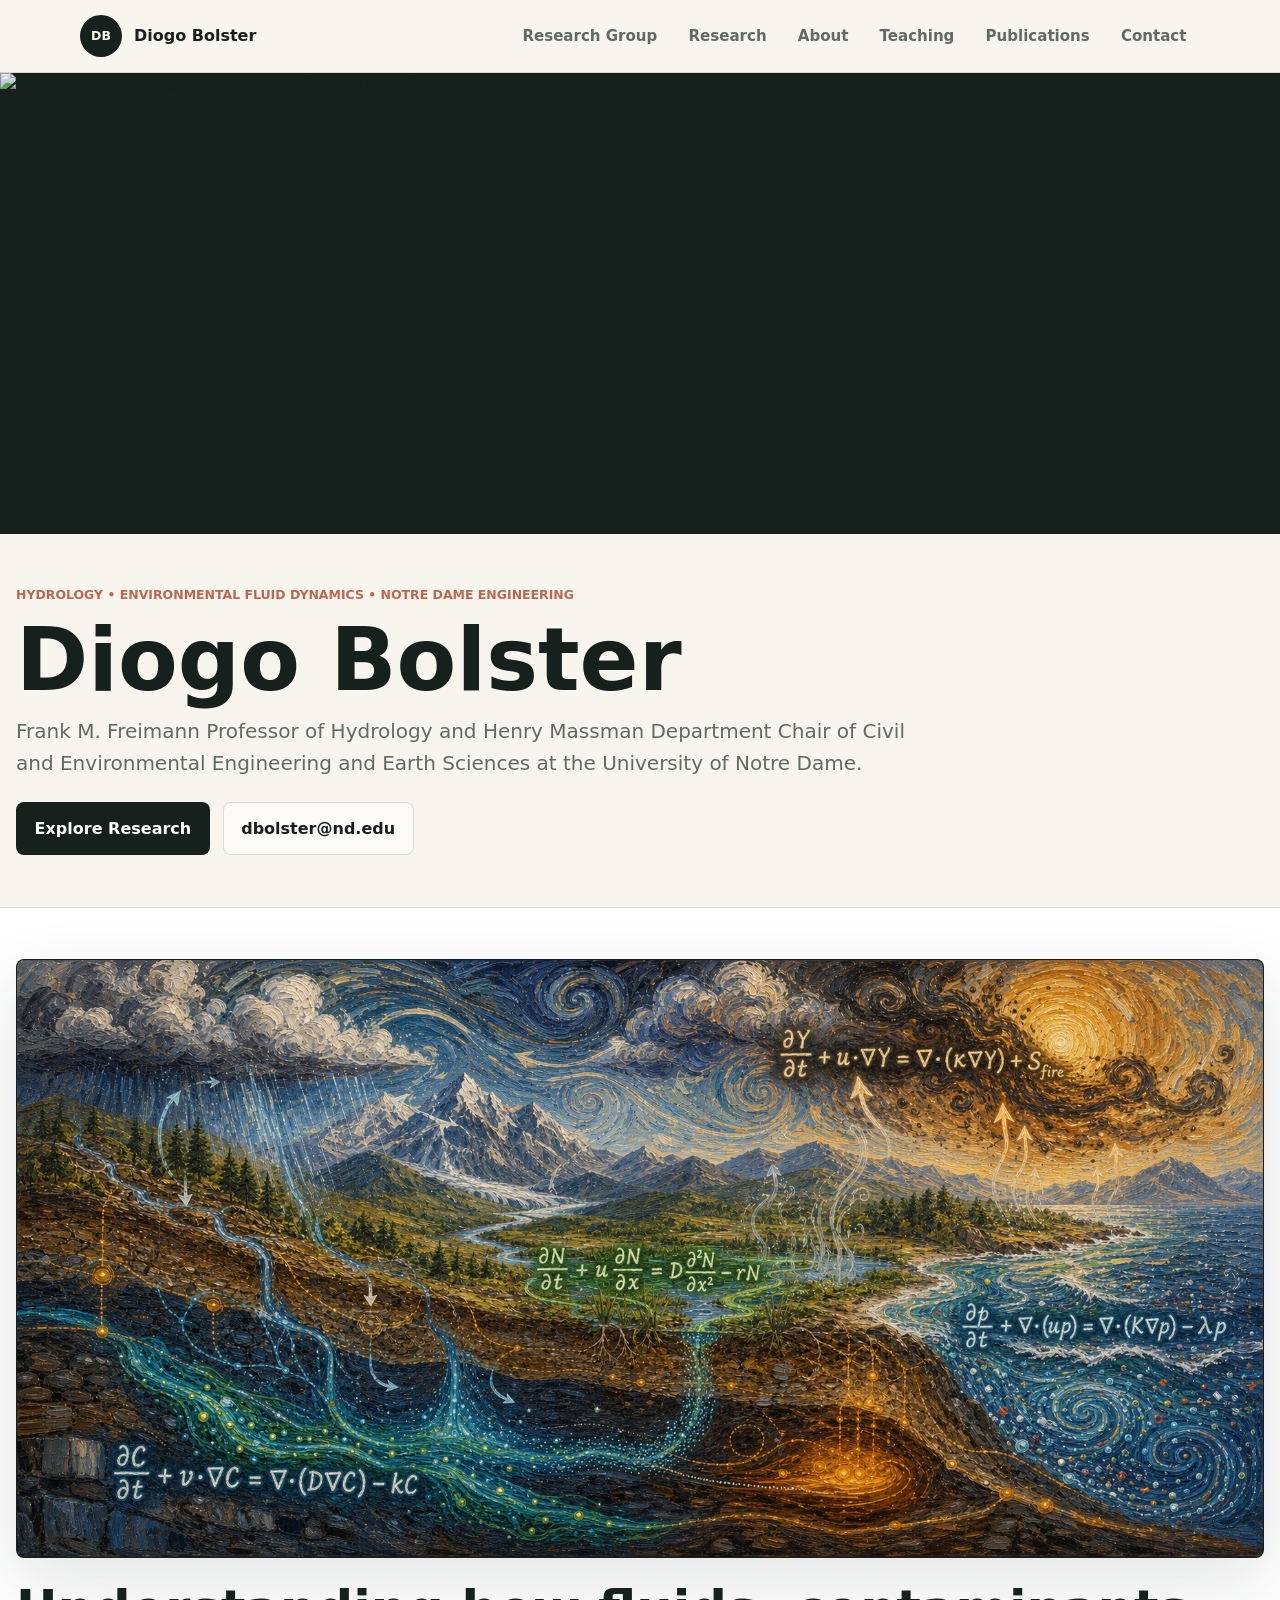
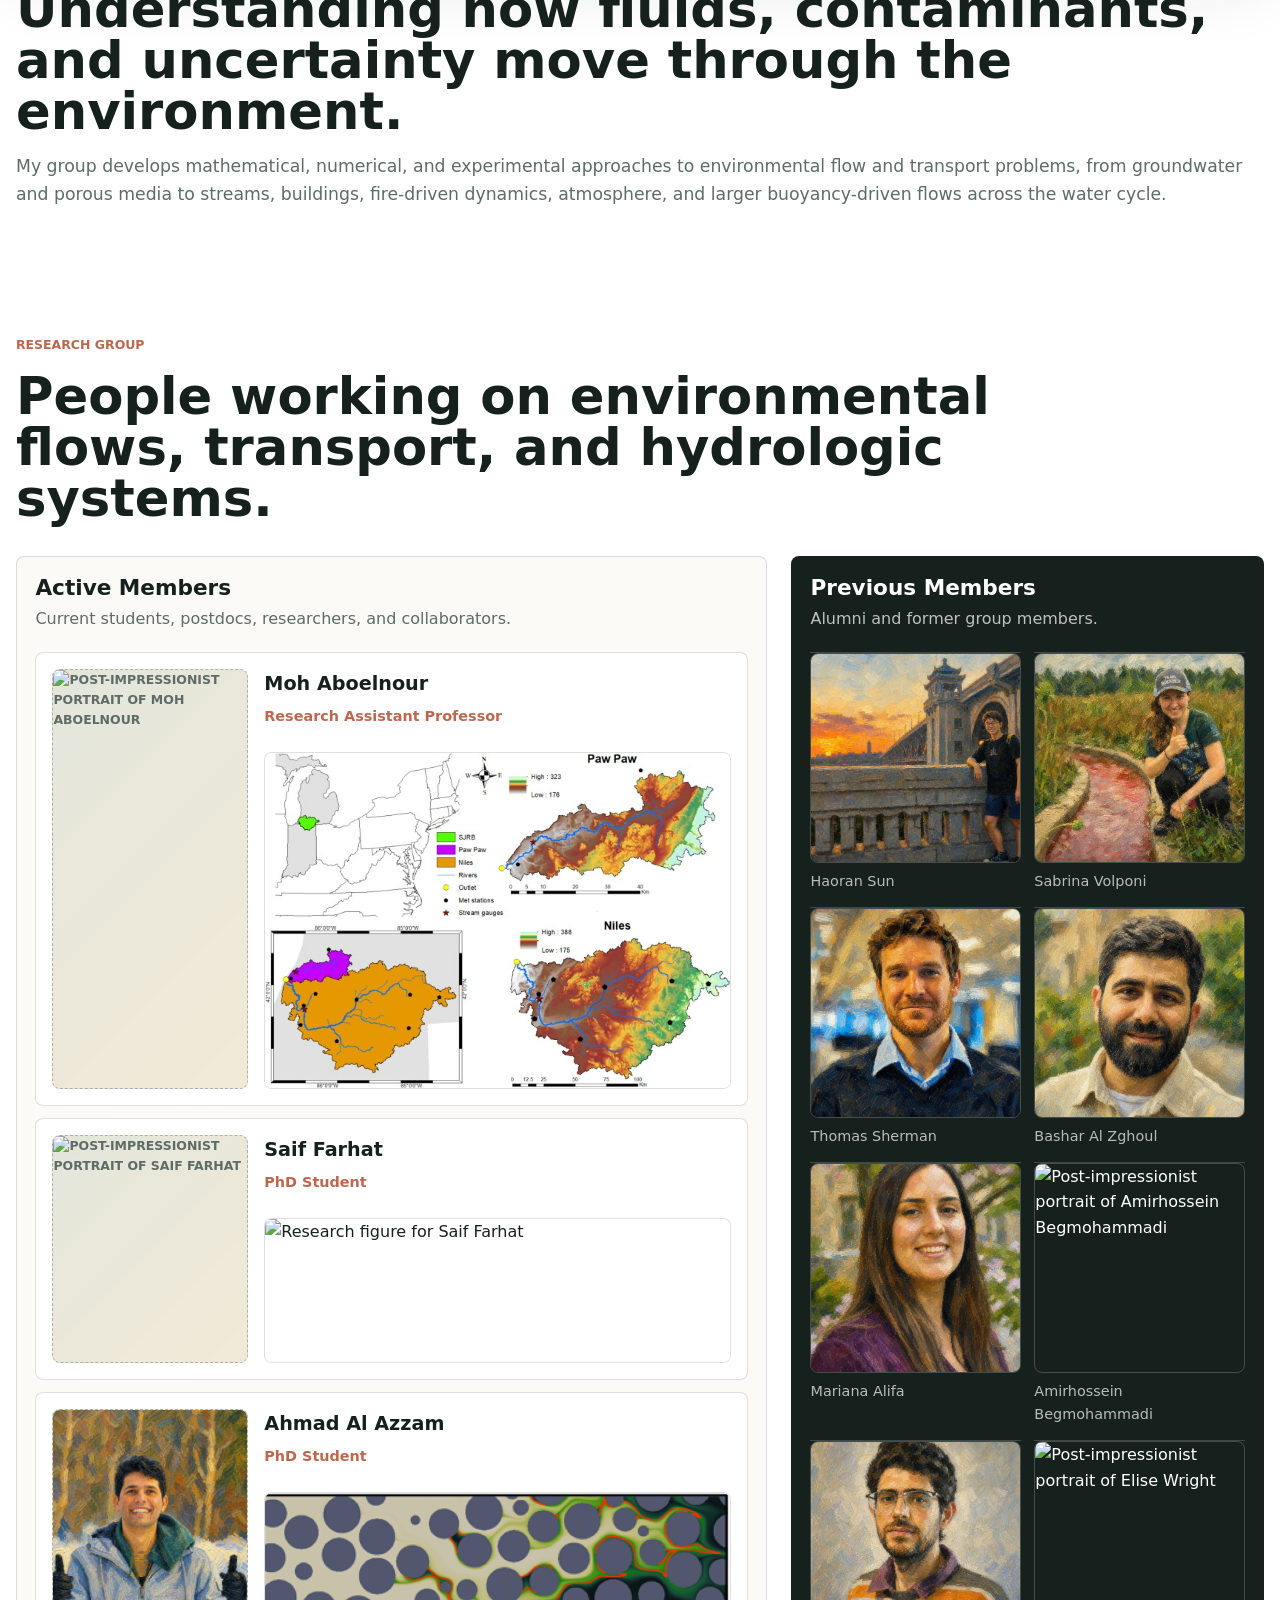
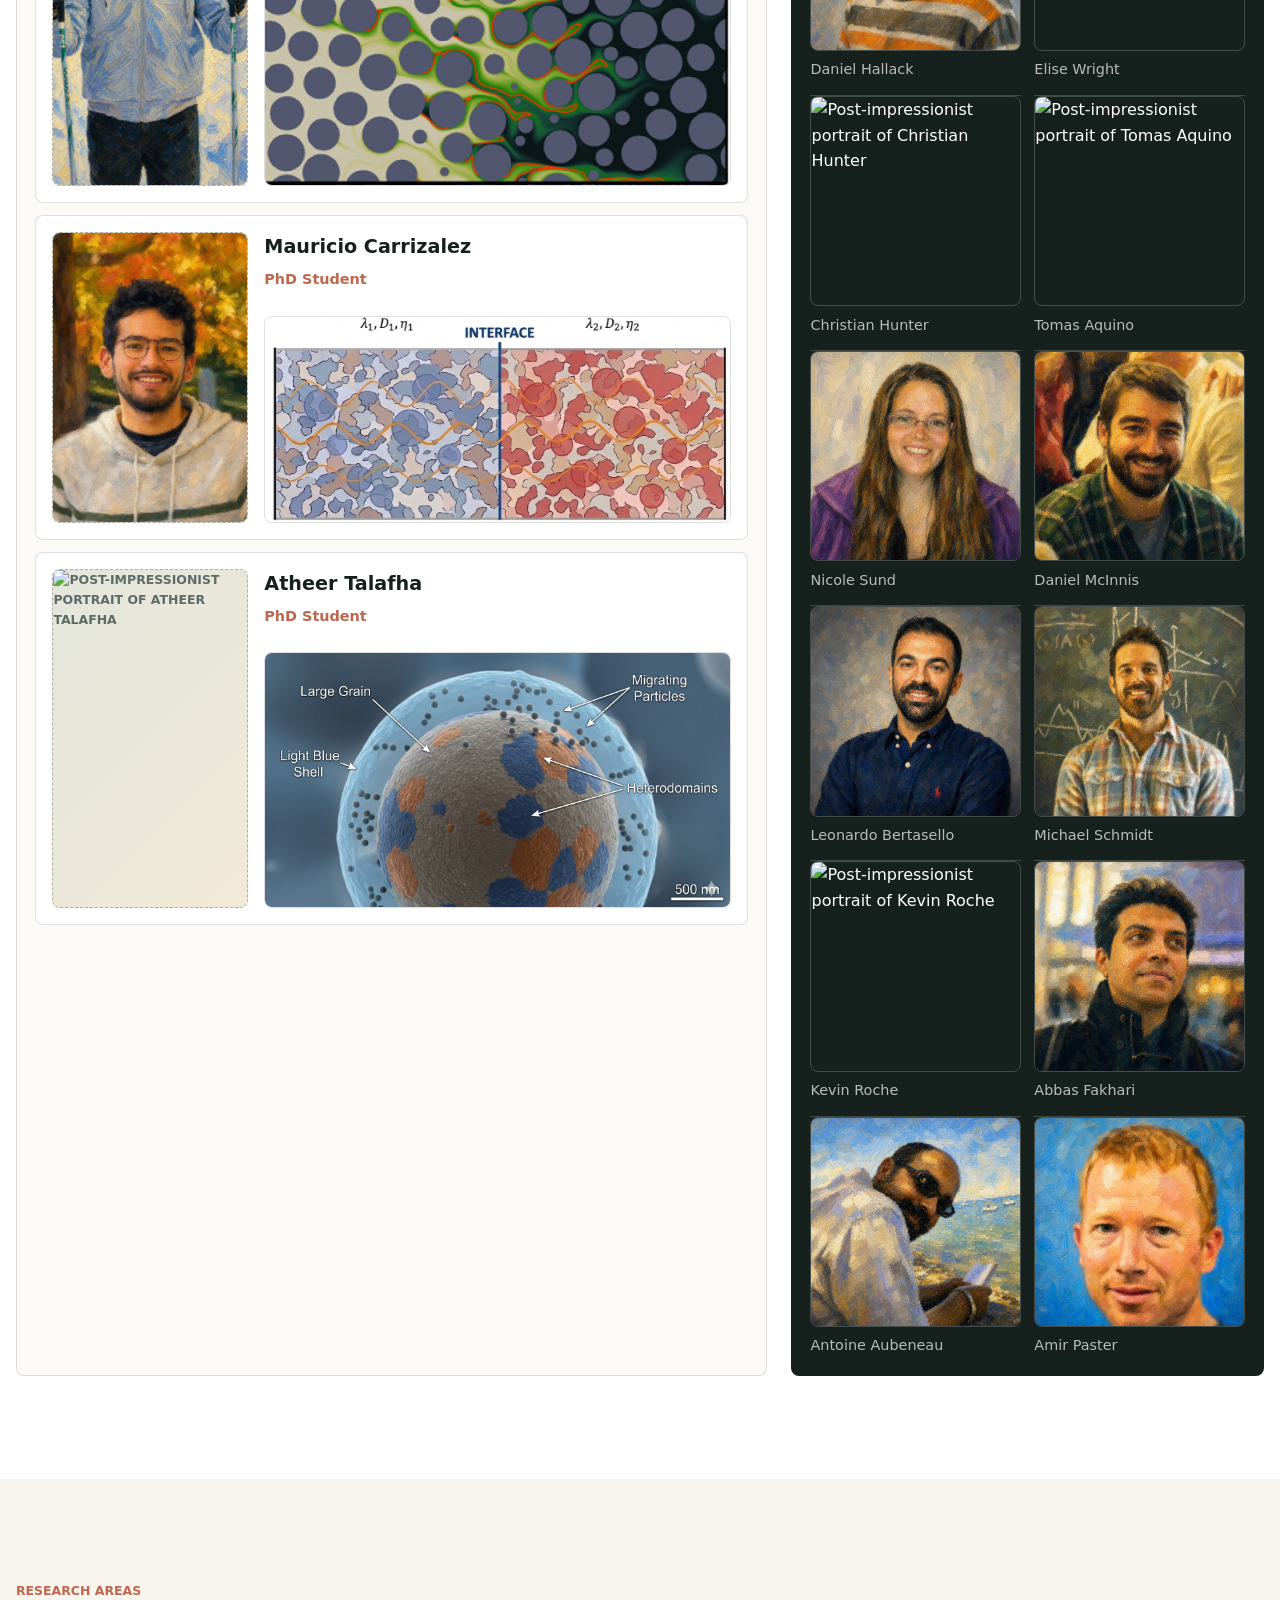
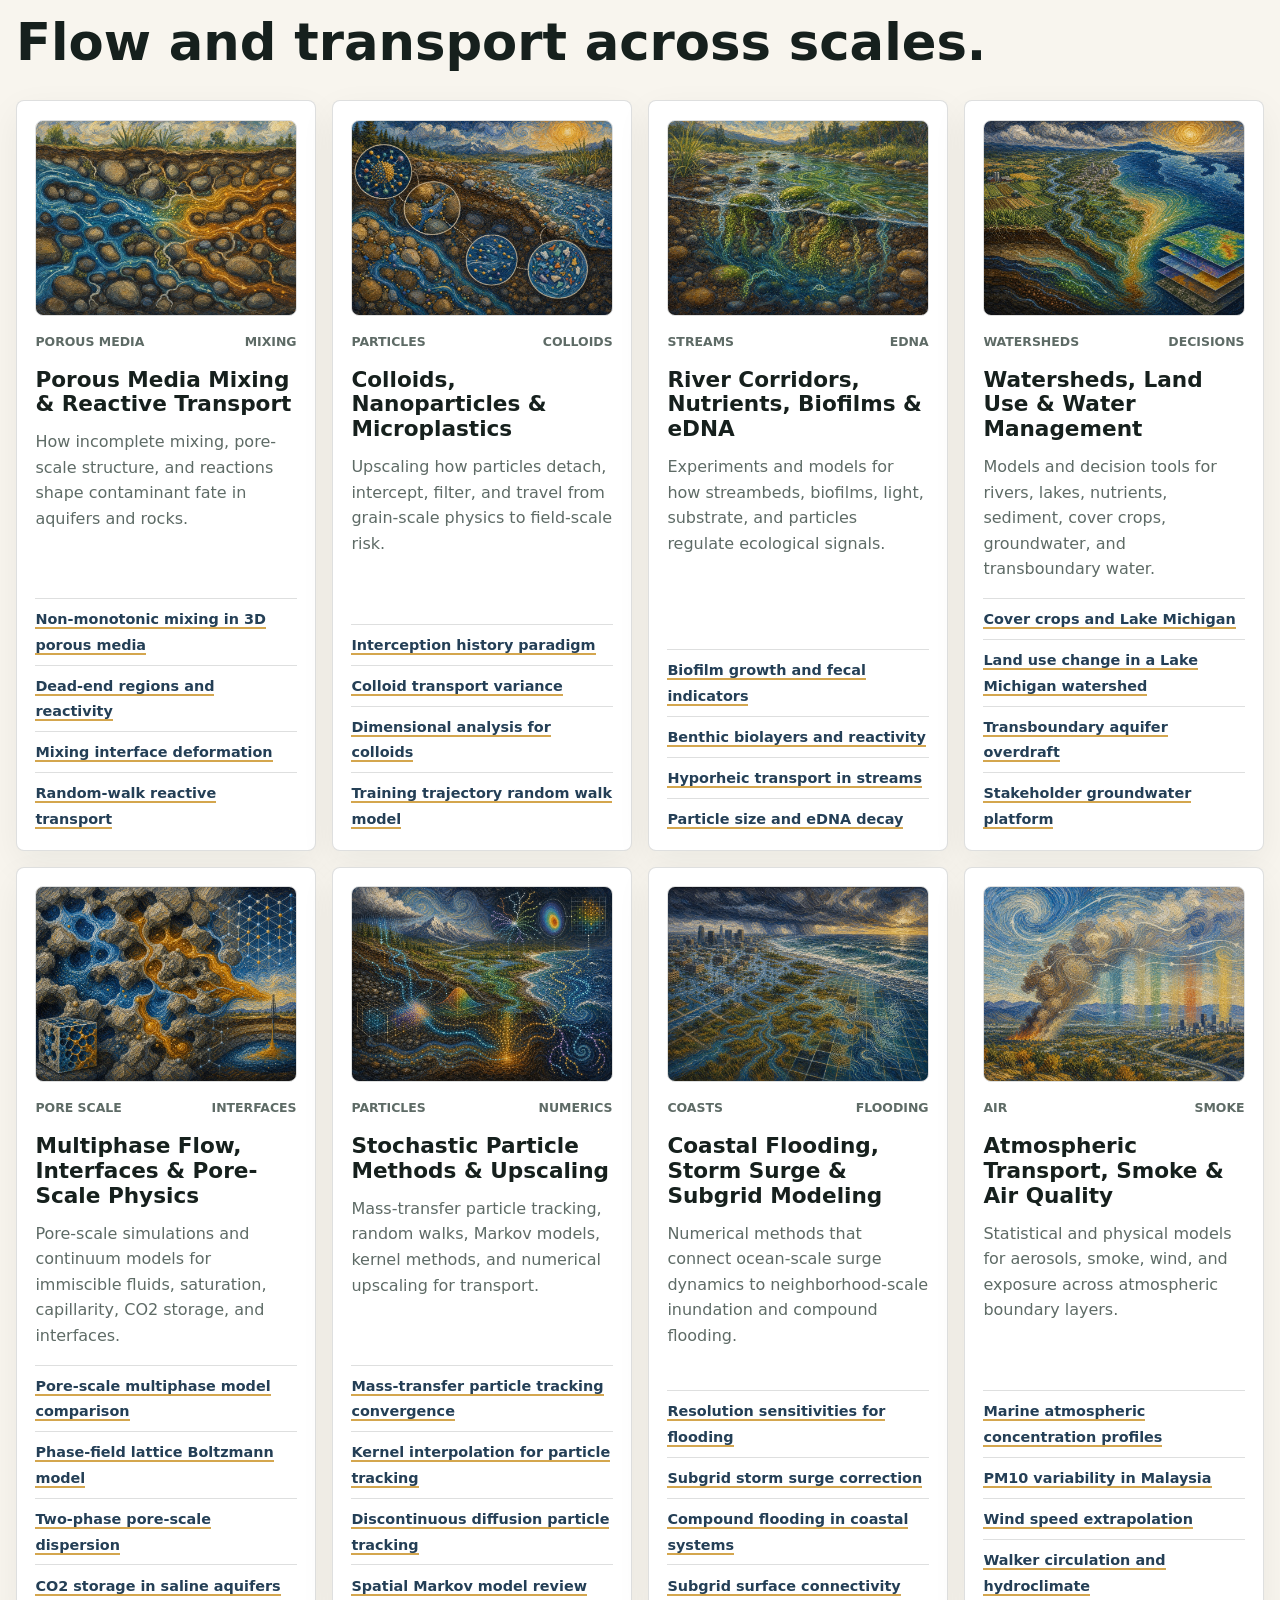
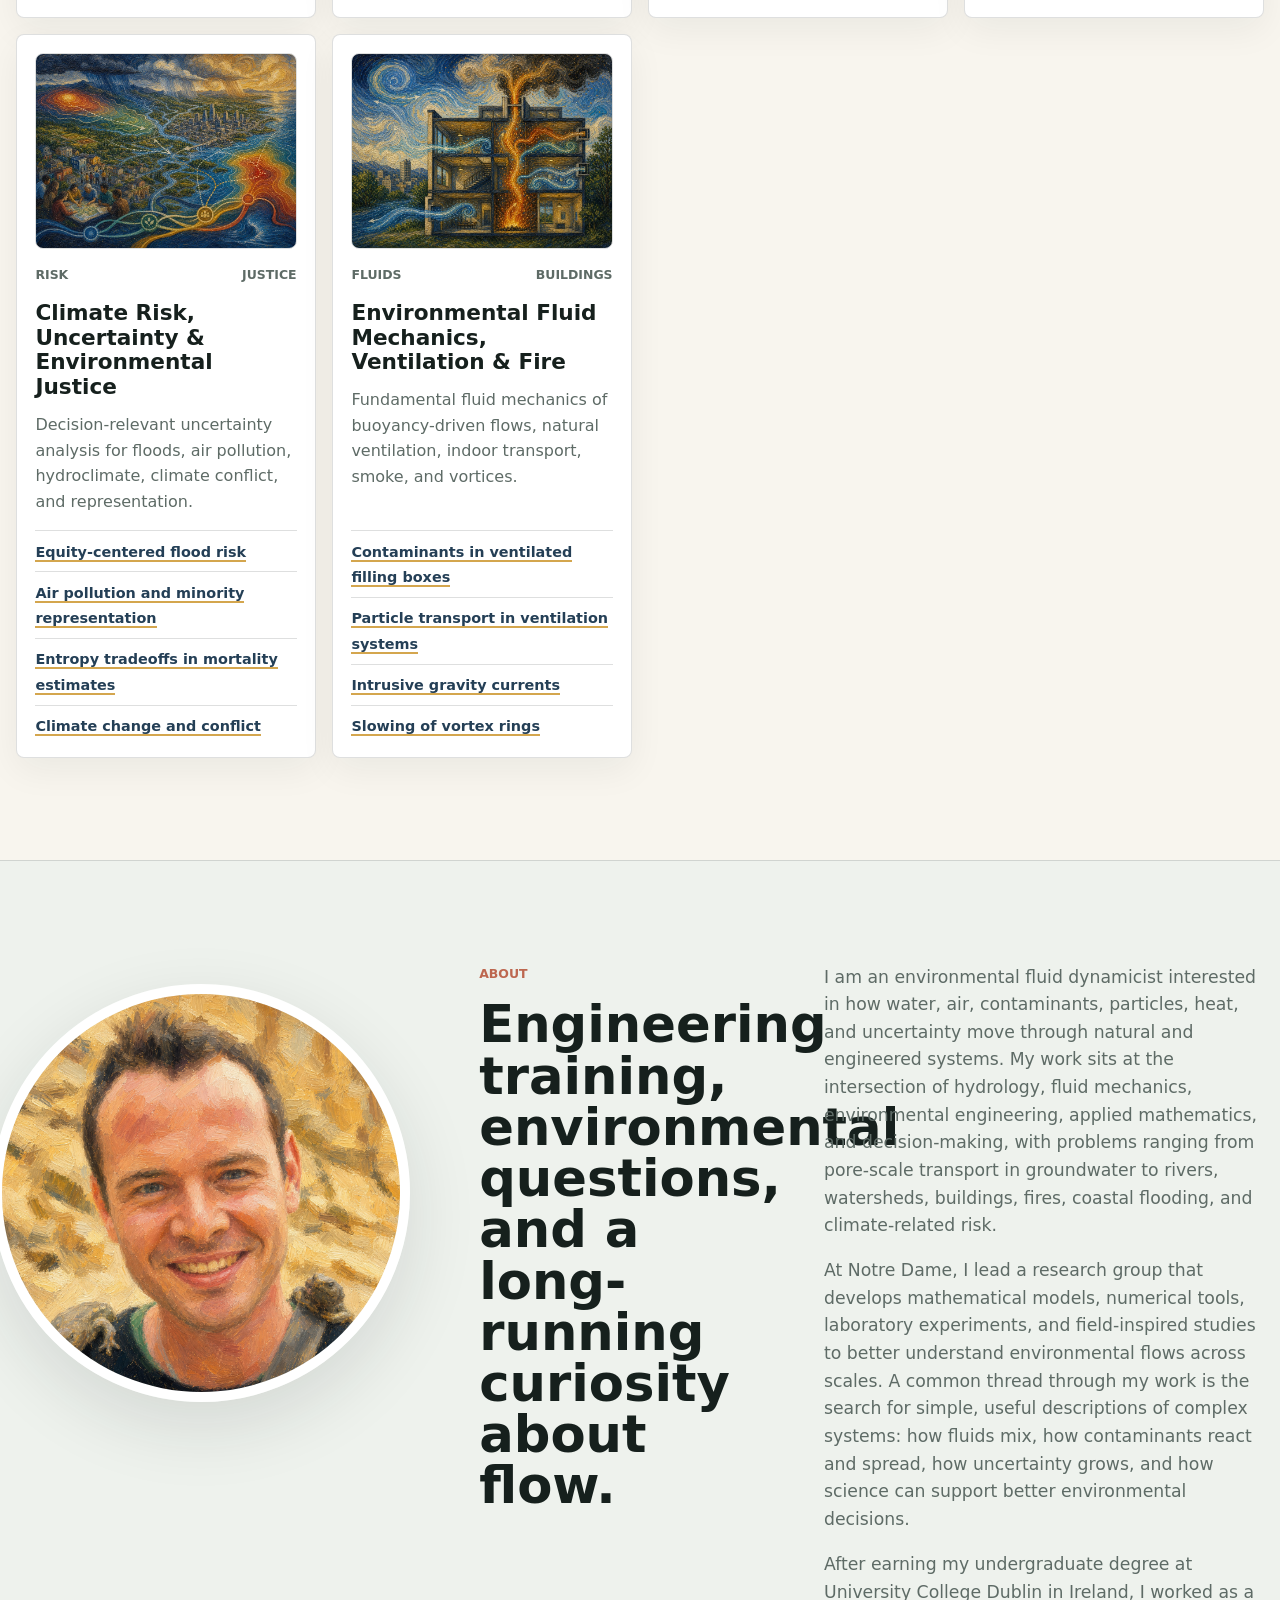
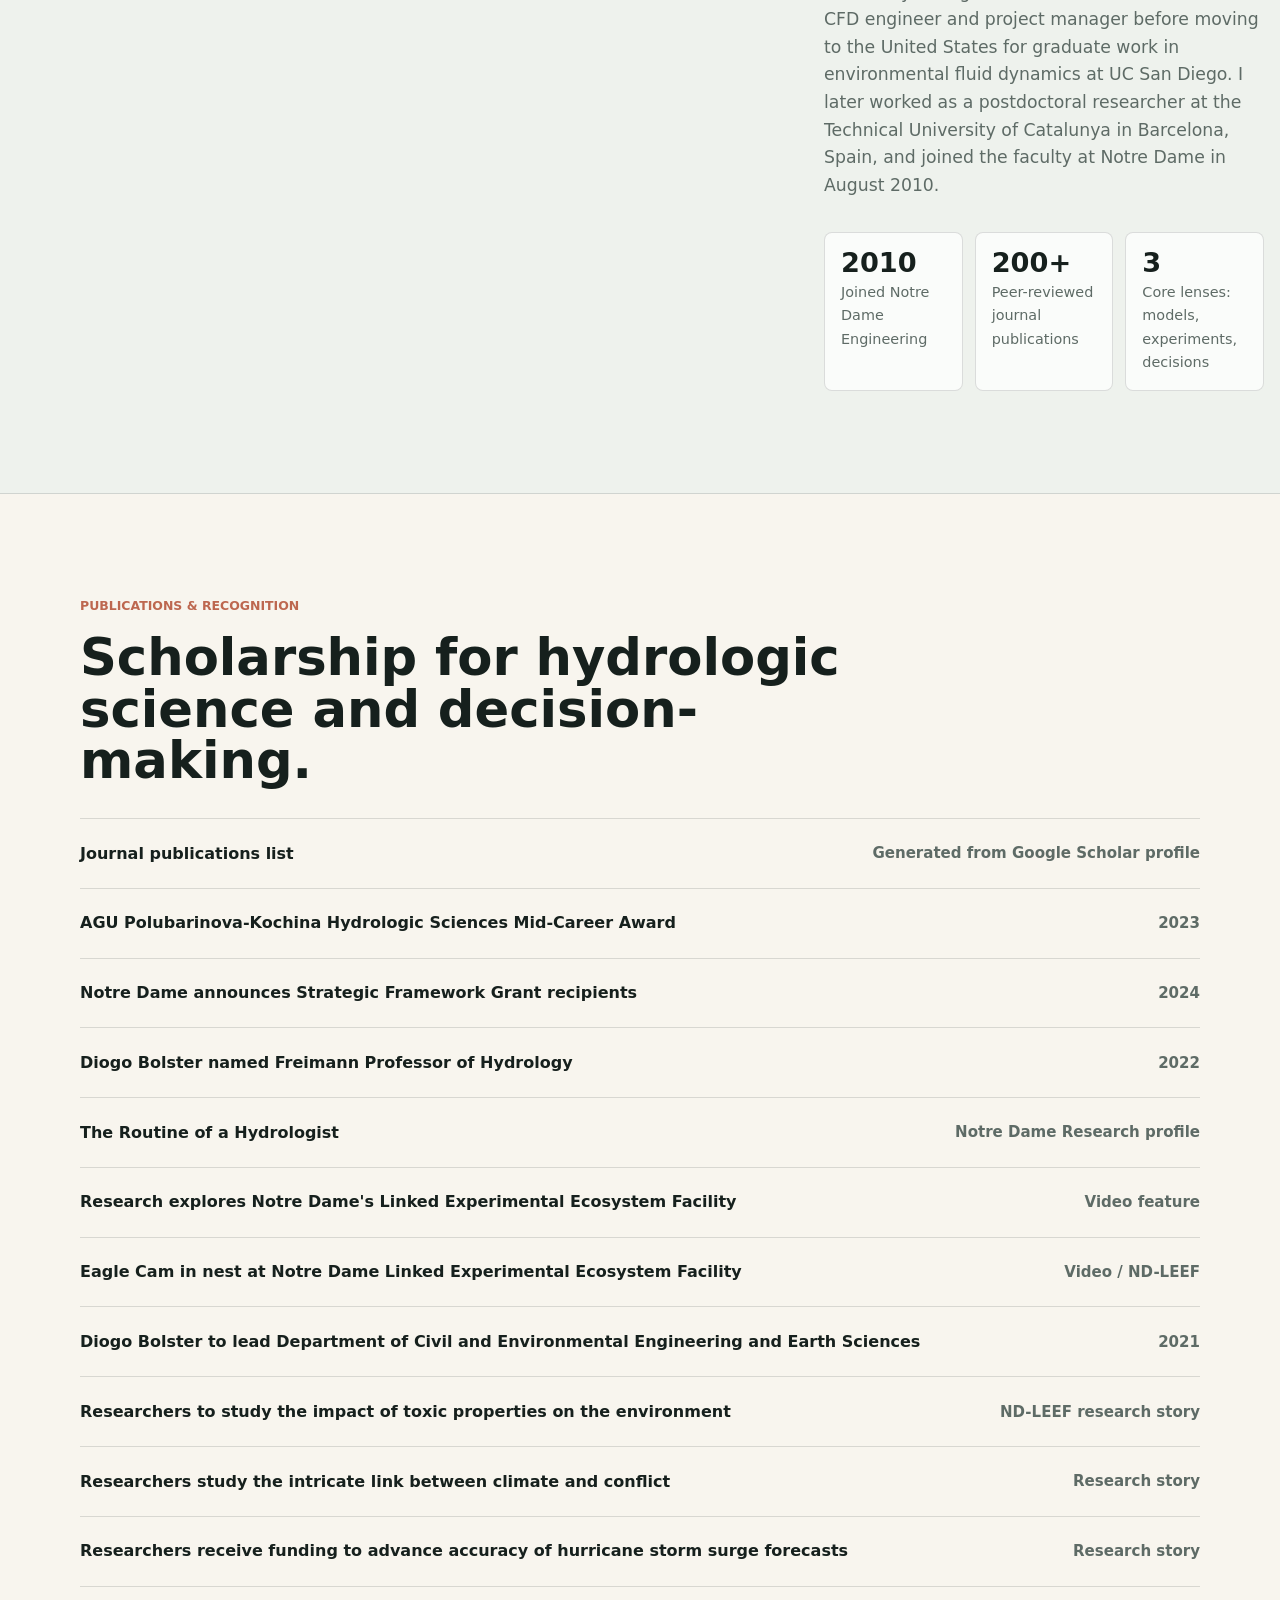
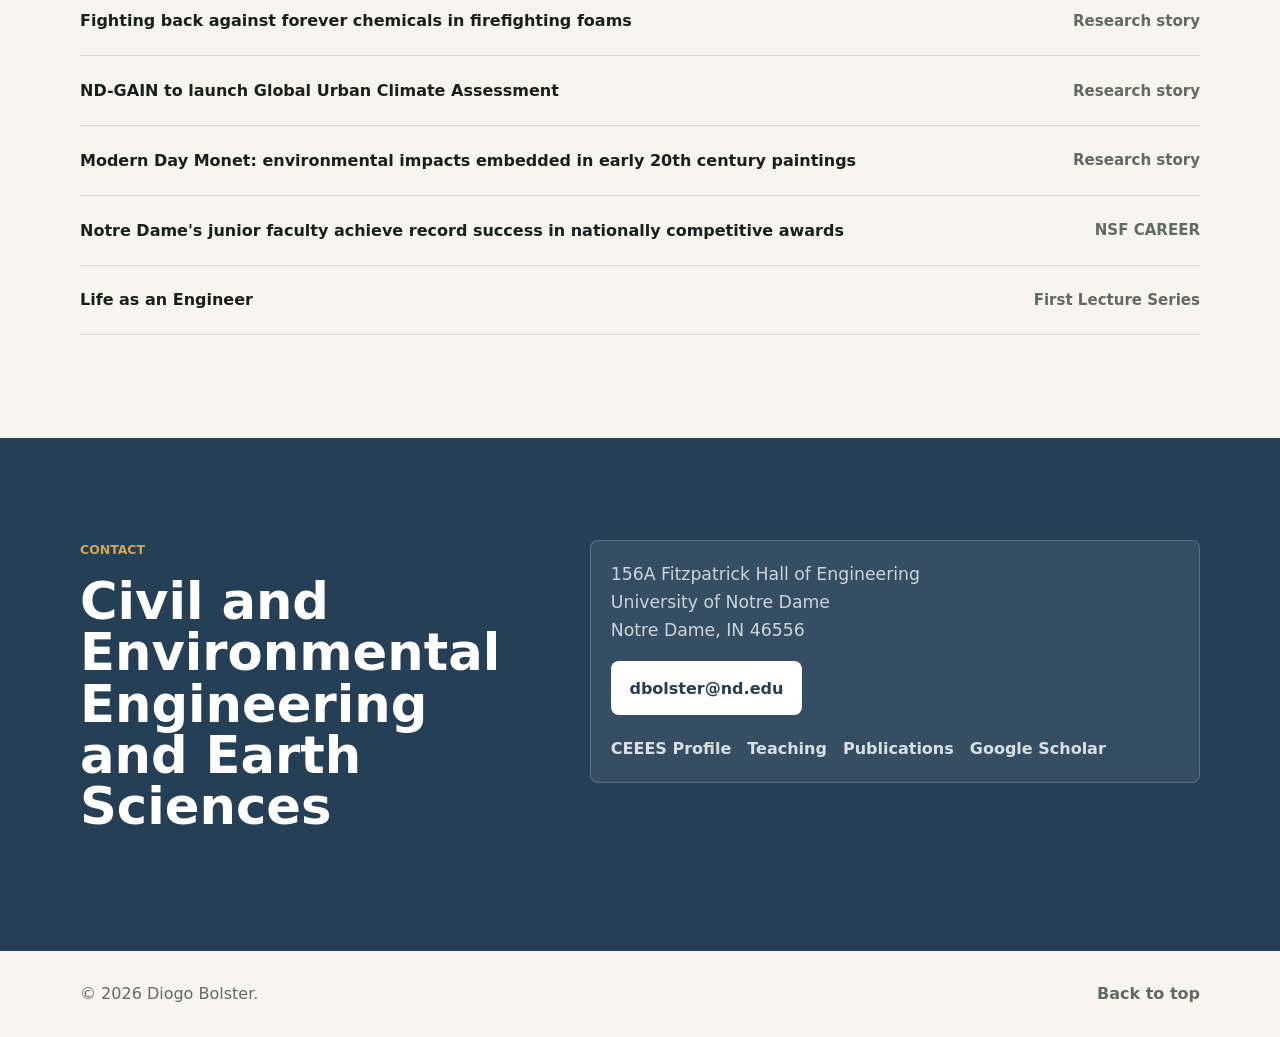
==== index.html @ 8ccd4186 "Add teaching page" ====
<!doctype html>
<html lang="en">
  <head>
    <meta charset="utf-8">
    <meta name="viewport" content="width=device-width, initial-scale=1">
    <meta
      name="description"
      content="Diogo Bolster, Frank M. Freimann Professor of Hydrology and Henry Massman Department Chair at the University of Notre Dame."
    >
    <title>Diogo Bolster | Hydrology, Environmental Fluid Dynamics, and CEEES</title>
    <link rel="stylesheet" href="styles.css">
  </head>
  <body>
    <a class="skip-link" href="#main">Skip to content</a>

    <header class="site-header">
      <nav class="nav" aria-label="Primary navigation">
        <a class="brand" href="#top" aria-label="Go to homepage">
          <span class="brand-mark">DB</span>
          <span>Diogo Bolster</span>
        </a>

        <button class="nav-toggle" type="button" aria-label="Open navigation" aria-expanded="false">
          <span></span>
          <span></span>
        </button>

        <div class="nav-links" data-nav-links>
          <a href="#group">Research Group</a>
          <a href="#research">Research</a>
          <a href="#about">About</a>
          <a href="teaching.html">Teaching</a>
          <a href="publications.html">Publications</a>
          <a href="#contact">Contact</a>
        </div>
      </nav>
    </header>

    <main id="main">
      <section class="hero" id="top" aria-labelledby="hero-title">
        <div class="hero-banner" aria-label="Research trip photograph">
          <img src="assets/peru-research-trip-post-impressionist.png" alt="Post-impressionist painting style selfie at Machu Picchu">
        </div>

        <div class="hero-content">
          <p class="eyebrow">Hydrology • Environmental Fluid Dynamics • Notre Dame Engineering</p>
          <h1 id="hero-title">Diogo Bolster</h1>
          <p class="hero-copy">
            Frank M. Freimann Professor of Hydrology and Henry Massman Department Chair
            of Civil and Environmental Engineering and Earth Sciences at the University
            of Notre Dame.
          </p>
          <div class="hero-actions" aria-label="Primary actions">
            <a class="button primary" href="#research">Explore Research</a>
            <a class="button secondary" href="mailto:dbolster@nd.edu">dbolster@nd.edu</a>
          </div>
        </div>
      </section>

      <section class="section intro-section" aria-label="Research summary">
        <div class="section-inner intro-feature">
          <div class="intro-art">
            <img src="assets/research-focus-contaminants-equations.png" alt="Post-impressionist illustration of contaminants and governing equations across groundwater, atmosphere, river, and coastal systems">
          </div>
          <div class="intro-copy">
            <h2>Understanding how fluids, contaminants, and uncertainty move through the environment.</h2>
            <p>
              My group develops mathematical, numerical, and experimental approaches to
              environmental flow and transport problems, from groundwater and porous media
              to streams, buildings, fire-driven dynamics, atmosphere, and larger
              buoyancy-driven flows across the water cycle.
            </p>
          </div>
        </div>
      </section>
      <section class="section group-section" id="group" aria-labelledby="group-title">
        <div class="section-inner group-members-inner">
          <div class="section-heading group-heading">
            <p class="section-kicker">Research Group</p>
            <h2 id="group-title">People working on environmental flows, transport, and hydrologic systems.</h2>
          </div>
        </div>

        <div class="section-inner group-members-inner">
          <div class="member-layout">
            <section class="member-panel" aria-labelledby="active-members-title">
              <div class="member-panel-header">
                <h3 id="active-members-title">Active Members</h3>
                <p>Current students, postdocs, researchers, and collaborators.</p>
              </div>

              <div class="member-grid">
                <article class="member-card">
                  <div class="member-photo">
                    <img src="assets/moh-aboelnour-post-impressionist.png" alt="Post-impressionist portrait of Moh Aboelnour">
                  </div>
                  <h4>Moh Aboelnour</h4>
                  <p>Research Assistant Professor</p>
                  <div class="member-research-figure">
                    <img src="assets/Moh_research.jpg" alt="Watershed research figure for Moh Aboelnour">
                  </div>
                </article>
                <article class="member-card">
                  <div class="member-photo">
                    <img src="assets/saif-farhat-post-impressionist.png" alt="Post-impressionist portrait of Saif Farhat">
                  </div>
                  <h4>Saif Farhat</h4>
                  <p>PhD Student</p>
                  <div class="member-research-figure">
                    <img src="assets/Saif_Research.png" alt="Research figure for Saif Farhat">
                  </div>
                </article>
                <article class="member-card">
                  <div class="member-photo">
                    <img src="assets/ahmad-al-azzam-post-impressionist.png" alt="Post-impressionist portrait of Ahmad Al Azzam">
                  </div>
                  <h4>Ahmad Al Azzam</h4>
                  <p>PhD Student</p>
                  <div class="member-research-figure">
                    <img src="assets/Ahmad_research.png" alt="Research figure for Ahmad Al Azzam">
                  </div>
                </article>
                <article class="member-card">
                  <div class="member-photo">
                    <img src="assets/mauricio-carrizalez-post-impressionist.png" alt="Post-impressionist portrait of Mauricio Carrizalez">
                  </div>
                  <h4>Mauricio Carrizalez</h4>
                  <p>PhD Student</p>
                  <div class="member-research-figure">
                    <img src="assets/MAuricio_research.png" alt="Research figure for Mauricio Carrizalez">
                  </div>
                </article>
                <article class="member-card">
                  <div class="member-photo">
                    <img src="assets/atheer-talafha-post-impressionist.png" alt="Post-impressionist portrait of Atheer Talafha">
                  </div>
                  <h4>Atheer Talafha</h4>
                  <p>PhD Student</p>
                  <div class="member-research-figure">
                    <img src="assets/Atheer_research.png" alt="Research figure for Atheer Talafha">
                  </div>
                </article>
              </div>
            </section>

            <section class="member-panel alumni-panel" aria-labelledby="previous-members-title">
              <div class="member-panel-header">
                <h3 id="previous-members-title">Previous Members</h3>
                <p>Alumni and former group members.</p>
              </div>

              <ul class="alumni-list">
                <li>
                  <img src="assets/haoran-sun-post-impressionist.png" alt="Post-impressionist portrait of Haoran Sun">
                  <span>Haoran Sun</span>
                </li>
                <li>
                  <img src="assets/sabrina-volponi-post-impressionist.png" alt="Post-impressionist portrait of Sabrina Volponi">
                  <span>Sabrina Volponi</span>
                </li>
                <li>
                  <img src="assets/thomas-sherman-post-impressionist.png" alt="Post-impressionist portrait of Thomas Sherman">
                  <span>Thomas Sherman</span>
                </li>
                <li>
                  <img src="assets/bashar-al-zghoul-post-impressionist.png" alt="Post-impressionist portrait of Bashar Al Zghoul">
                  <span>Bashar Al Zghoul</span>
                </li>
                <li>
                  <img src="assets/mariana-alifa-post-impressionist.png" alt="Post-impressionist portrait of Mariana Alifa">
                  <span>Mariana Alifa</span>
                </li>
                <li>
                  <img src="assets/amirhossein-begmohammadi-post-impressionist.png" alt="Post-impressionist portrait of Amirhossein Begmohammadi">
                  <span>Amirhossein Begmohammadi</span>
                </li>
                <li>
                  <img src="assets/daniel-hallack-post-impressionist.png" alt="Post-impressionist portrait of Daniel Hallack">
                  <span>Daniel Hallack</span>
                </li>
                <li>
                  <img src="assets/elise-wright-post-impressionist.png" alt="Post-impressionist portrait of Elise Wright">
                  <span>Elise Wright</span>
                </li>
                <li>
                  <img src="assets/christian-hunter-post-impressionist.png" alt="Post-impressionist portrait of Christian Hunter">
                  <span>Christian Hunter</span>
                </li>
                <li>
                  <img src="assets/tomas-aquino-post-impressionist.png" alt="Post-impressionist portrait of Tomas Aquino">
                  <span>Tomas Aquino</span>
                </li>
                <li>
                  <img src="assets/nicole-sund-post-impressionist.png" alt="Post-impressionist portrait of Nicole Sund">
                  <span>Nicole Sund</span>
                </li>
                <li>
                  <img src="assets/daniel-mcinnis-post-impressionist.png" alt="Post-impressionist portrait of Daniel McInnis">
                  <span>Daniel McInnis</span>
                </li>
                <li>
                  <img src="assets/leonardo-bertasello-post-impressionist.png" alt="Post-impressionist portrait of Leonardo Bertasello">
                  <span>Leonardo Bertasello</span>
                </li>
                <li>
                  <img src="assets/michael-schmidt-post-impressionist.png" alt="Post-impressionist portrait of Michael Schmidt">
                  <span>Michael Schmidt</span>
                </li>
                <li>
                  <img src="assets/kevin-roche-post-impressionist.png" alt="Post-impressionist portrait of Kevin Roche">
                  <span>Kevin Roche</span>
                </li>
                <li>
                  <img src="assets/abbas-fakhari-post-impressionist.png" alt="Post-impressionist portrait of Abbas Fakhari">
                  <span>Abbas Fakhari</span>
                </li>
                <li>
                  <img src="assets/antoine-aubeneau-post-impressionist.png" alt="Post-impressionist portrait of Antoine Aubeneau">
                  <span>Antoine Aubeneau</span>
                </li>
                <li>
                  <img src="assets/amir-paster-post-impressionist.png" alt="Post-impressionist portrait of Amir Paster">
                  <span>Amir Paster</span>
                </li>
              </ul>
            </section>
          </div>
        </div>
      </section>


      <section class="section" id="research" aria-labelledby="research-title">
        <div class="section-inner research-areas-inner">
          <div class="section-heading research-heading">
            <p class="section-kicker">Research Areas</p>
            <h2 id="research-title">Flow and transport across scales.</h2>
          </div>

          <div class="project-grid theme-grid">
            <article class="project-card theme-card">
              <img src="assets/theme-porous-media.jpg" alt="Painterly illustration of reactive transport through porous media">
              <div class="project-meta">
                <span>Porous Media</span>
                <span>Mixing</span>
              </div>
              <h3>Porous Media Mixing & Reactive Transport</h3>
              <p>How incomplete mixing, pore-scale structure, and reactions shape contaminant fate in aquifers and rocks.</p>
              <ul class="theme-paper-list">
                <li><a href="https://doi.org/10.1029/2025GL119980">Non-monotonic mixing in 3D porous media</a></li>
                <li><a href="https://doi.org/10.1029/2025WR041699">Dead-end regions and reactivity</a></li>
                <li><a href="https://doi.org/10.1103/PhysRevFluids.10.024501">Mixing interface deformation</a></li>
                <li><a href="https://doi.org/10.1029/2020WR028679">Random-walk reactive transport</a></li>
              </ul>
            </article>

            <article class="project-card theme-card">
              <img src="assets/theme-colloids-microplastics.jpg" alt="Painterly illustration of colloids, nanoparticles, and microplastics in environmental flow paths">
              <div class="project-meta">
                <span>Particles</span>
                <span>Colloids</span>
              </div>
              <h3>Colloids, Nanoparticles & Microplastics</h3>
              <p>Upscaling how particles detach, intercept, filter, and travel from grain-scale physics to field-scale risk.</p>
              <ul class="theme-paper-list">
                <li><a href="https://doi.org/10.1021/acs.est.5c03239">Interception history paradigm</a></li>
                <li><a href="https://doi.org/10.1021/acs.est.4c06509">Colloid transport variance</a></li>
                <li><a href="https://doi.org/10.1021/acs.langmuir.5c01956">Dimensional analysis for colloids</a></li>
                <li><a href="https://doi.org/10.1016/j.advwatres.2024.104878">Training trajectory random walk model</a></li>
              </ul>
            </article>

            <article class="project-card theme-card">
              <img src="assets/theme-streams-edna-nutrients.jpg" alt="Painterly illustration of stream nutrients, biofilms, and environmental DNA transport">
              <div class="project-meta">
                <span>Streams</span>
                <span>eDNA</span>
              </div>
              <h3>River Corridors, Nutrients, Biofilms & eDNA</h3>
              <p>Experiments and models for how streambeds, biofilms, light, substrate, and particles regulate ecological signals.</p>
              <ul class="theme-paper-list">
                <li><a href="https://doi.org/10.1021/acsestwater.5c01078">Biofilm growth and fecal indicators</a></li>
                <li><a href="https://doi.org/10.1029/2024WR039373">Benthic biolayers and reactivity</a></li>
                <li><a href="https://doi.org/10.1029/2024JG008225">Hyporheic transport in streams</a></li>
                <li><a href="https://scholar.google.com/scholar?q=Particle+size+influences+decay+rates+of+environmental+DNA+in+aquatic+systems">Particle size and eDNA decay</a></li>
              </ul>
            </article>

            <article class="project-card theme-card">
              <img src="assets/theme-watershed-management.jpg" alt="Painterly illustration of watershed management, sediment, nutrients, and land use">
              <div class="project-meta">
                <span>Watersheds</span>
                <span>Decisions</span>
              </div>
              <h3>Watersheds, Land Use & Water Management</h3>
              <p>Models and decision tools for rivers, lakes, nutrients, sediment, cover crops, groundwater, and transboundary water.</p>
              <ul class="theme-paper-list">
                <li><a href="https://doi.org/10.1016/j.jglr.2025.102528">Cover crops and Lake Michigan</a></li>
                <li><a href="https://doi.org/10.1007/s40808-024-02176-x">Land use change in a Lake Michigan watershed</a></li>
                <li><a href="https://doi.org/10.1029/2022WR032136">Transboundary aquifer overdraft</a></li>
                <li><a href="https://scholar.google.com/scholar?q=anem+A+simple+web-based+platform+to+build+stakeholder+understanding+of+groundwater+behavior">Stakeholder groundwater platform</a></li>
              </ul>
            </article>

            <article class="project-card theme-card">
              <img src="assets/theme-multiphase-pore-scale.jpg" alt="Painterly illustration of multiphase flow and interfaces in porous rock">
              <div class="project-meta">
                <span>Pore Scale</span>
                <span>Interfaces</span>
              </div>
              <h3>Multiphase Flow, Interfaces & Pore-Scale Physics</h3>
              <p>Pore-scale simulations and continuum models for immiscible fluids, saturation, capillarity, CO2 storage, and interfaces.</p>
              <ul class="theme-paper-list">
                <li><a href="https://doi.org/10.1073/pnas.1901619116">Pore-scale multiphase model comparison</a></li>
                <li><a href="https://doi.org/10.1016/j.advwatres.2018.01.018">Phase-field lattice Boltzmann model</a></li>
                <li><a href="https://scholar.google.com/scholar?q=Anomalous+dispersion+in+pore-scale+simulations+of+two-phase+flow+Triadis+Jiang+Bolster">Two-phase pore-scale dispersion</a></li>
                <li><a href="https://doi.org/10.1007/s11242-010-9582-z">CO2 storage in saline aquifers</a></li>
              </ul>
            </article>

            <article class="project-card theme-card">
              <img src="assets/theme-stochastic-particle-methods.jpg" alt="Painterly illustration of stochastic particles, random walks, and numerical kernels">
              <div class="project-meta">
                <span>Particles</span>
                <span>Numerics</span>
              </div>
              <h3>Stochastic Particle Methods & Upscaling</h3>
              <p>Mass-transfer particle tracking, random walks, Markov models, kernel methods, and numerical upscaling for transport.</p>
              <ul class="theme-paper-list">
                <li><a href="https://doi.org/10.1016/j.amc.2025.129358">Mass-transfer particle tracking convergence</a></li>
                <li><a href="https://doi.org/10.1016/j.advwatres.2021.103889">Kernel interpolation for particle tracking</a></li>
                <li><a href="https://doi.org/10.1016/j.advwatres.2020.103662">Discontinuous diffusion particle tracking</a></li>
                <li><a href="https://doi.org/10.1016/j.jconhyd.2020.103734">Spatial Markov model review</a></li>
              </ul>
            </article>

            <article class="project-card theme-card">
              <img src="assets/theme-coastal-flooding.jpg" alt="Painterly illustration of storm surge and coastal flooding">
              <div class="project-meta">
                <span>Coasts</span>
                <span>Flooding</span>
              </div>
              <h3>Coastal Flooding, Storm Surge & Subgrid Modeling</h3>
              <p>Numerical methods that connect ocean-scale surge dynamics to neighborhood-scale inundation and compound flooding.</p>
              <ul class="theme-paper-list">
                <li><a href="https://doi.org/10.1016/j.coastaleng.2025.104787">Resolution sensitivities for flooding</a></li>
                <li><a href="https://doi.org/10.1016/j.envsoft.2025.106435">Subgrid storm surge correction</a></li>
                <li><a href="https://doi.org/10.1080/21664250.2024.2373482">Compound flooding in coastal systems</a></li>
                <li><a href="https://doi.org/10.1016/j.advwatres.2021.103939">Subgrid surface connectivity</a></li>
              </ul>
            </article>

            <article class="project-card theme-card">
              <img src="assets/theme-atmospheric-transport.jpg" alt="Painterly illustration of atmospheric turbulence, smoke, and aerosols">
              <div class="project-meta">
                <span>Air</span>
                <span>Smoke</span>
              </div>
              <h3>Atmospheric Transport, Smoke & Air Quality</h3>
              <p>Statistical and physical models for aerosols, smoke, wind, and exposure across atmospheric boundary layers.</p>
              <ul class="theme-paper-list">
                <li><a href="https://doi.org/10.1029/2020JD033528">Marine atmospheric concentration profiles</a></li>
                <li><a href="https://doi.org/10.1016/j.atmosres.2020.105107">PM10 variability in Malaysia</a></li>
                <li><a href="https://doi.org/10.1016/j.apenergy.2021.117378">Wind speed extrapolation</a></li>
                <li><a href="https://doi.org/10.1029/2025JD043840">Walker circulation and hydroclimate</a></li>
              </ul>
            </article>

            <article class="project-card theme-card">
              <img src="assets/theme-climate-risk-justice.jpg" alt="Painterly illustration of climate risk, uncertainty, and environmental justice">
              <div class="project-meta">
                <span>Risk</span>
                <span>Justice</span>
              </div>
              <h3>Climate Risk, Uncertainty & Environmental Justice</h3>
              <p>Decision-relevant uncertainty analysis for floods, air pollution, hydroclimate, climate conflict, and representation.</p>
              <ul class="theme-paper-list">
                <li><a href="https://doi.org/10.1007/s11069-026-08064-2">Equity-centered flood risk</a></li>
                <li><a href="https://doi.org/10.1029/2023GH000854">Air pollution and minority representation</a></li>
                <li><a href="https://scholar.google.com/scholar?q=Information+entropy+tradeoffs+for+efficient+uncertainty+reduction+in+estimates+of+air+pollution+mortality">Entropy tradeoffs in mortality estimates</a></li>
                <li><a href="https://doi.org/10.1073/pnas.1914829117">Climate change and conflict</a></li>
              </ul>
            </article>

            <article class="project-card theme-card">
              <img src="assets/theme-environmental-fluid-mechanics.jpg" alt="Painterly illustration of buoyancy-driven flow through buildings and vents">
              <div class="project-meta">
                <span>Fluids</span>
                <span>Buildings</span>
              </div>
              <h3>Environmental Fluid Mechanics, Ventilation & Fire</h3>
              <p>Fundamental fluid mechanics of buoyancy-driven flows, natural ventilation, indoor transport, smoke, and vortices.</p>
              <ul class="theme-paper-list">
                <li><a href="https://doi.org/10.1017/S0022112007005442">Contaminants in ventilated filling boxes</a></li>
                <li><a href="https://doi.org/10.1111/j.1600-0668.2008.00571.x">Particle transport in ventilation systems</a></li>
                <li><a href="https://doi.org/10.1017/S0022112009993752">Intrusive gravity currents</a></li>
                <li><a href="https://doi.org/10.1103/PhysRevE.82.036309">Slowing of vortex rings</a></li>
              </ul>
            </article>
          </div>
        </div>
      </section>

      <section class="section split-section" id="about" aria-labelledby="about-title">
        <div class="section-inner about-grid">
          <div class="about-photo">
            <img src="assets/diogo-bolster-salamanders-post-impressionist.png" alt="Post-impressionist portrait of Diogo Bolster with salamanders">
          </div>
          <div class="about-heading">
            <p class="section-kicker">About</p>
            <h2 id="about-title">Engineering training, environmental questions, and a long-running curiosity about flow.</h2>
          </div>
          <div class="about-copy">
            <p>
              I am an environmental fluid dynamicist interested in how water, air,
              contaminants, particles, heat, and uncertainty move through natural and
              engineered systems. My work sits at the intersection of hydrology, fluid
              mechanics, environmental engineering, applied mathematics, and
              decision-making, with problems ranging from pore-scale transport in
              groundwater to rivers, watersheds, buildings, fires, coastal flooding,
              and climate-related risk.
            </p>
            <p>
              At Notre Dame, I lead a research group that develops mathematical models,
              numerical tools, laboratory experiments, and field-inspired studies to
              better understand environmental flows across scales. A common thread
              through my work is the search for simple, useful descriptions of complex
              systems: how fluids mix, how contaminants react and spread, how uncertainty
              grows, and how science can support better environmental decisions.
            </p>
            <p>
              After earning my undergraduate degree at University College Dublin in
              Ireland, I worked as a CFD engineer and project manager before moving to
              the United States for graduate work in environmental fluid dynamics at UC
              San Diego. I later worked as a postdoctoral researcher at the Technical
              University of Catalunya in Barcelona, Spain, and joined the faculty at
              Notre Dame in August 2010.
            </p>

            <dl class="stats">
              <div>
                <dt>2010</dt>
                <dd>Joined Notre Dame Engineering</dd>
              </div>
              <div>
                <dt>200+</dt>
                <dd>Peer-reviewed journal publications</dd>
              </div>
              <div>
                <dt>3</dt>
                <dd>Core lenses: models, experiments, decisions</dd>
              </div>
            </dl>
          </div>
        </div>
      </section>

      <section class="section" id="publications" aria-labelledby="publications-title">
        <div class="section-inner">
          <div class="section-heading">
            <p class="section-kicker">Publications & Recognition</p>
            <h2 id="publications-title">Scholarship for hydrologic science and decision-making.</h2>
          </div>

          <div class="writing-list">
            <a class="writing-item" href="publications.html">
              <span>Journal publications list</span>
              <span class="item-detail">Generated from Google Scholar profile</span>
            </a>
            <a class="writing-item" href="https://engineering.nd.edu/news/diogo-bolster-receives-inaugural-polubarinova-kochina-hydrologic-sciences-mid-career-award-from-the-american-geophysical-union/">
              <span>AGU Polubarinova-Kochina Hydrologic Sciences Mid-Career Award</span>
              <span class="item-detail">2023</span>
            </a>
            <a class="writing-item" href="https://research.nd.edu/news-and-events/news/notre-dame-announces-strategic-framework-grant-recipients/">
              <span>Notre Dame announces Strategic Framework Grant recipients</span>
              <span class="item-detail">2024</span>
            </a>
            <a class="writing-item" href="https://engineering.nd.edu/news/diogo-bolster-named-notre-dames-freimann-professor-of-hydrology/">
              <span>Diogo Bolster named Freimann Professor of Hydrology</span>
              <span class="item-detail">2022</span>
            </a>
            <a class="writing-item" href="https://research.nd.edu/news-and-events/news/the-routine-of-a-hydrologist-diogo-bolster/">
              <span>The Routine of a Hydrologist</span>
              <span class="item-detail">Notre Dame Research profile</span>
            </a>
            <a class="writing-item" href="https://research.nd.edu/news-and-events/news/video-notre-dame-research-explores-the-linked-experimental-ecosystem-facility/">
              <span>Research explores Notre Dame's Linked Experimental Ecosystem Facility</span>
              <span class="item-detail">Video feature</span>
            </a>
            <a class="writing-item" href="https://environmentalchange.nd.edu/resources/nd-leef/live-bald-eagle-cam/">
              <span>Eagle Cam in nest at Notre Dame Linked Experimental Ecosystem Facility</span>
              <span class="item-detail">Video / ND-LEEF</span>
            </a>
            <a class="writing-item" href="https://engineering.nd.edu/news/diogo-bolster-to-lead-department-of-civil-and-environmental-engineering-and-earth-sciences/">
              <span>Diogo Bolster to lead Department of Civil and Environmental Engineering and Earth Sciences</span>
              <span class="item-detail">2021</span>
            </a>
            <a class="writing-item" href="https://research.nd.edu/news-and-events/news/researchers-to-study-the-impact-of-toxic-properties-on-the-environment/">
              <span>Researchers to study the impact of toxic properties on the environment</span>
              <span class="item-detail">ND-LEEF research story</span>
            </a>
            <a class="writing-item" href="https://news.nd.edu/news/researchers-study-the-intricate-link-between-climate-and-conflict/">
              <span>Researchers study the intricate link between climate and conflict</span>
              <span class="item-detail">Research story</span>
            </a>
            <a class="writing-item" href="https://news.nd.edu/news/researchers-receive-funding-to-advance-accuracy-of-hurricane-storm-surge-forecasts/">
              <span>Researchers receive funding to advance accuracy of hurricane storm surge forecasts</span>
              <span class="item-detail">Research story</span>
            </a>
            <a class="writing-item" href="https://news.nd.edu/news/fighting-back-against-forever-chemicals-in-firefighting-foams/">
              <span>Fighting back against forever chemicals in firefighting foams</span>
              <span class="item-detail">Research story</span>
            </a>
            <a class="writing-item" href="https://news.nd.edu/news/nd-gain-to-launch-global-urban-climate-assessment-measuring-climate-resiliency-at-the-city-level/">
              <span>ND-GAIN to launch Global Urban Climate Assessment</span>
              <span class="item-detail">Research story</span>
            </a>
            <a class="writing-item" href="https://environmentalchange.nd.edu/news-events/news/modern-day-monet-current-environmental-impacts-embedded-in-early-20th-century-paintings/">
              <span>Modern Day Monet: environmental impacts embedded in early 20th century paintings</span>
              <span class="item-detail">Research story</span>
            </a>
            <a class="writing-item" href="https://news.nd.edu/news/notre-dames-junior-faculty-achieve-record-success-in-nationally-competitive-awards/">
              <span>Notre Dame's junior faculty achieve record success in nationally competitive awards</span>
              <span class="item-detail">NSF CAREER</span>
            </a>
            <a class="writing-item" href="https://advising.nd.edu/academic-exploration/first-lecture-series/life-as-an-engineer-diogo-bolster/">
              <span>Life as an Engineer</span>
              <span class="item-detail">First Lecture Series</span>
            </a>
          </div>
        </div>
      </section>

      <section class="contact-section" id="contact" aria-labelledby="contact-title">
        <div class="section-inner contact-grid">
          <div>
            <p class="section-kicker">Contact</p>
            <h2 id="contact-title">Civil and Environmental Engineering and Earth Sciences</h2>
          </div>
          <div class="contact-panel">
            <p>
              156A Fitzpatrick Hall of Engineering<br>
              University of Notre Dame<br>
              Notre Dame, IN 46556
            </p>
            <a class="button primary" href="mailto:dbolster@nd.edu">dbolster@nd.edu</a>
            <div class="social-links" aria-label="Related links">
              <a href="https://ceees.nd.edu/?p=961">CEEES Profile</a>
              <a href="teaching.html">Teaching</a>
              <a href="publications.html">Publications</a>
              <a href="https://scholar.google.com/citations?user=VdruVWwAAAAJ&hl=en">Google Scholar</a>
            </div>
          </div>
        </div>
      </section>
    </main>

    <footer class="footer">
      <p>© <span data-year></span> Diogo Bolster.</p>
      <a href="#top">Back to top</a>
    </footer>

    <script src="script.js"></script>
  </body>
</html>
---- styles.css ----
:root {
  --ink: #16201d;
  --muted: #5e6b66;
  --paper: #f8f5ee;
  --surface: #ffffff;
  --line: rgba(22, 32, 29, 0.14);
  --sage: #7a9a85;
  --clay: #bd674f;
  --navy: #243f56;
  --gold: #d4a64e;
  --shadow: 0 24px 70px rgba(22, 32, 29, 0.12);
  --radius: 8px;
  color-scheme: light;
}

* {
  box-sizing: border-box;
}

html {
  scroll-behavior: smooth;
}

body {
  margin: 0;
  background: var(--paper);
  color: var(--ink);
  font-family: Inter, system-ui, -apple-system, BlinkMacSystemFont, "Segoe UI", sans-serif;
  line-height: 1.6;
}

img {
  display: block;
  max-width: 100%;
}

a {
  color: inherit;
  text-decoration: none;
}

.skip-link {
  left: 1rem;
  padding: 0.75rem 1rem;
  position: fixed;
  top: -10rem;
  z-index: 100;
  background: var(--ink);
  color: var(--surface);
  border-radius: var(--radius);
}

.skip-link:focus {
  top: 1rem;
}

.site-header {
  position: sticky;
  top: 0;
  z-index: 20;
  background: rgba(248, 245, 238, 0.86);
  border-bottom: 1px solid var(--line);
  backdrop-filter: blur(18px);
}

.nav {
  width: min(1120px, calc(100% - 2rem));
  min-height: 72px;
  margin: 0 auto;
  display: flex;
  align-items: center;
  justify-content: space-between;
  gap: 1rem;
}

.brand {
  display: inline-flex;
  align-items: center;
  gap: 0.75rem;
  font-weight: 800;
}

.brand-mark {
  width: 42px;
  height: 42px;
  display: grid;
  place-items: center;
  background: var(--ink);
  color: var(--paper);
  border-radius: 50%;
  font-size: 0.78rem;
  letter-spacing: 0;
}

.nav-links {
  display: flex;
  align-items: center;
  gap: 0.25rem;
}

.nav-links a {
  padding: 0.65rem 0.85rem;
  border-radius: var(--radius);
  color: var(--muted);
  font-weight: 700;
  font-size: 0.94rem;
}

.nav-links a:hover,
.nav-links a:focus-visible {
  color: var(--ink);
  background: rgba(122, 154, 133, 0.16);
}

.nav-toggle {
  display: none;
  width: 42px;
  height: 42px;
  border: 1px solid var(--line);
  border-radius: var(--radius);
  background: var(--surface);
  place-items: center;
}

.nav-toggle span {
  width: 18px;
  height: 2px;
  background: var(--ink);
  display: block;
}

.hero {
  display: block;
  overflow: hidden;
  border-bottom: 1px solid var(--line);
}

.hero-banner {
  position: relative;
  background: var(--ink);
}

.hero-banner img {
  width: 100%;
  height: clamp(260px, 36vw, 520px);
  object-fit: cover;
  opacity: 0.94;
}

.hero-content {
  width: min(1460px, calc(100% - 2rem));
  margin: 0 auto;
  padding: clamp(2.25rem, 4vw, 4.5rem) 0;
}

.eyebrow,
.section-kicker {
  margin: 0 0 1rem;
  color: var(--clay);
  font-size: 0.78rem;
  font-weight: 800;
  text-transform: uppercase;
  letter-spacing: 0;
}

h1,
h2,
h3,
p {
  margin-top: 0;
}

h1 {
  max-width: none;
  margin-bottom: 1rem;
  font-size: clamp(3.2rem, 6.8vw, 6.2rem);
  line-height: 0.9;
  letter-spacing: 0;
}

h2 {
  margin-bottom: 1rem;
  font-size: clamp(2rem, 4vw, 4.2rem);
  line-height: 1;
  letter-spacing: 0;
}

h3 {
  margin-bottom: 0.75rem;
  font-size: 1.35rem;
  line-height: 1.15;
}

.hero-copy {
  max-width: 920px;
  color: var(--muted);
  font-size: clamp(1.05rem, 1.6vw, 1.25rem);
}

.hero-actions {
  display: flex;
  flex-wrap: wrap;
  gap: 0.8rem;
  margin-top: 1.4rem;
}

.button {
  min-height: 48px;
  display: inline-flex;
  align-items: center;
  justify-content: center;
  padding: 0.82rem 1.1rem;
  border-radius: var(--radius);
  border: 1px solid transparent;
  font-weight: 800;
}

.button.primary {
  background: var(--ink);
  color: var(--surface);
}

.button.secondary {
  border-color: var(--line);
  background: rgba(255, 255, 255, 0.55);
}

.button:hover,
.button:focus-visible {
  transform: translateY(-1px);
}

.section {
  padding: clamp(4rem, 8vw, 7rem) 0;
}

.section-inner {
  width: min(1120px, calc(100% - 2rem));
  margin: 0 auto;
}

.intro-section {
  padding: clamp(2rem, 4vw, 3.75rem) 0 clamp(3rem, 5vw, 4.5rem);
  background: var(--surface);
}

.intro-feature {
  width: min(1560px, calc(100% - 2rem));
  display: grid;
  gap: clamp(1rem, 2vw, 1.6rem);
}

.intro-title {
  margin: 0;
  color: #b83f34;
  font-family: Georgia, "Times New Roman", serif;
  font-size: clamp(2.35rem, 5.5vw, 5.4rem);
  font-style: italic;
  font-weight: 700;
  line-height: 0.95;
  text-align: center;
  text-transform: none;
}

.intro-art {
  overflow: hidden;
  border: 1px solid var(--line);
  border-radius: var(--radius);
  background: var(--ink);
  box-shadow: var(--shadow);
}

.intro-art img {
  width: 100%;
  height: auto;
  object-fit: contain;
}

.intro-copy {
  width: 100%;
}

.intro-copy h2 {
  max-width: none;
}

.intro-copy p {
  max-width: none;
  color: var(--muted);
  font-size: 1.08rem;
}

.intro-grid,
.split-grid,
.contact-grid {
  display: grid;
  grid-template-columns: 0.45fr 1fr;
  gap: clamp(2rem, 7vw, 6rem);
}

.intro-grid h2,
.split-grid h2,
.contact-grid h2 {
  max-width: 820px;
}

.about-copy p,
.contact-panel p {
  max-width: 680px;
  color: var(--muted);
  font-size: 1.08rem;
}

.section-heading {
  max-width: 760px;
  margin-bottom: 2rem;
}

.research-areas-inner {
  width: min(1460px, calc(100% - 2rem));
}

.research-heading {
  max-width: 1180px;
}

.project-grid {
  display: grid;
  grid-template-columns: repeat(3, minmax(0, 1fr));
  gap: 1rem;
}

.theme-grid {
  grid-template-columns: repeat(4, minmax(0, 1fr));
  align-items: stretch;
}

.project-card {
  min-height: 360px;
  display: flex;
  flex-direction: column;
  padding: 1.15rem;
  background: var(--surface);
  border: 1px solid var(--line);
  border-radius: var(--radius);
  box-shadow: 0 12px 36px rgba(22, 32, 29, 0.06);
}

.theme-card {
  min-height: 0;
}

.theme-card img {
  width: 100%;
  aspect-ratio: 4 / 3;
  margin-bottom: 1rem;
  object-fit: cover;
  border-radius: var(--radius);
  border: 1px solid var(--line);
}

.project-card p {
  color: var(--muted);
}

.project-card a {
  width: fit-content;
  margin-top: auto;
  color: var(--navy);
  font-weight: 800;
  border-bottom: 2px solid var(--gold);
}

.theme-card .project-meta {
  margin-bottom: 1rem;
}

.theme-card p {
  margin-bottom: 1rem;
}

.theme-paper-list {
  display: grid;
  gap: 0.45rem;
  margin: auto 0 0;
  padding: 0;
  list-style: none;
}

.theme-paper-list li {
  padding-top: 0.45rem;
  border-top: 1px solid var(--line);
}

.theme-paper-list a {
  width: auto;
  margin-top: 0;
  font-size: 0.9rem;
  line-height: 1.25;
}

.accent-card {
  background: var(--ink);
  color: var(--surface);
}

.accent-card p,
.accent-card .project-meta {
  color: rgba(255, 255, 255, 0.72);
}

.accent-card a {
  color: var(--surface);
}

.group-section {
  padding-top: clamp(2rem, 3.5vw, 3.5rem);
  background: var(--surface);
}

.group-members-inner {
  width: min(1460px, calc(100% - 2rem));
}

.group-heading {
  max-width: 1100px;
}

.member-layout {
  display: grid;
  grid-template-columns: minmax(0, 1.35fr) minmax(380px, 0.85fr);
  gap: clamp(1rem, 2vw, 1.5rem);
}

.member-panel {
  padding: 1.15rem;
  border: 1px solid var(--line);
  border-radius: var(--radius);
  background: #fbfaf6;
}

.member-panel-header {
  max-width: 620px;
  margin-bottom: 1.25rem;
}

.member-panel-header h3 {
  margin-bottom: 0.35rem;
}

.member-panel-header p {
  margin-bottom: 0;
  color: var(--muted);
}

.member-grid {
  display: grid;
  grid-template-columns: 1fr;
  gap: 0.75rem;
}

.member-card {
  min-height: 260px;
  display: grid;
  grid-template-columns: minmax(180px, 0.42fr) minmax(0, 1fr);
  grid-template-rows: auto auto 1fr;
  column-gap: 1rem;
  align-items: start;
  padding: 1rem;
  border: 1px solid var(--line);
  border-radius: var(--radius);
  background: var(--surface);
}

.member-photo {
  width: 100%;
  height: 100%;
  min-height: 228px;
  grid-row: 1 / 4;
  display: grid;
  place-items: center;
  border: 1px dashed rgba(22, 32, 29, 0.28);
  border-radius: var(--radius);
  background:
    linear-gradient(135deg, rgba(122, 154, 133, 0.15), rgba(212, 166, 78, 0.13)),
    #f6f3eb;
  color: var(--muted);
  font-size: 0.78rem;
  font-weight: 800;
  text-transform: uppercase;
  overflow: hidden;
}

.member-photo img {
  width: 100%;
  height: 100%;
  object-fit: cover;
}

.member-research-figure {
  align-self: stretch;
  margin-top: 0.25rem;
  border: 1px solid var(--line);
  border-radius: var(--radius);
  background: #ffffff;
  overflow: hidden;
}

.member-research-figure img {
  width: 100%;
  height: 100%;
  object-fit: contain;
  background: #ffffff;
}

.member-photo-contain {
  background: #f6f3eb;
}

.member-photo-contain img {
  object-fit: contain;
}

.member-card h4 {
  margin: 0 0 0.35rem;
  font-size: 1.2rem;
}

.member-card p {
  margin-bottom: 1.25rem;
  color: var(--clay);
  font-size: 0.9rem;
  font-weight: 800;
}

.member-card span {
  margin-top: auto;
  color: var(--muted);
  font-size: 0.94rem;
}

.alumni-panel {
  background: var(--ink);
  color: var(--surface);
}

.alumni-panel .member-panel-header p {
  color: rgba(255, 255, 255, 0.72);
}

.alumni-list {
  display: grid;
  grid-template-columns: repeat(2, minmax(0, 1fr));
  gap: 0.85rem;
  margin: 0;
  padding: 0;
  list-style: none;
}

.alumni-list li {
  min-height: 0;
  padding: 0;
  position: static;
  border-top: 1px solid rgba(255, 255, 255, 0.18);
}

.alumni-list img {
  width: 100%;
  aspect-ratio: 1;
  object-fit: cover;
  border: 1px solid rgba(255, 255, 255, 0.2);
  border-radius: var(--radius);
}

.alumni-list span {
  display: block;
  margin-top: 0.45rem;
}

.alumni-list span:first-child {
  font-weight: 800;
  line-height: 1.15;
}

.alumni-list span:last-child {
  margin-top: 0.45rem;
  color: rgba(255, 255, 255, 0.7);
  font-size: 0.9rem;
}

.project-meta {
  display: flex;
  justify-content: space-between;
  gap: 1rem;
  margin-bottom: 4rem;
  color: var(--muted);
  font-size: 0.78rem;
  font-weight: 800;
  text-transform: uppercase;
  letter-spacing: 0;
}

.split-section {
  background: #eef2ed;
  border-block: 1px solid var(--line);
}

.about-grid {
  width: min(1460px, calc(100% - 2rem));
  display: grid;
  grid-template-columns: minmax(300px, 420px) minmax(300px, 0.85fr) minmax(440px, 1.15fr);
  gap: clamp(2rem, 3.5vw, 4rem);
  align-items: start;
}

.about-photo {
  transform: translate(-1.5rem, 1.25rem);
}

.about-photo img {
  width: min(118%, 500px);
  aspect-ratio: 1;
  object-fit: cover;
  border: 10px solid var(--surface);
  border-radius: 50%;
  box-shadow: var(--shadow);
}

.about-heading h2 {
  max-width: none;
}

.about-copy {
  min-width: 0;
}

.stats {
  display: grid;
  grid-template-columns: repeat(3, minmax(0, 1fr));
  gap: 0.75rem;
  margin: 2rem 0 0;
}

.stats div {
  padding: 1rem;
  background: rgba(255, 255, 255, 0.72);
  border: 1px solid var(--line);
  border-radius: var(--radius);
}

.stats dt {
  font-size: 1.7rem;
  font-weight: 800;
  line-height: 1;
}

.stats dd {
  margin: 0.35rem 0 0;
  color: var(--muted);
  font-size: 0.9rem;
}

.writing-list {
  border-top: 1px solid var(--line);
}

.writing-item {
  display: grid;
  grid-template-columns: 1fr auto;
  gap: 1rem;
  align-items: center;
  padding: 1.35rem 0;
  border-bottom: 1px solid var(--line);
  font-weight: 800;
}

.writing-item span {
  min-width: 0;
}

.writing-item time,
.item-detail {
  color: var(--muted);
  font-size: 0.94rem;
  font-weight: 700;
  white-space: nowrap;
}

.writing-item:hover span,
.writing-item:focus-visible span {
  color: var(--clay);
}

.publication-hero {
  padding: clamp(4rem, 8vw, 7rem) 0;
  background: var(--surface);
  border-bottom: 1px solid var(--line);
}

.publication-hero h1 {
  max-width: 9ch;
  margin-bottom: 0;
  font-size: clamp(3.2rem, 7vw, 6.4rem);
}

.publication-hero-grid {
  display: grid;
  grid-template-columns: minmax(0, 0.92fr) minmax(320px, 0.78fr);
  gap: clamp(2rem, 7vw, 6rem);
  align-items: end;
}

.publication-summary {
  align-self: center;
  color: var(--muted);
  font-size: 1.08rem;
}

.publication-count {
  display: flex;
  align-items: baseline;
  gap: 0.8rem;
  margin: 1.5rem 0;
  color: var(--ink);
}

.publication-count strong {
  font-size: clamp(2.7rem, 5vw, 4.6rem);
  line-height: 1;
}

.publication-count span {
  max-width: 12rem;
  color: var(--muted);
  font-weight: 800;
  line-height: 1.15;
}

.publication-source-links {
  display: flex;
  flex-wrap: wrap;
  gap: 0.75rem;
}

.publication-source-links a {
  padding-bottom: 0.15rem;
  color: var(--navy);
  font-weight: 800;
  border-bottom: 2px solid var(--gold);
}

.publication-section {
  background: #eef2ed;
}

.teaching-section {
  background: var(--surface);
}

.teaching-inner {
  width: min(1460px, calc(100% - 2rem));
}

.teaching-grid {
  display: grid;
  grid-template-columns: repeat(3, minmax(0, 1fr));
  gap: 1rem;
}

.teaching-card {
  min-height: 320px;
  display: flex;
  flex-direction: column;
  align-items: flex-start;
  padding: 1.25rem;
  border: 1px solid var(--line);
  border-radius: var(--radius);
  background: #fbfaf6;
  box-shadow: 0 12px 36px rgba(22, 32, 29, 0.06);
}

.teaching-card h2 {
  margin-bottom: 1rem;
  font-size: clamp(1.65rem, 2.2vw, 2.35rem);
}

.teaching-card p:not(.section-kicker) {
  color: var(--muted);
}

.teaching-card .button {
  margin-top: auto;
}

.publication-list {
  display: grid;
  gap: 0.75rem;
  margin: 0;
  padding: 0;
  list-style: none;
}

.publication-item {
  display: grid;
  grid-template-columns: 4.5rem minmax(0, 1fr);
  gap: 1rem;
  padding: 1rem;
  background: var(--surface);
  border: 1px solid var(--line);
  border-radius: var(--radius);
}

.publication-number {
  color: var(--clay);
  font-weight: 900;
}

.publication-item p {
  margin: 0;
  color: var(--muted);
}

.publication-link {
  display: inline-flex;
  margin-left: 0.35rem;
  color: var(--navy);
  font-weight: 900;
  border-bottom: 2px solid var(--gold);
}

.contact-section {
  padding: clamp(4rem, 8vw, 7rem) 0;
  background: var(--navy);
  color: var(--surface);
}

.contact-section .section-kicker {
  color: var(--gold);
}

.contact-panel {
  align-self: start;
  padding: 1.25rem;
  background: rgba(255, 255, 255, 0.08);
  border: 1px solid rgba(255, 255, 255, 0.2);
  border-radius: var(--radius);
}

.contact-panel p {
  color: rgba(255, 255, 255, 0.76);
}

.contact-panel .button.primary {
  background: var(--surface);
  color: var(--navy);
}

.social-links {
  display: flex;
  flex-wrap: wrap;
  gap: 1rem;
  margin-top: 1.3rem;
}

.social-links a {
  color: rgba(255, 255, 255, 0.82);
  font-weight: 800;
}

.footer {
  width: min(1120px, calc(100% - 2rem));
  margin: 0 auto;
  min-height: 86px;
  display: flex;
  align-items: center;
  justify-content: space-between;
  gap: 1rem;
  color: var(--muted);
}

.footer p {
  margin: 0;
}

.footer a {
  font-weight: 800;
}

@media (max-width: 1180px) {
  .theme-grid {
    grid-template-columns: repeat(2, minmax(0, 1fr));
  }

  .teaching-grid {
    grid-template-columns: repeat(2, minmax(0, 1fr));
  }

  .about-grid {
    grid-template-columns: minmax(240px, 0.85fr) minmax(260px, 1fr);
  }

  .about-photo {
    transform: translate(0, 0.75rem);
  }

  .about-photo img {
    width: 100%;
  }

  .about-copy {
    grid-column: 1 / -1;
  }
}

@media (max-width: 860px) {
  .nav-toggle {
    display: grid;
  }

  .nav-links {
    position: absolute;
    left: 1rem;
    right: 1rem;
    top: calc(100% + 0.5rem);
    display: none;
    flex-direction: column;
    align-items: stretch;
    padding: 0.5rem;
    background: var(--surface);
    border: 1px solid var(--line);
    border-radius: var(--radius);
    box-shadow: var(--shadow);
  }

  .nav-links.is-open {
    display: flex;
  }

  .nav-links a {
    padding: 0.85rem 1rem;
  }

  .hero {
    min-height: auto;
  }

  .hero-banner img {
    height: clamp(220px, 52vw, 380px);
  }

  .hero-content {
    padding-block: 2.5rem 3.25rem;
  }

  .about-photo {
    transform: none;
  }

  h1 {
    max-width: 11ch;
    font-size: clamp(3rem, 14vw, 5.2rem);
  }

  .intro-grid,
  .intro-feature,
  .split-grid,
  .contact-grid,
  .about-grid,
  .member-layout,
  .project-grid,
  .teaching-grid,
  .publication-hero-grid {
    grid-template-columns: 1fr;
  }

  .member-card {
    grid-template-columns: minmax(160px, 0.42fr) minmax(0, 1fr);
  }

  .project-card {
    min-height: 300px;
  }

  .project-meta {
    margin-bottom: 3rem;
  }

  .stats {
    grid-template-columns: 1fr;
  }
}

@media (max-width: 560px) {
  .nav {
    width: min(100% - 1rem, 1120px);
  }

  .brand span:last-child {
    max-width: 140px;
    overflow: hidden;
    text-overflow: ellipsis;
    white-space: nowrap;
  }

  .hero-actions,
  .button {
    width: 100%;
  }

  .writing-item {
    grid-template-columns: 1fr;
    gap: 0.35rem;
  }

  .publication-hero h1 {
    max-width: 10ch;
  }

  .publication-item {
    grid-template-columns: 1fr;
    gap: 0.35rem;
  }

  .member-card {
    grid-template-columns: 1fr;
    grid-template-rows: auto;
  }

  .alumni-list {
    grid-template-columns: 1fr;
  }

  .member-photo {
    height: auto;
    min-height: 220px;
    aspect-ratio: 4 / 3;
    grid-row: auto;
    margin-bottom: 0.9rem;
  }

  .footer {
    min-height: 110px;
    align-items: flex-start;
    flex-direction: column;
    justify-content: center;
  }
}

@media (prefers-reduced-motion: reduce) {
  *,
  *::before,
  *::after {
    scroll-behavior: auto !important;
    transition: none !important;
  }
}
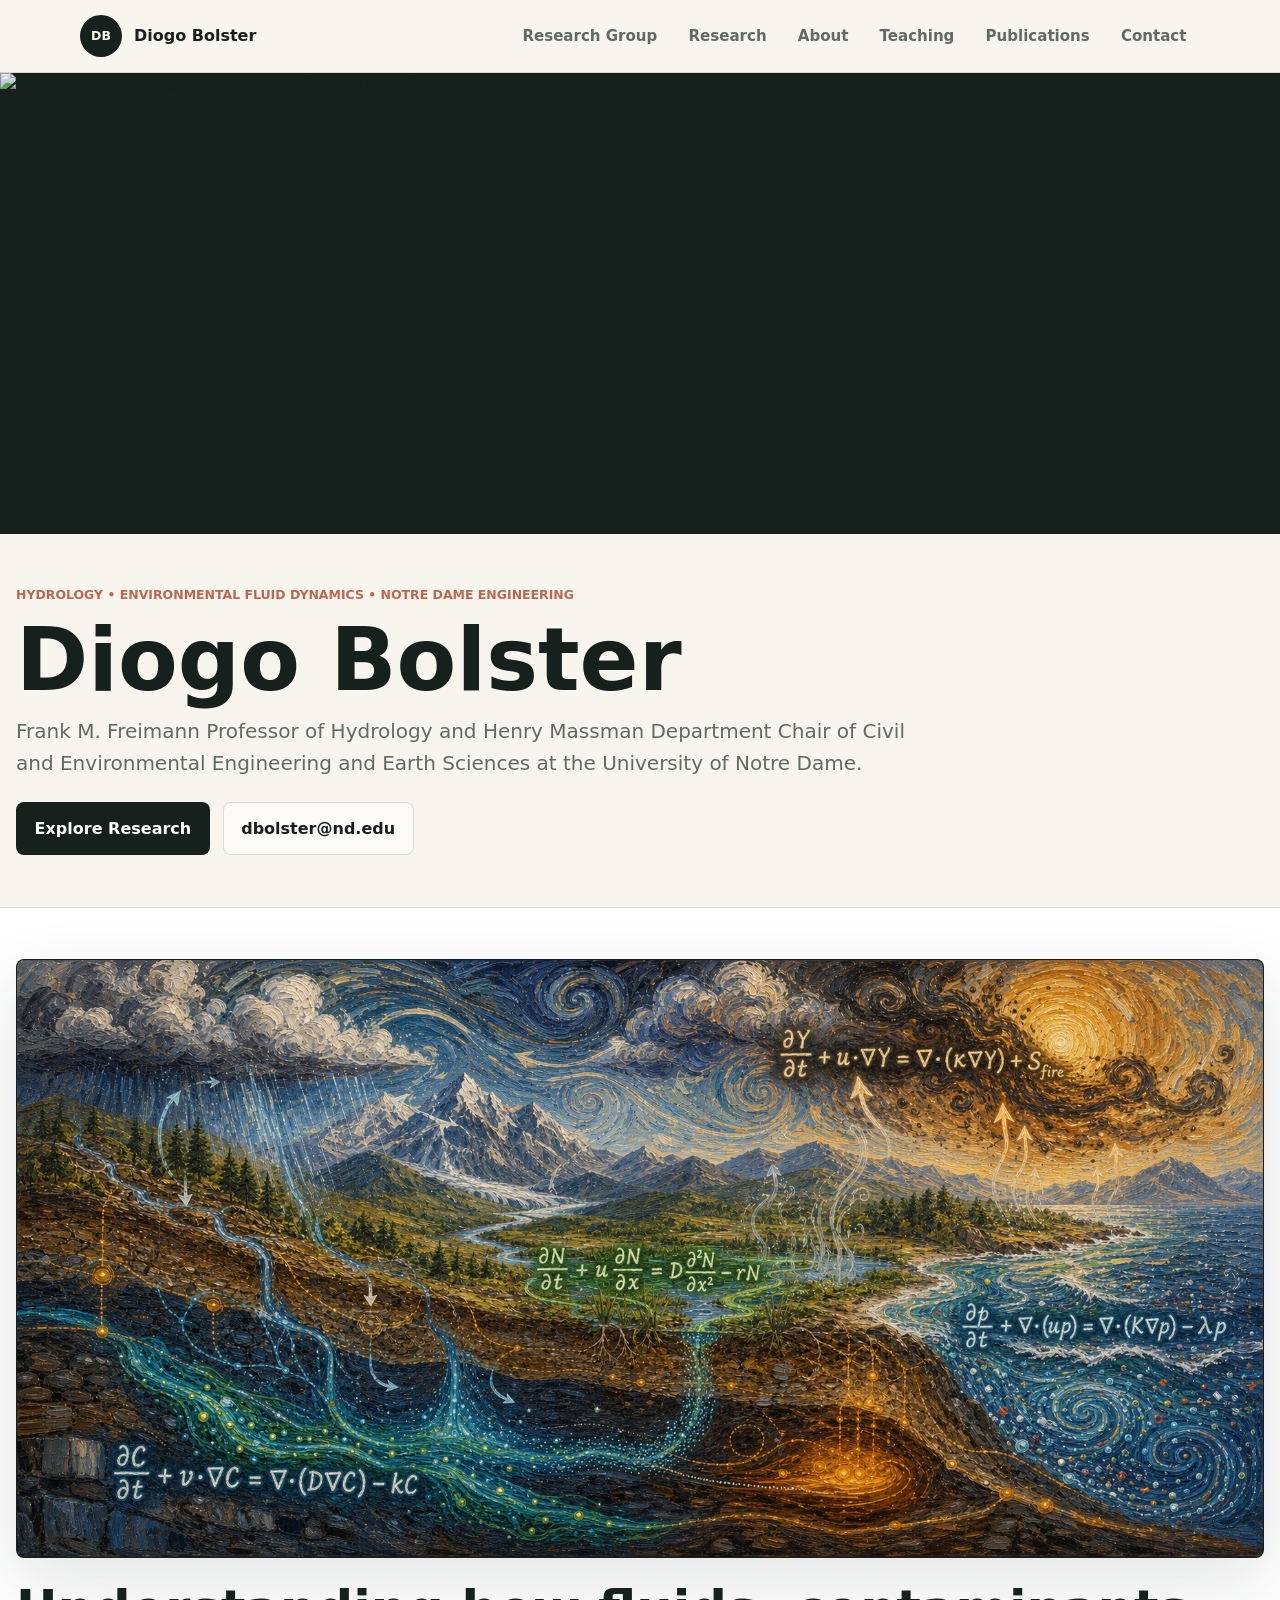
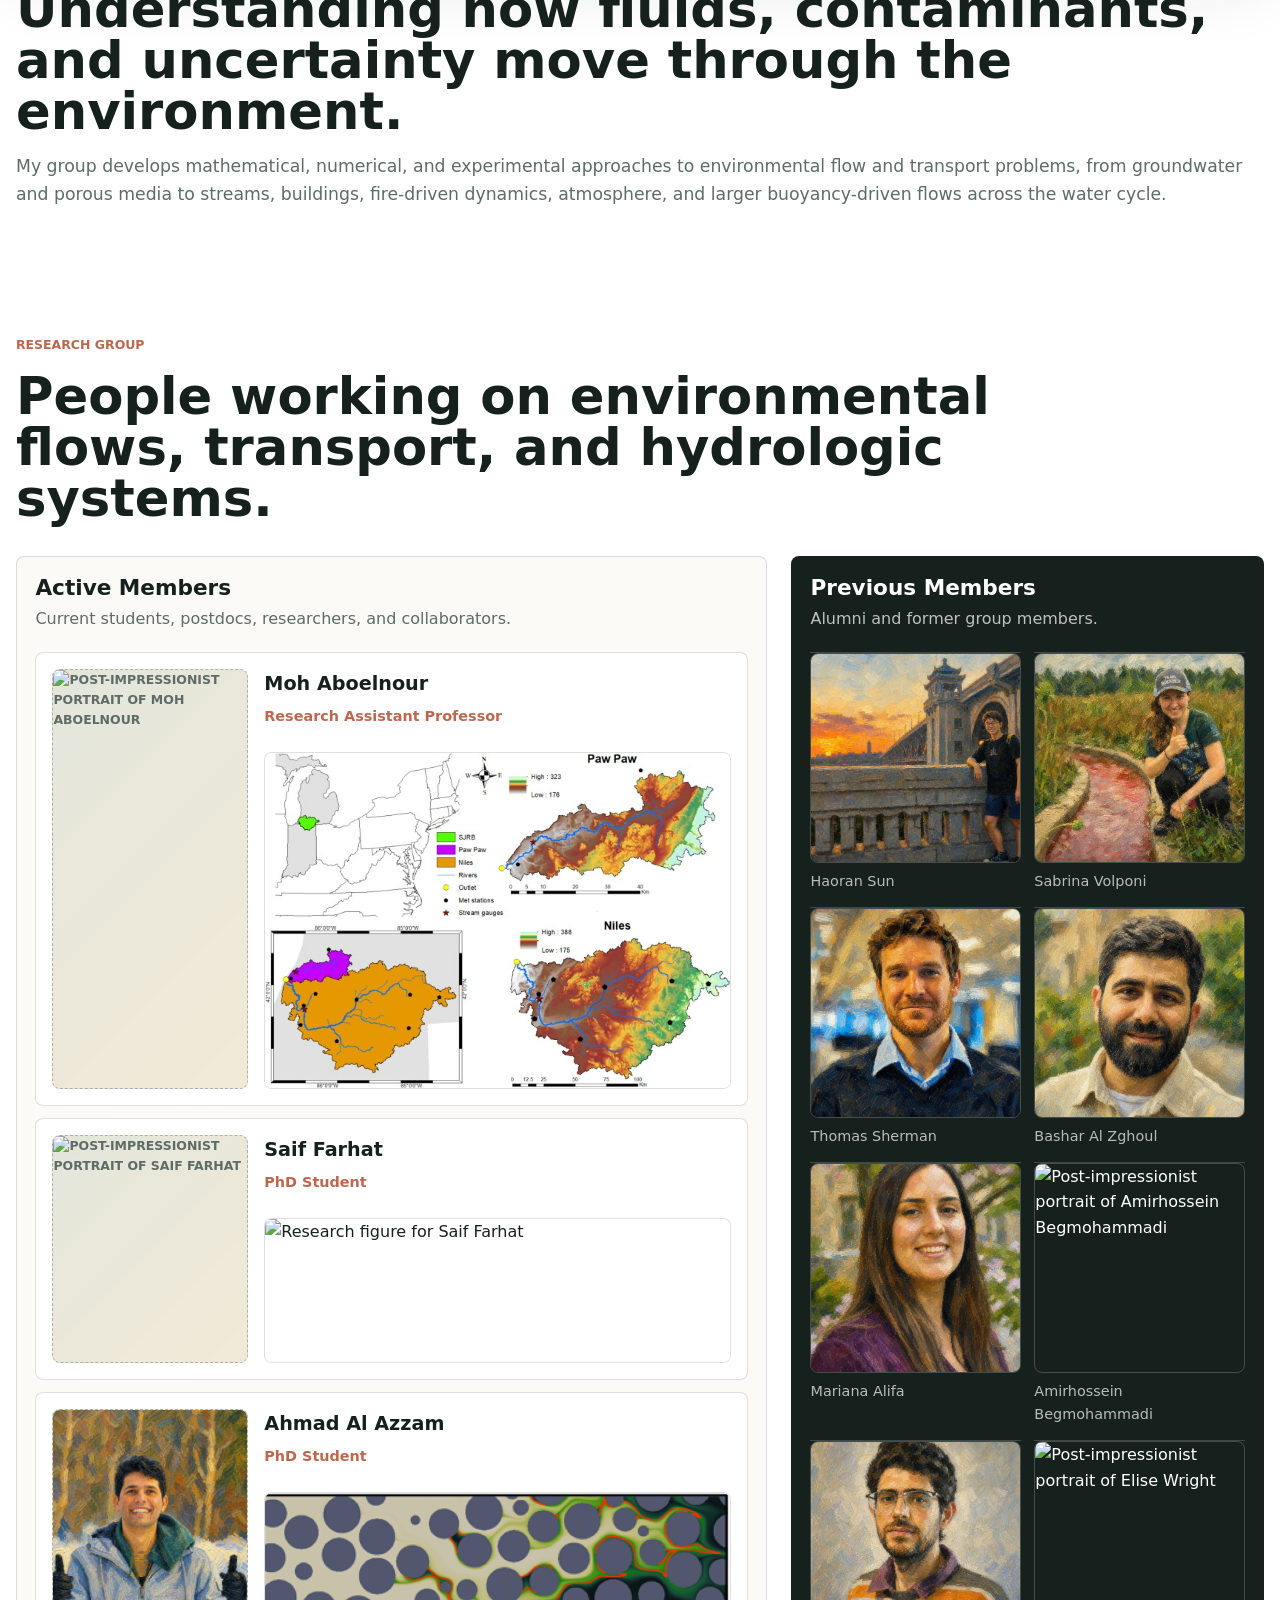
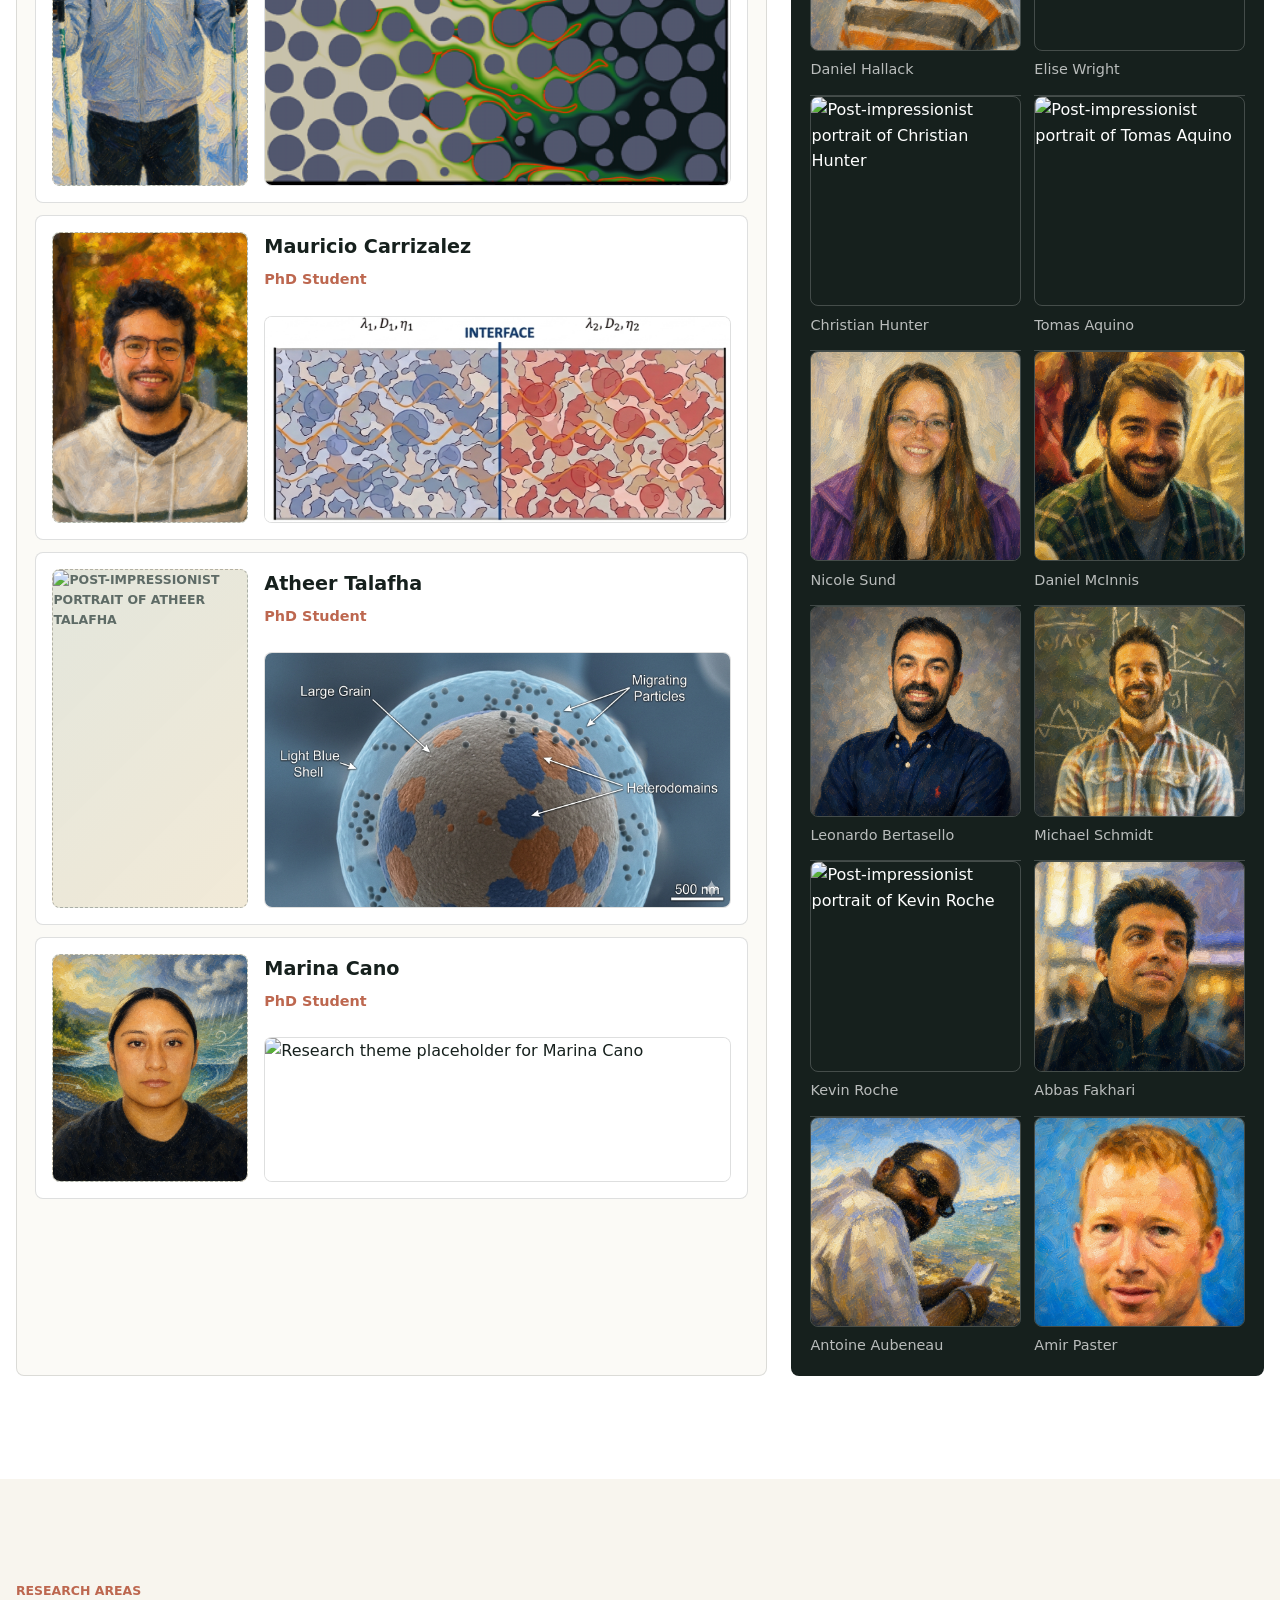
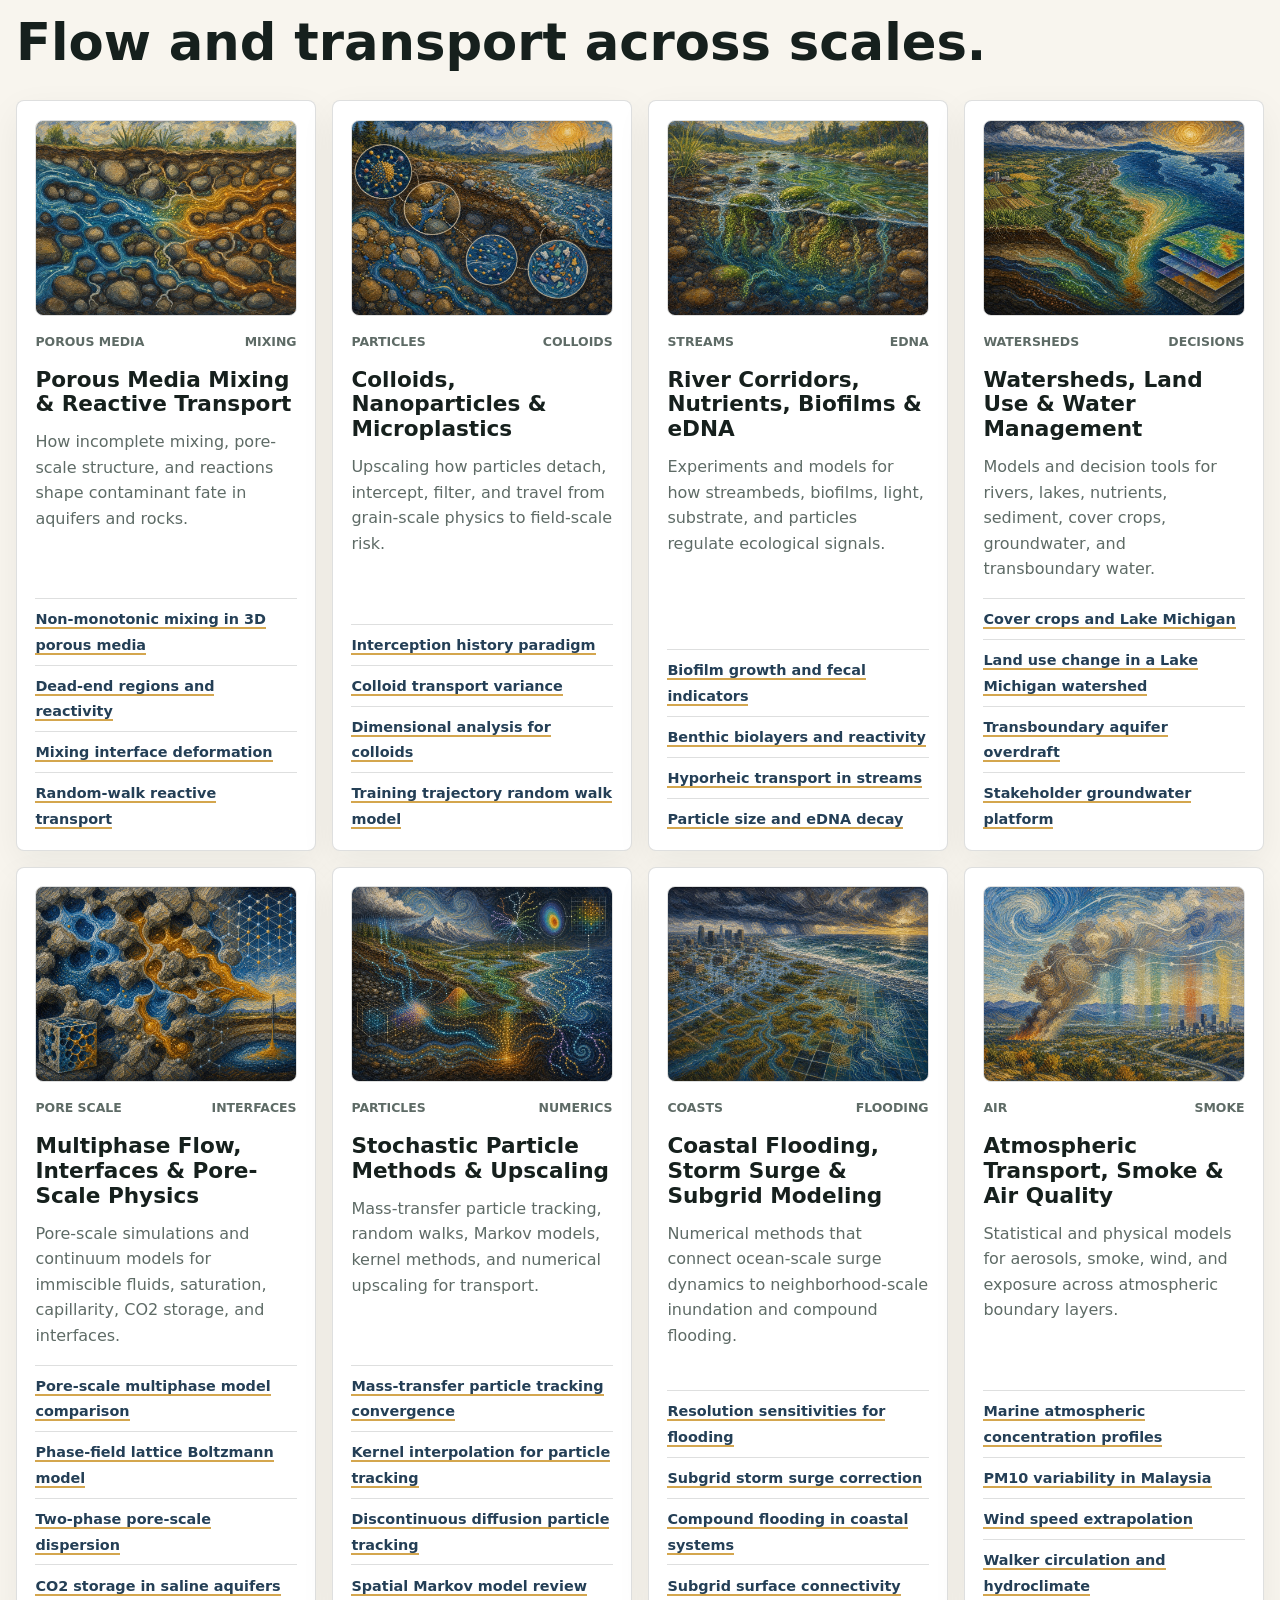
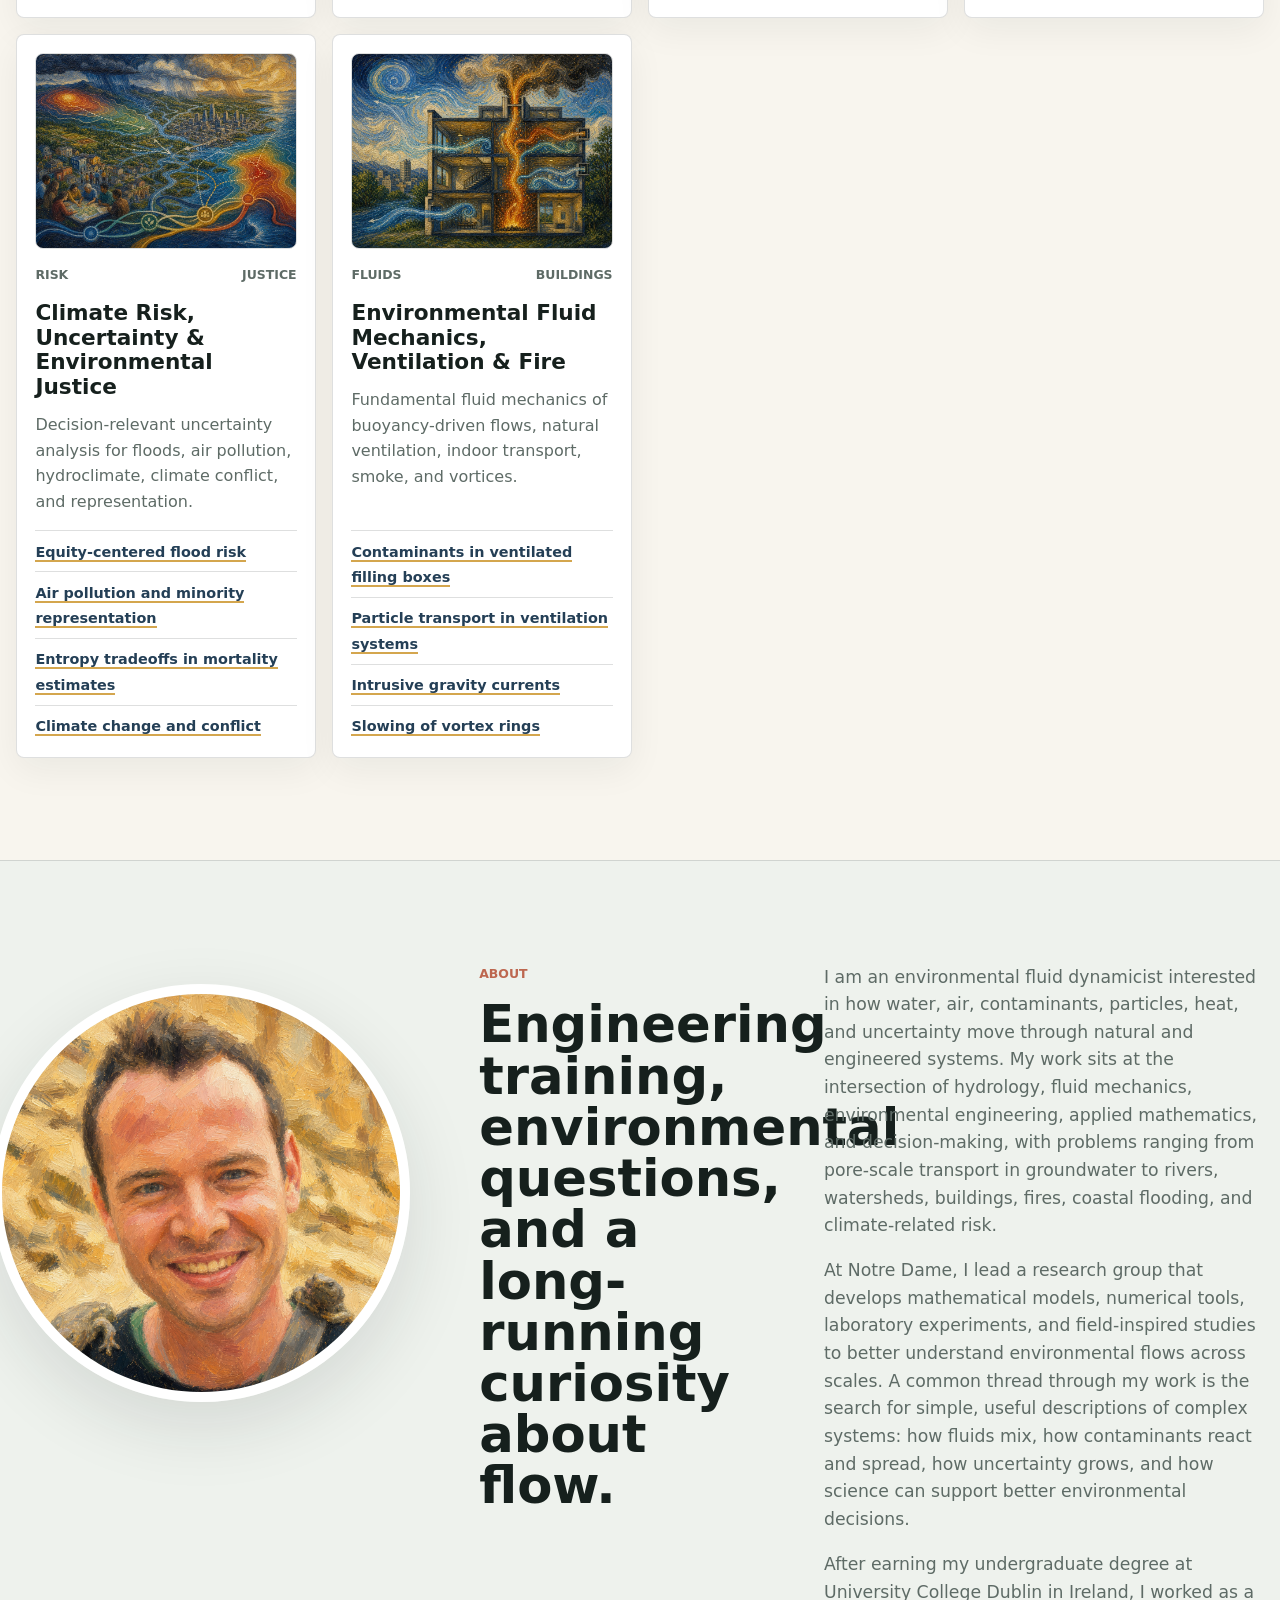
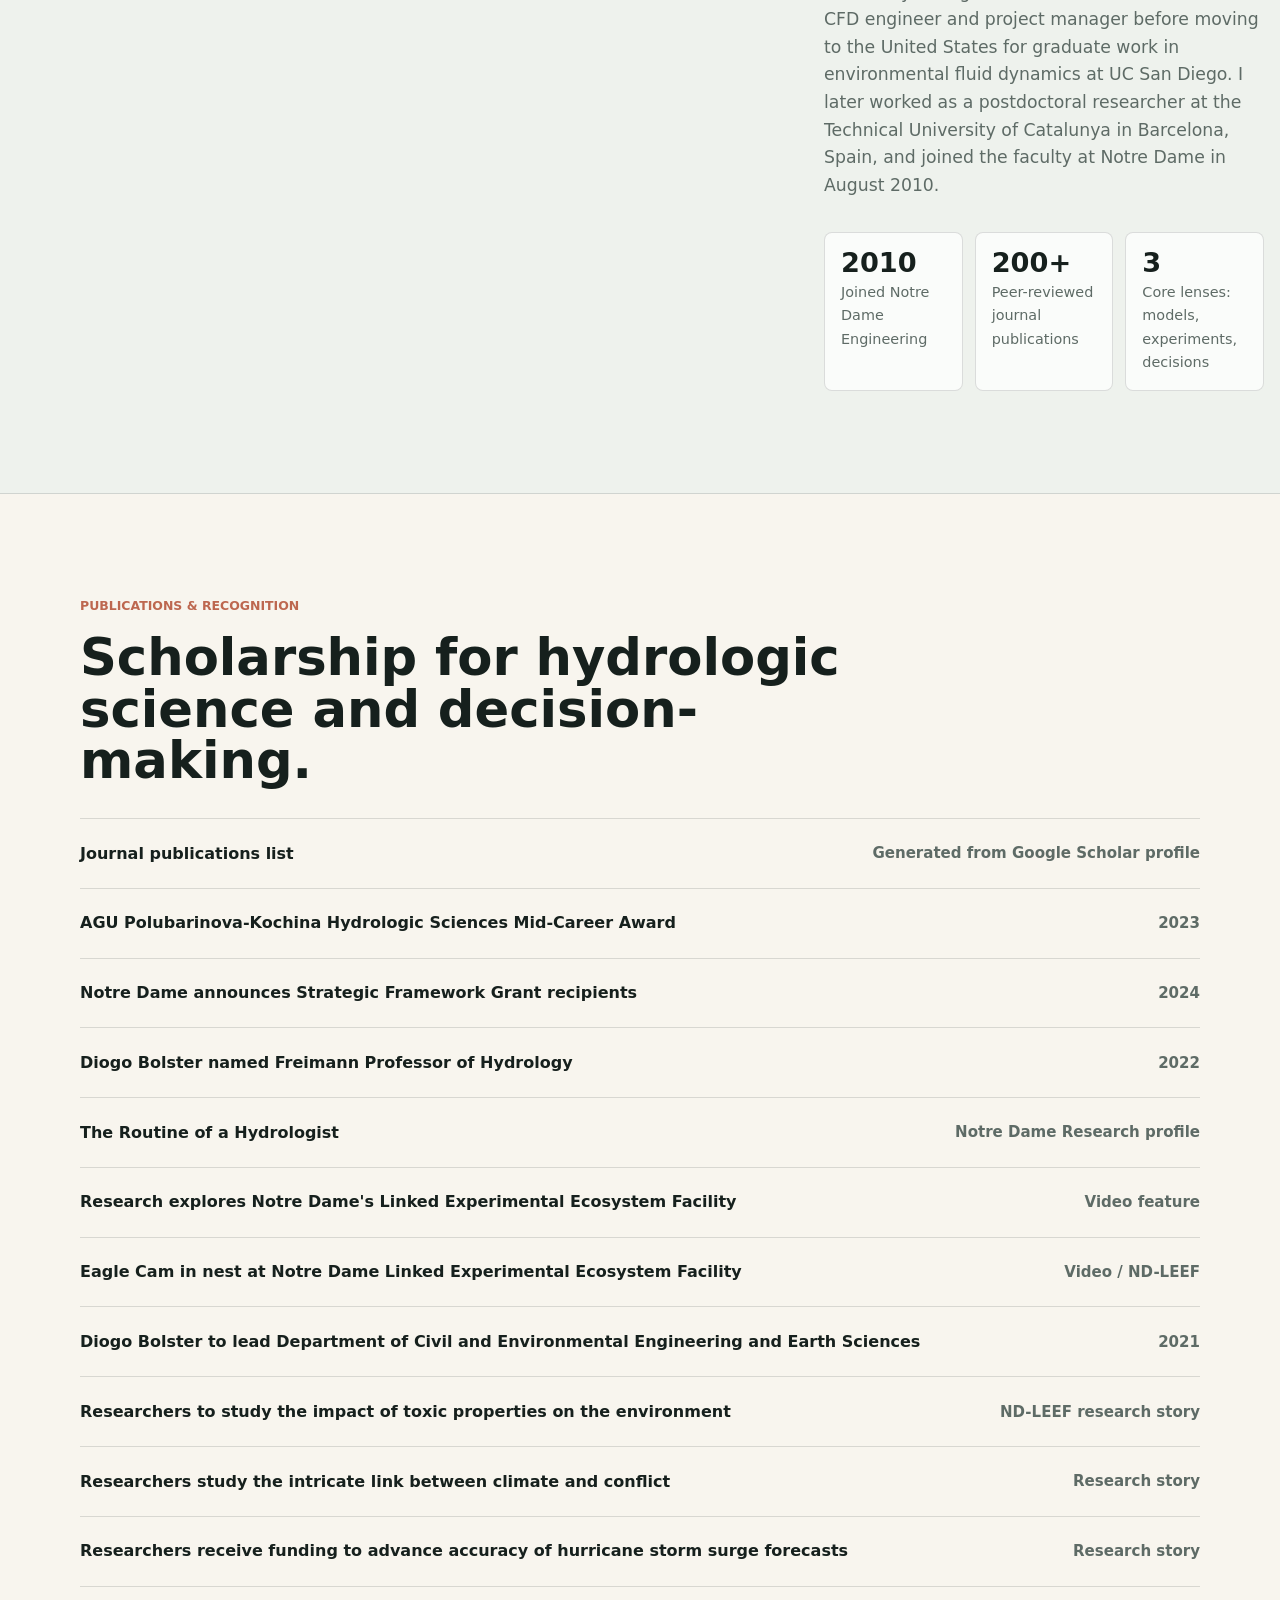
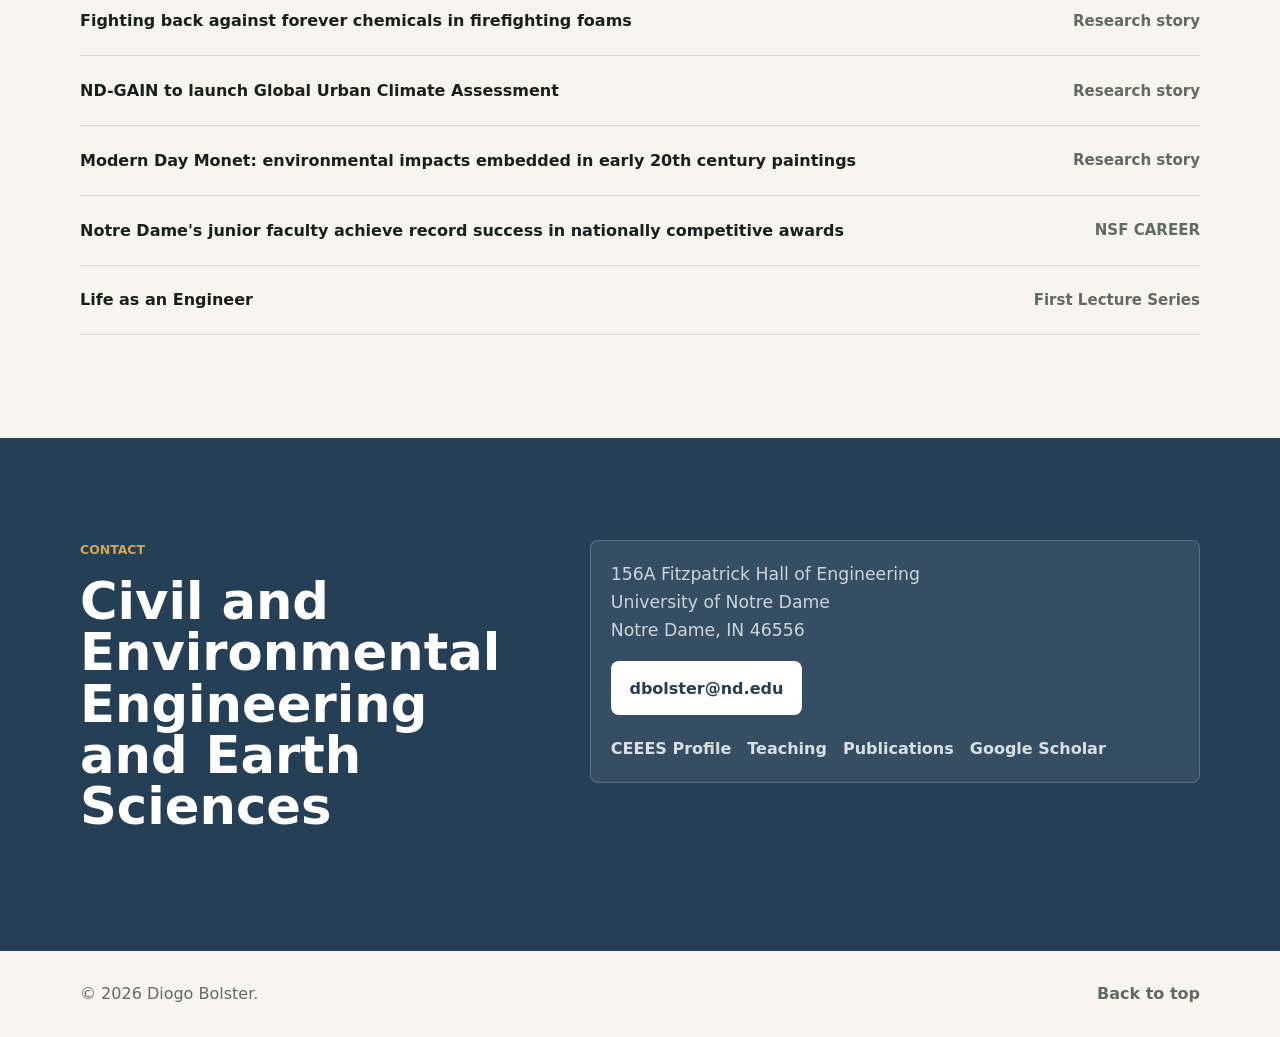
==== commit b7e2bdf1: "Add Marina Cano to research group" ====
--- a/index.html
+++ b/index.html
@@ -138,6 +138,16 @@
                   <p>PhD Student</p>
                   <div class="member-research-figure">
                     <img src="assets/Atheer_research.png" alt="Research figure for Atheer Talafha">
+                  </div>
+                </article>
+                <article class="member-card">
+                  <div class="member-photo">
+                    <img src="assets/marina-cano-post-impressionist.png" alt="Post-impressionist portrait of Marina Cano">
+                  </div>
+                  <h4>Marina Cano</h4>
+                  <p>PhD Student</p>
+                  <div class="member-research-figure">
+                    <img src="assets/marina-cano-tbd-research.png" alt="Research theme placeholder for Marina Cano">
                   </div>
                 </article>
               </div>
--- a/styles.css
+++ b/styles.css
@@ -758,38 +758,120 @@
 }
 
 .teaching-inner {
-  width: min(1460px, calc(100% - 2rem));
+  width: min(1560px, calc(100% - 2rem));
 }
 
 .teaching-grid {
   display: grid;
-  grid-template-columns: repeat(3, minmax(0, 1fr));
-  gap: 1rem;
+  grid-template-columns: repeat(2, minmax(0, 1fr));
+  gap: clamp(1rem, 2vw, 1.5rem);
 }
 
 .teaching-card {
-  min-height: 320px;
+  min-height: 560px;
   display: flex;
   flex-direction: column;
   align-items: flex-start;
-  padding: 1.25rem;
+  padding: 1.35rem;
   border: 1px solid var(--line);
   border-radius: var(--radius);
   background: #fbfaf6;
   box-shadow: 0 12px 36px rgba(22, 32, 29, 0.06);
 }
 
+.teaching-card img {
+  width: 100%;
+  aspect-ratio: 16 / 9;
+  margin-bottom: 1.25rem;
+  object-fit: cover;
+  border: 1px solid var(--line);
+  border-radius: var(--radius);
+}
+
 .teaching-card h2 {
   margin-bottom: 1rem;
-  font-size: clamp(1.65rem, 2.2vw, 2.35rem);
+  font-size: clamp(2rem, 3vw, 3.2rem);
+  line-height: 0.98;
 }
 
 .teaching-card p:not(.section-kicker) {
   color: var(--muted);
+  font-size: 1.08rem;
 }
 
 .teaching-card .button {
   margin-top: auto;
+}
+
+.course-materials-section {
+  background: #eef2ed;
+}
+
+.course-materials-inner {
+  width: min(1460px, calc(100% - 2rem));
+  display: grid;
+  gap: 1rem;
+}
+
+.course-material-block {
+  padding: 1.25rem;
+  border: 1px solid var(--line);
+  border-radius: var(--radius);
+  background: var(--surface);
+}
+
+.course-material-heading {
+  max-width: 920px;
+  margin-bottom: 1rem;
+}
+
+.course-material-heading h2 {
+  font-size: clamp(1.8rem, 3vw, 3rem);
+}
+
+.resource-grid,
+.resource-list {
+  display: grid;
+  gap: 0.65rem;
+}
+
+.resource-grid {
+  grid-template-columns: repeat(3, minmax(0, 1fr));
+}
+
+.resource-grid.compact {
+  grid-template-columns: repeat(4, minmax(0, 1fr));
+}
+
+.resource-columns {
+  display: grid;
+  grid-template-columns: repeat(2, minmax(0, 1fr));
+  gap: 1rem;
+}
+
+.resource-columns h3 {
+  margin-bottom: 0.75rem;
+}
+
+.resource-grid a,
+.resource-list a {
+  min-height: 52px;
+  display: flex;
+  align-items: center;
+  padding: 0.75rem 0.85rem;
+  border: 1px solid var(--line);
+  border-radius: var(--radius);
+  background: #fbfaf6;
+  color: var(--navy);
+  font-weight: 800;
+}
+
+.resource-grid a:hover,
+.resource-grid a:focus-visible,
+.resource-list a:hover,
+.resource-list a:focus-visible {
+  border-color: var(--gold);
+  transform: translateY(-1px);
 }
 
 .publication-list {
@@ -888,10 +970,6 @@
 
 @media (max-width: 1180px) {
   .theme-grid {
-    grid-template-columns: repeat(2, minmax(0, 1fr));
-  }
-
-  .teaching-grid {
     grid-template-columns: repeat(2, minmax(0, 1fr));
   }
 
@@ -969,6 +1047,9 @@
   .member-layout,
   .project-grid,
   .teaching-grid,
+  .resource-grid,
+  .resource-grid.compact,
+  .resource-columns,
   .publication-hero-grid {
     grid-template-columns: 1fr;
   }
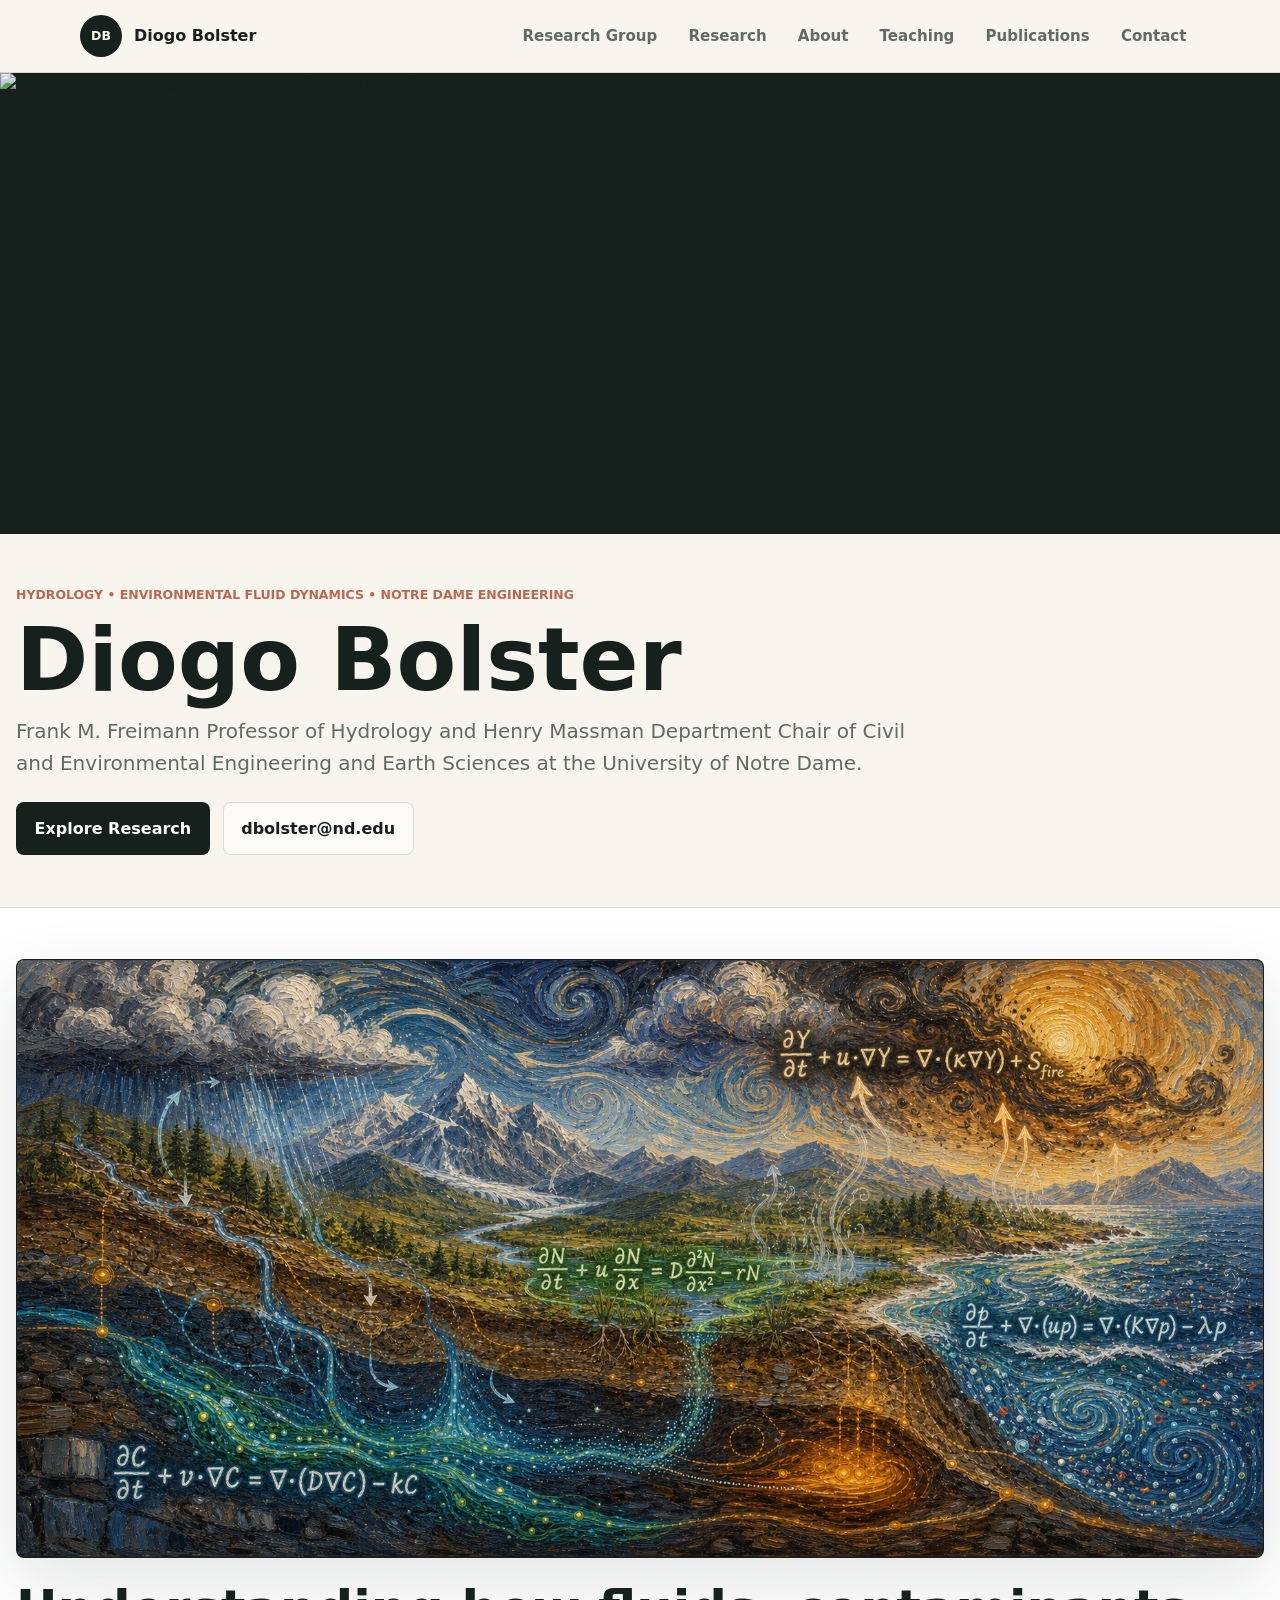
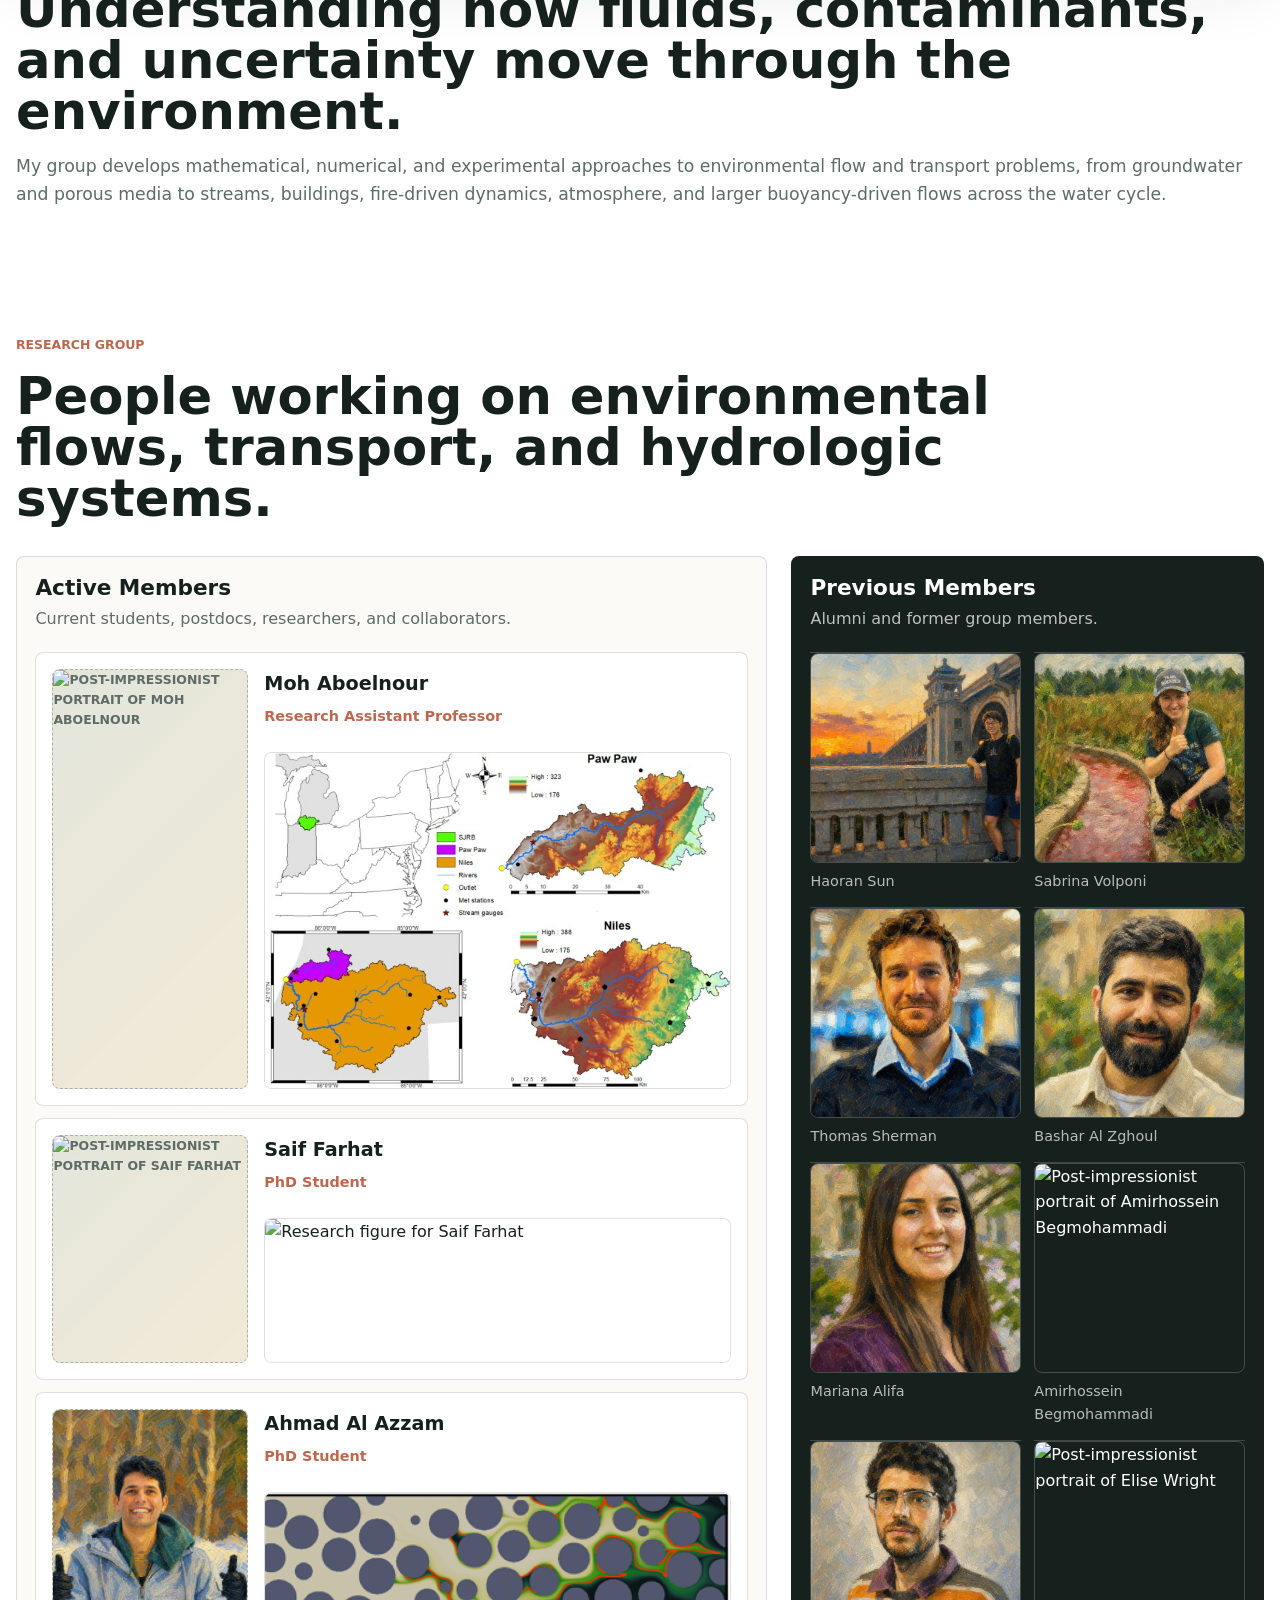
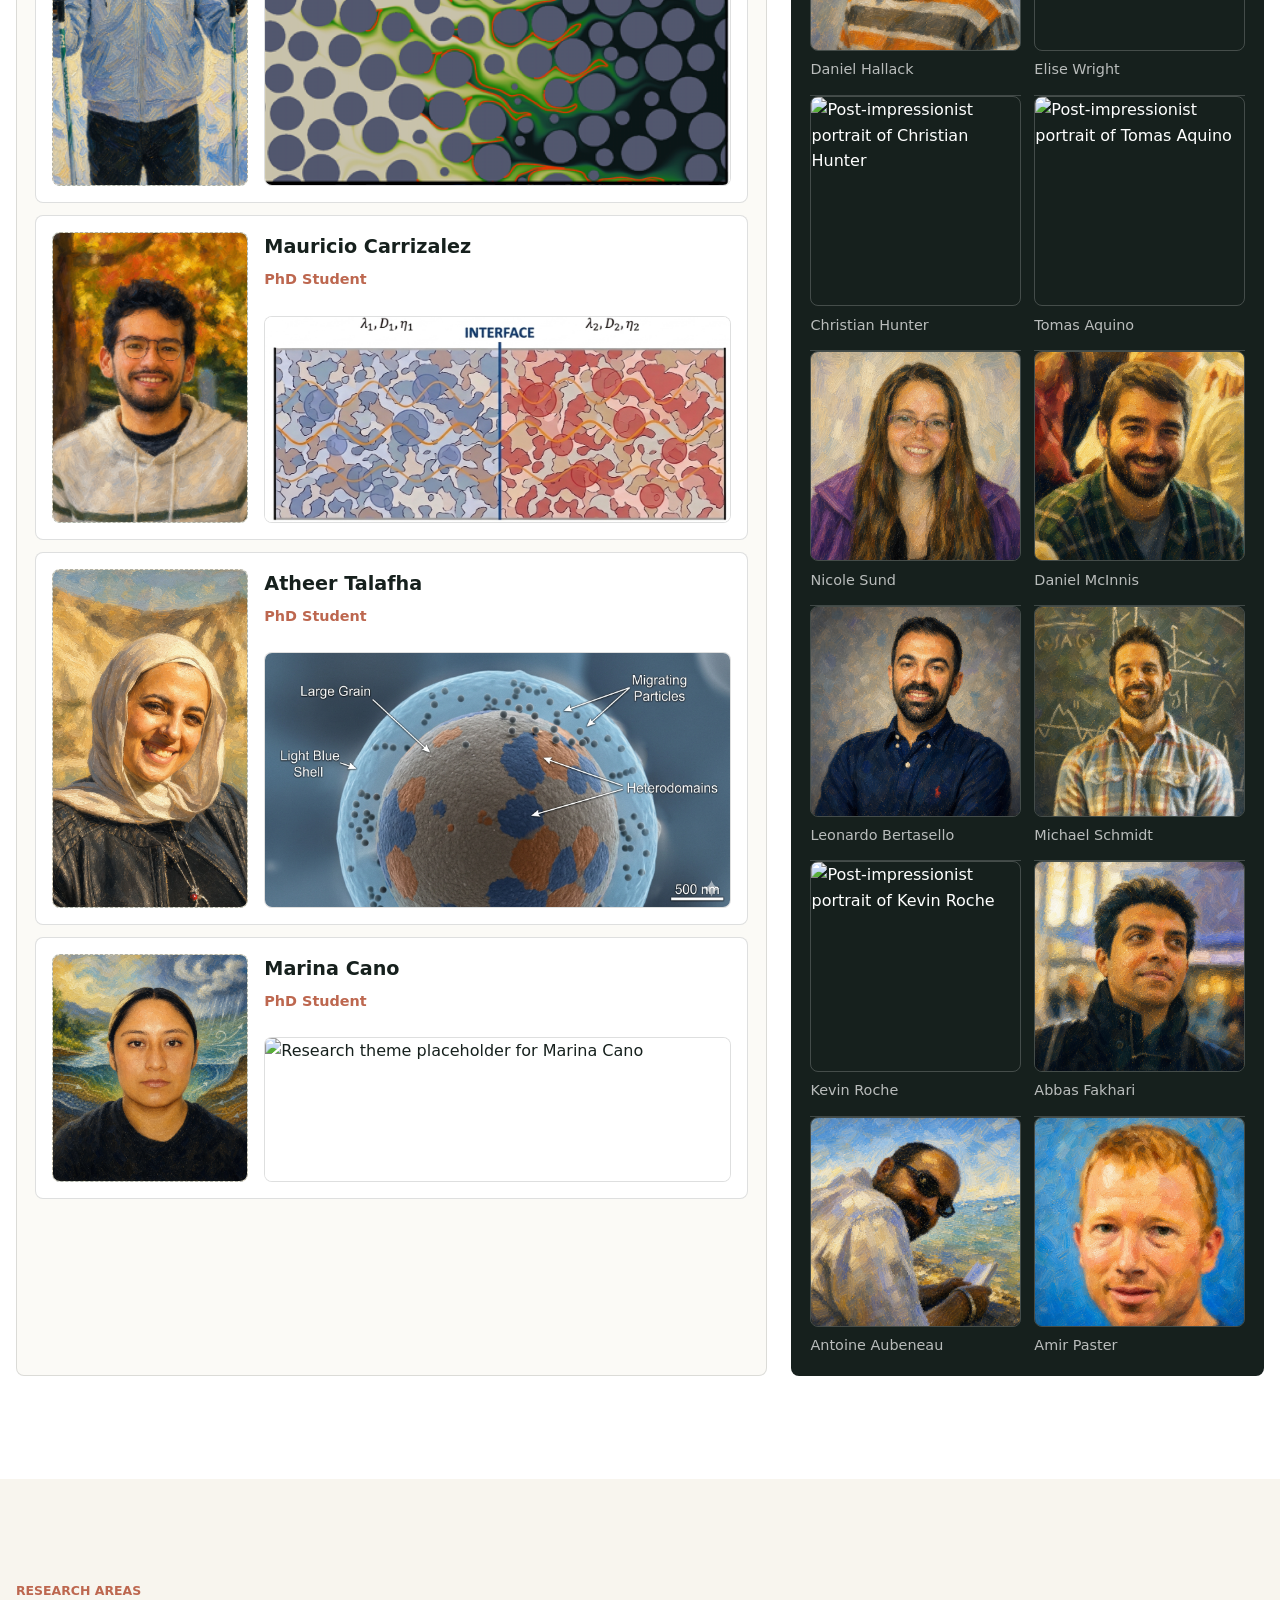
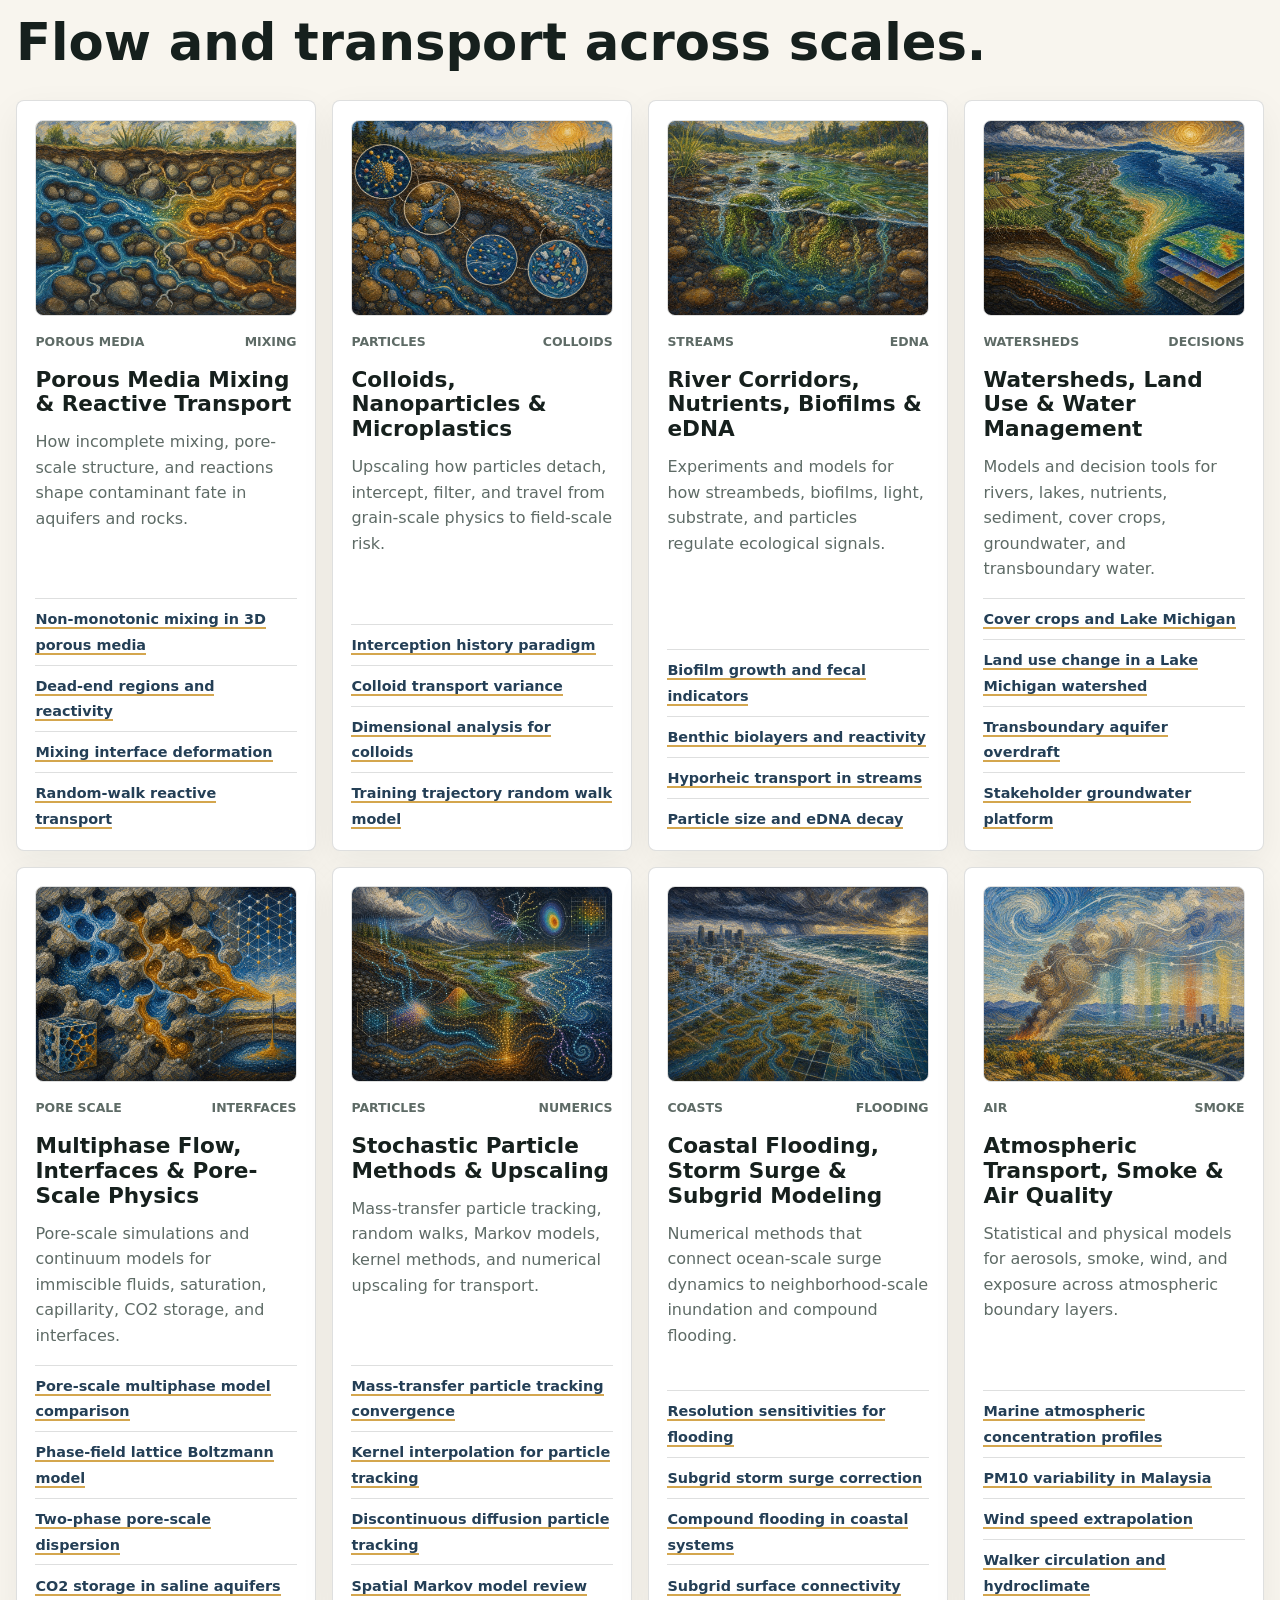
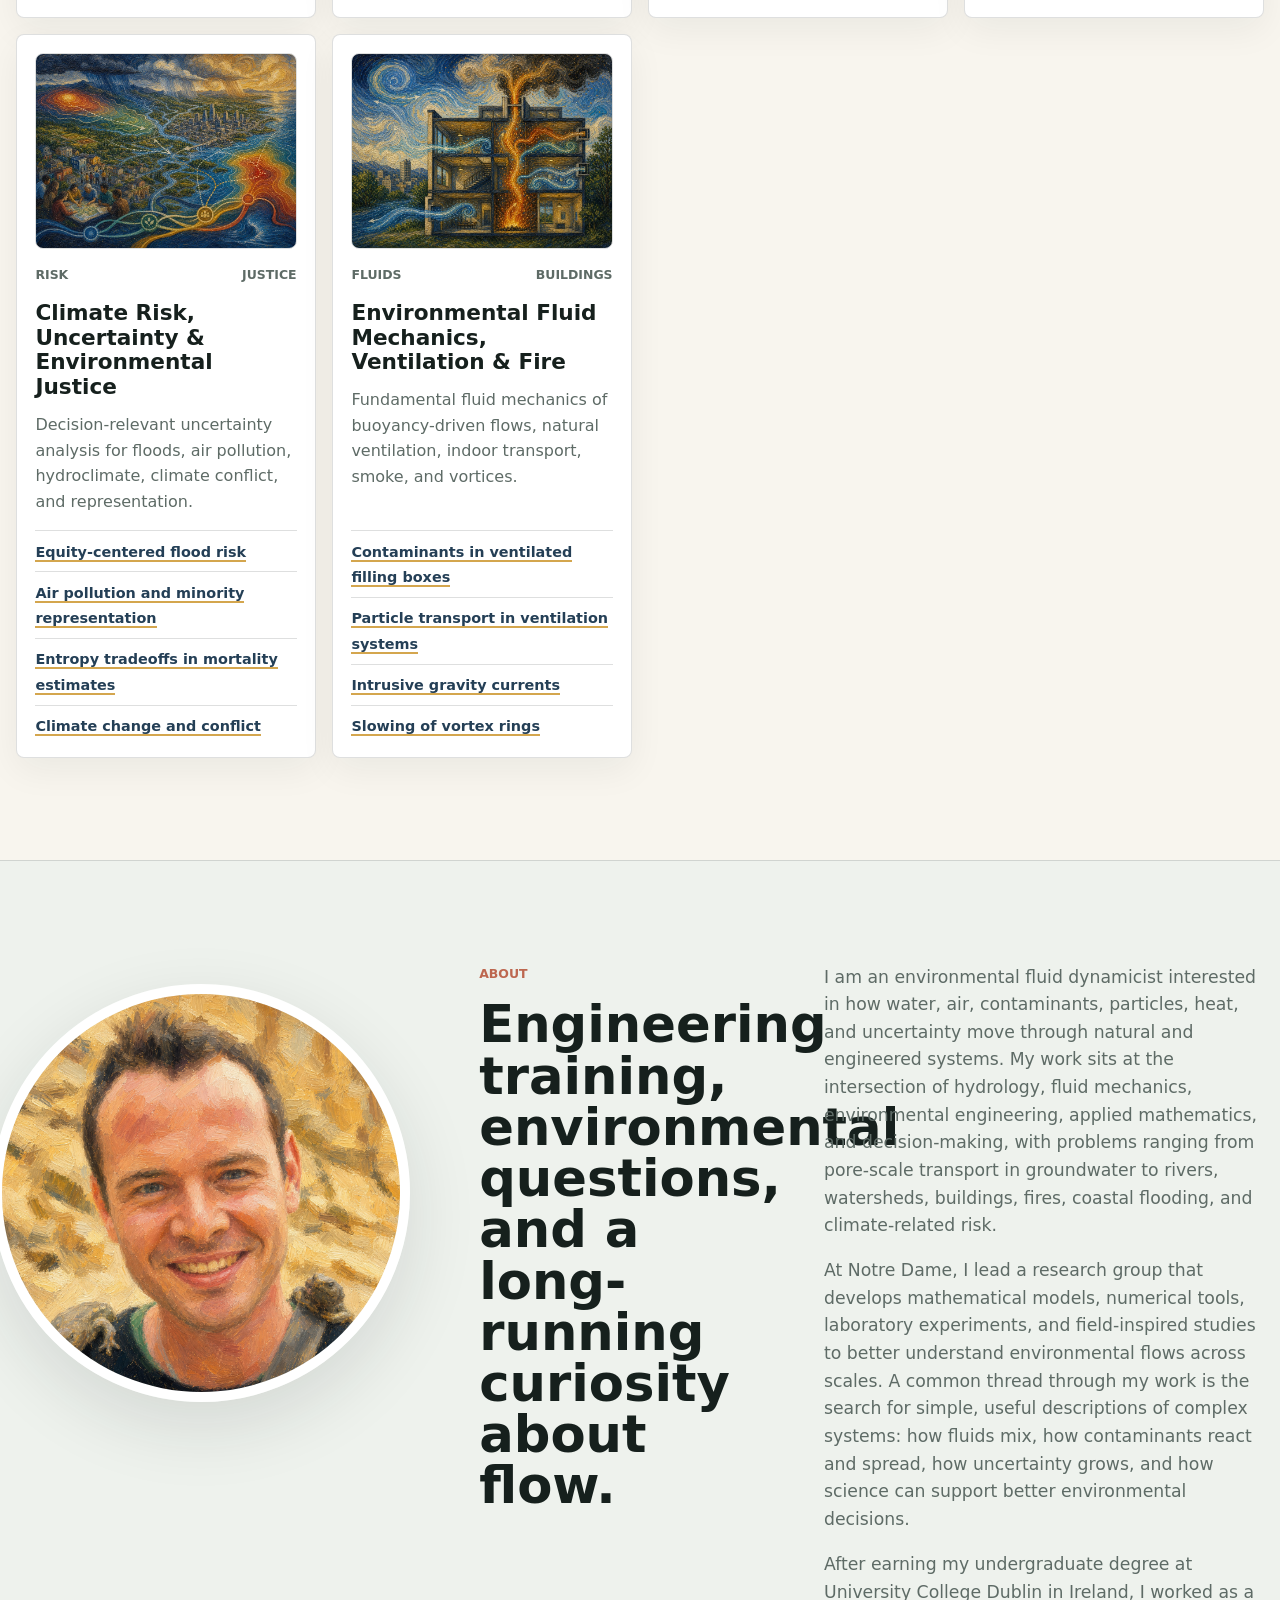
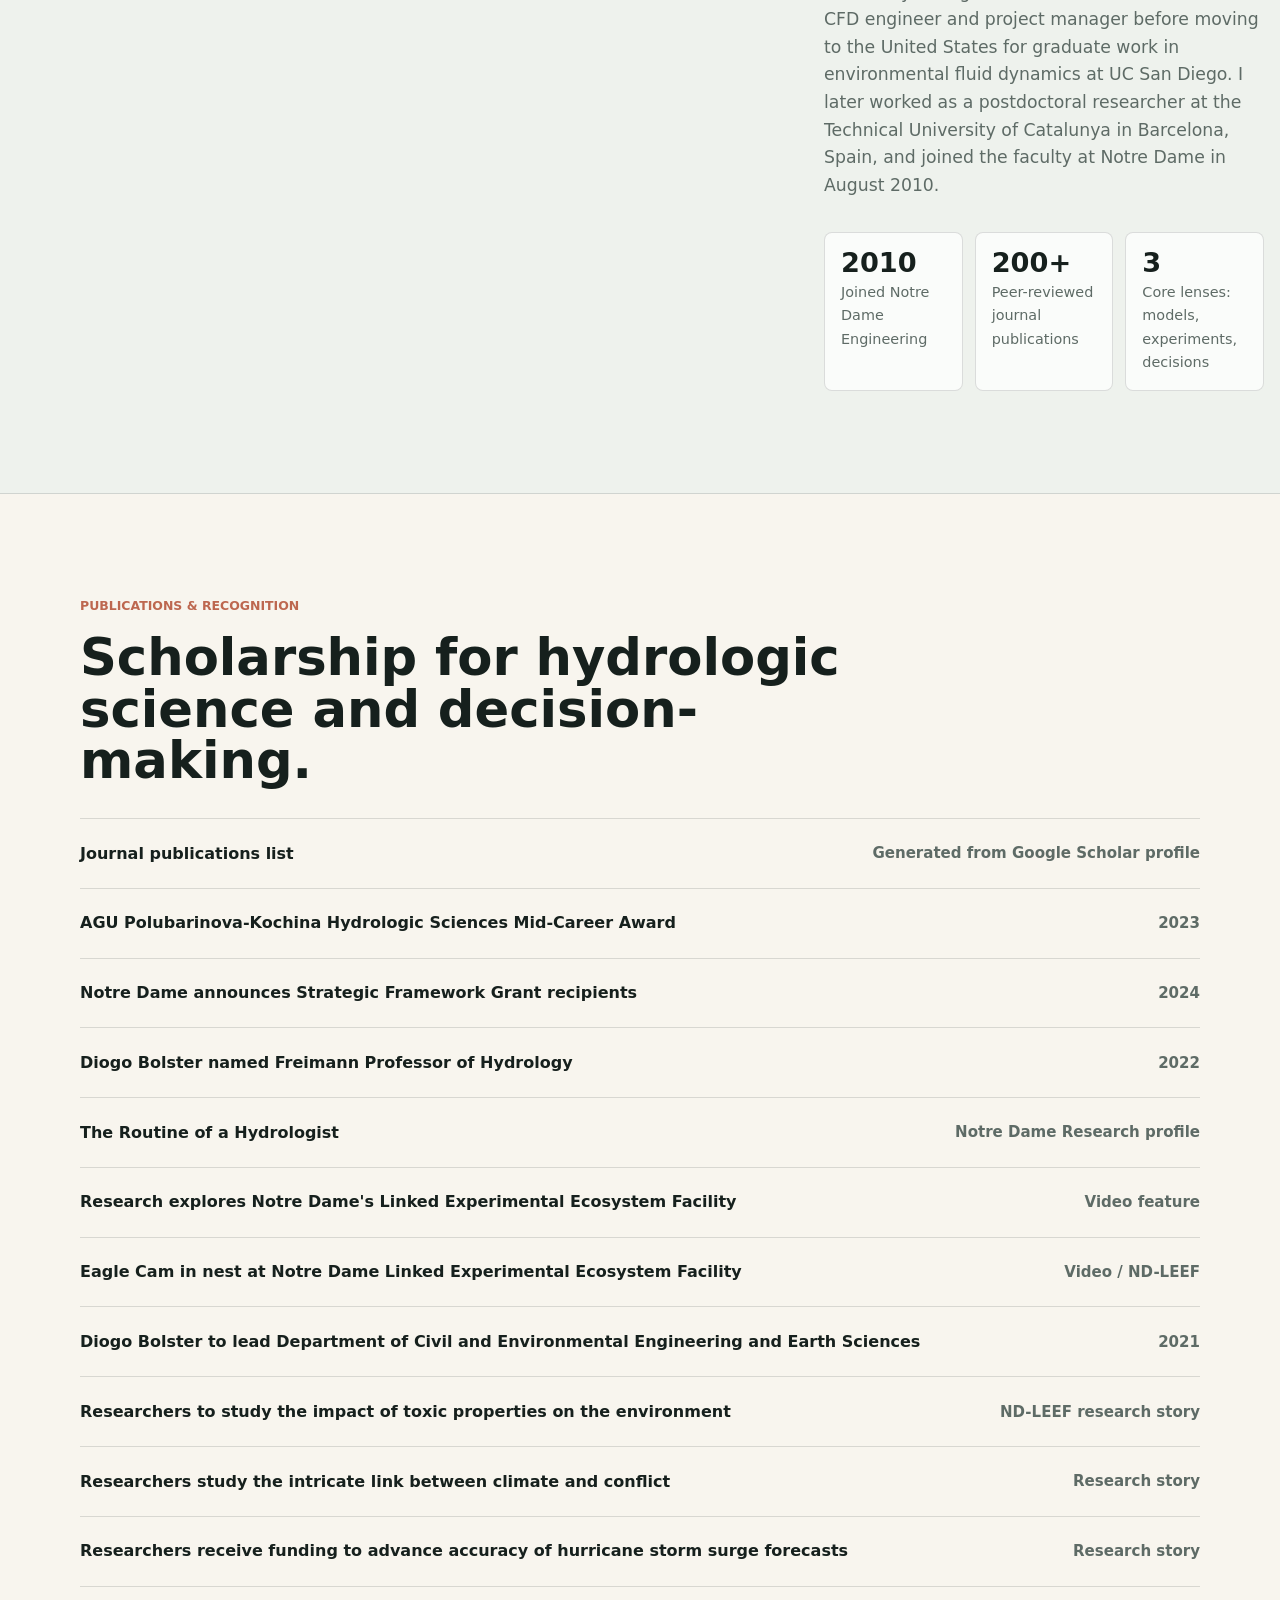
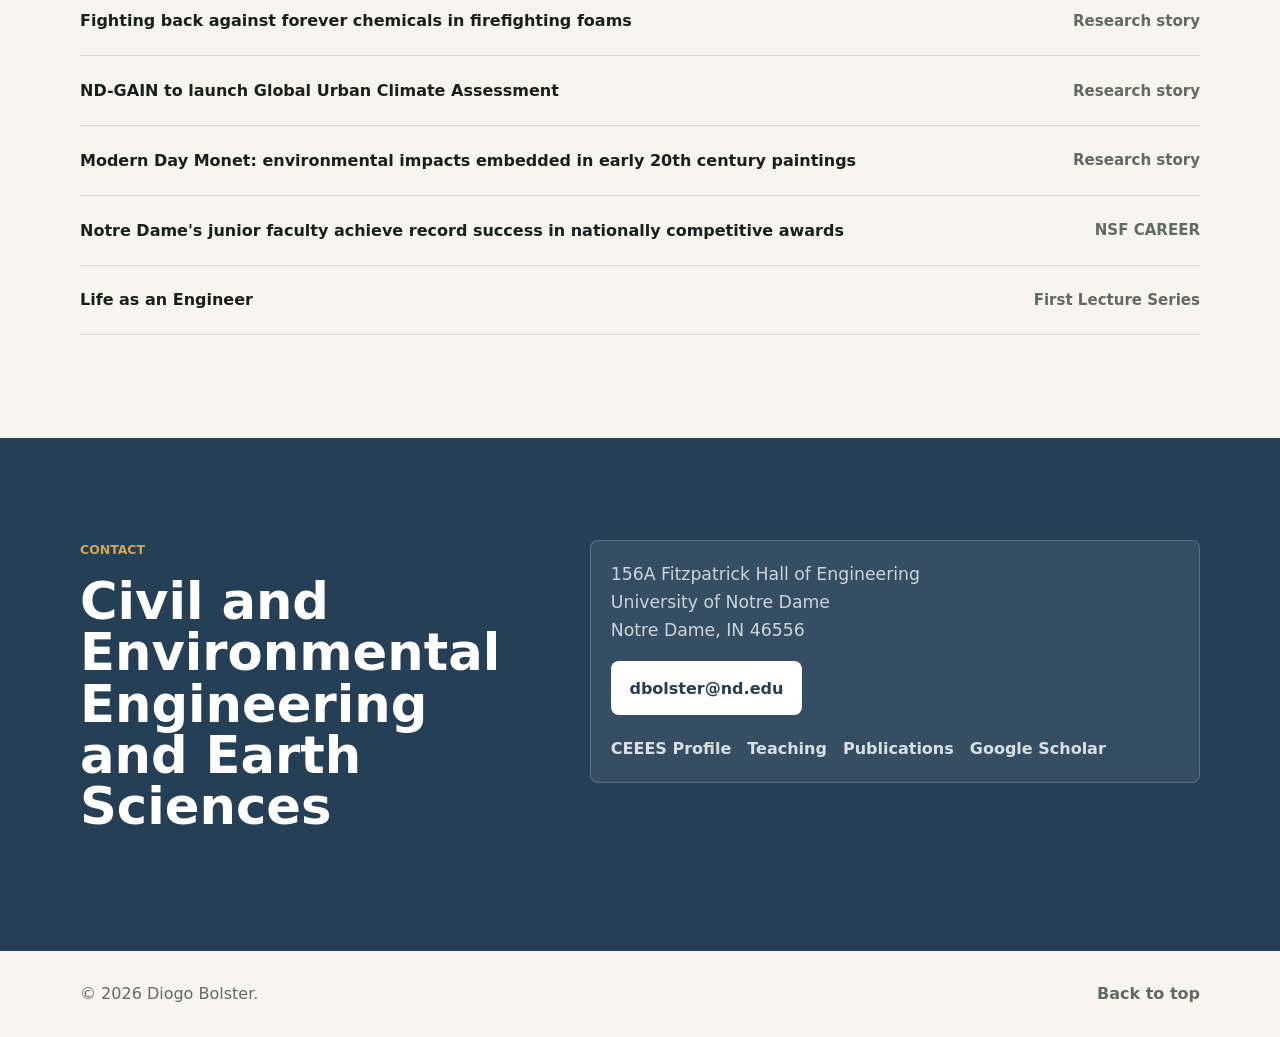
==== commit f495a745: "Update Atheer portrait" ====
--- a/index.html
+++ b/index.html
@@ -132,7 +132,7 @@
                 </article>
                 <article class="member-card">
                   <div class="member-photo">
-                    <img src="assets/atheer-talafha-post-impressionist.png" alt="Post-impressionist portrait of Atheer Talafha">
+                    <img src="assets/atheer-talafha-post-impressionist-v2.png" alt="Post-impressionist portrait of Atheer Talafha">
                   </div>
                   <h4>Atheer Talafha</h4>
                   <p>PhD Student</p>
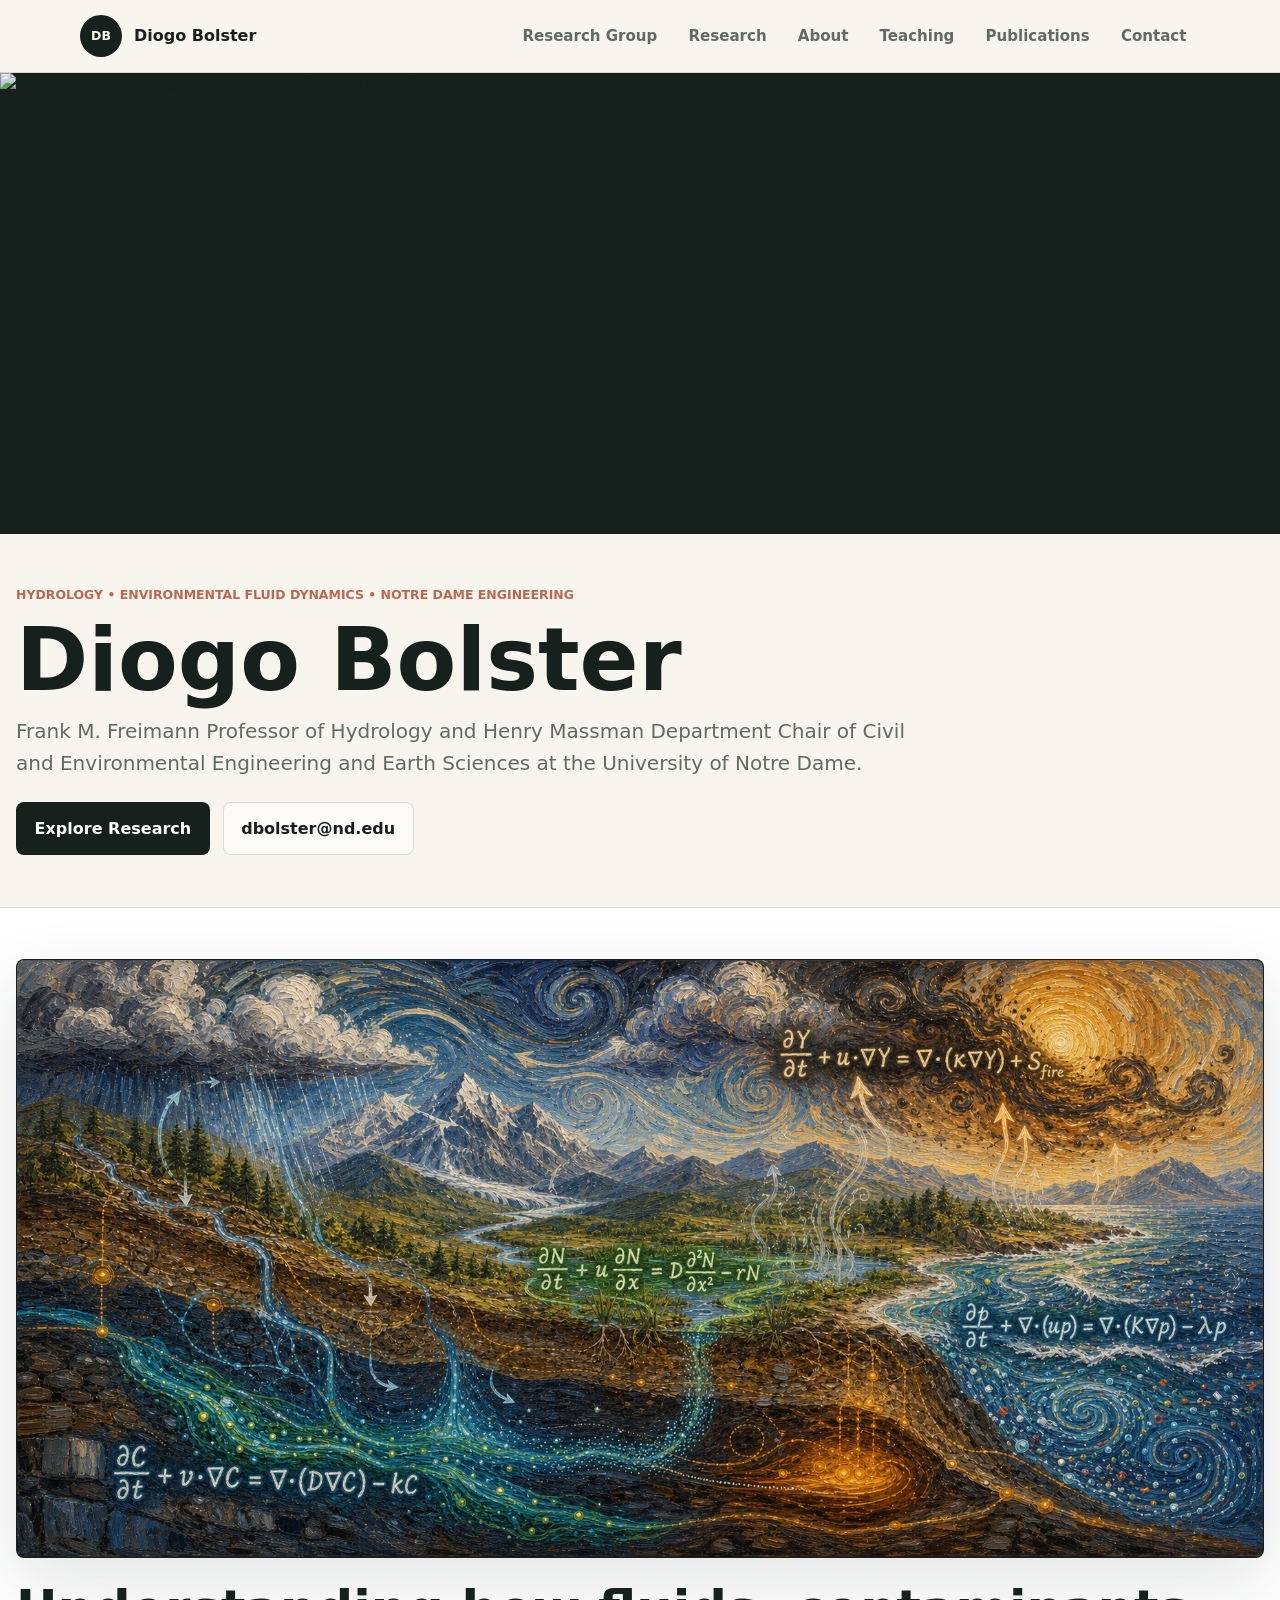
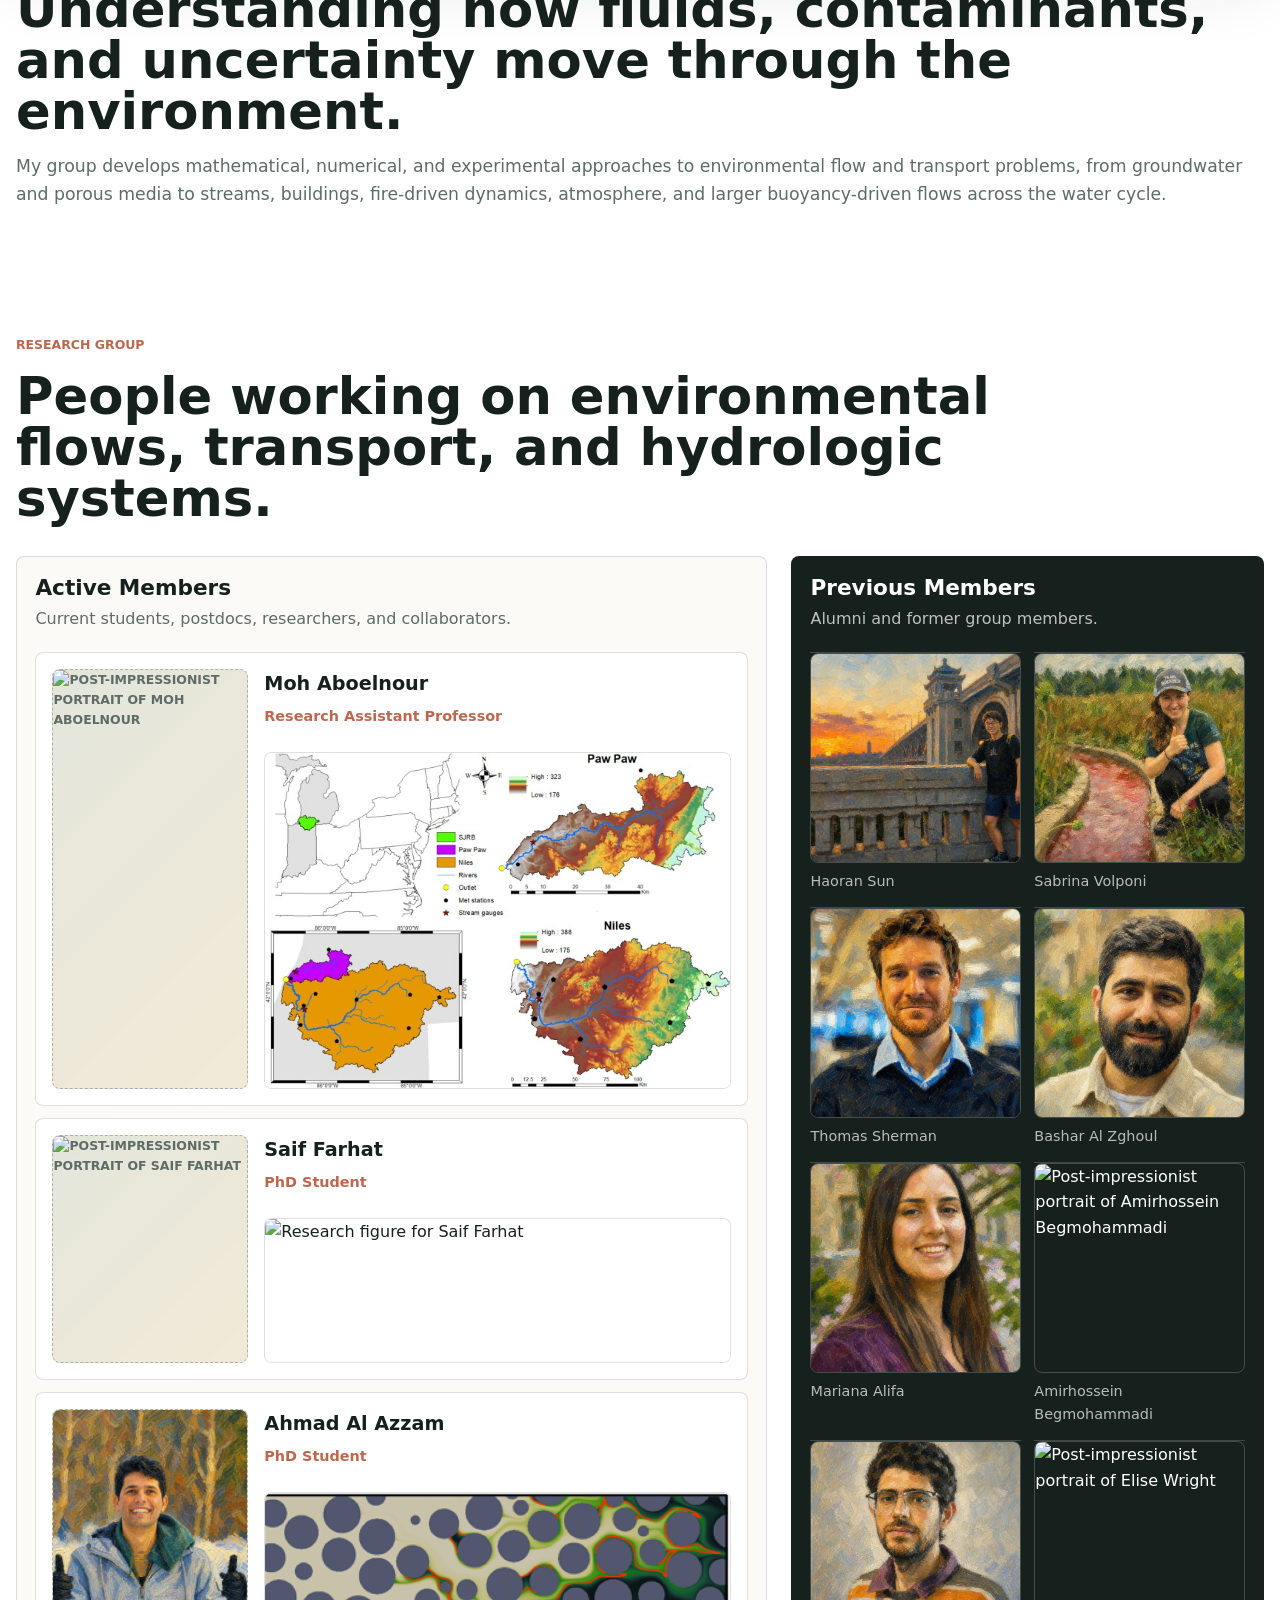
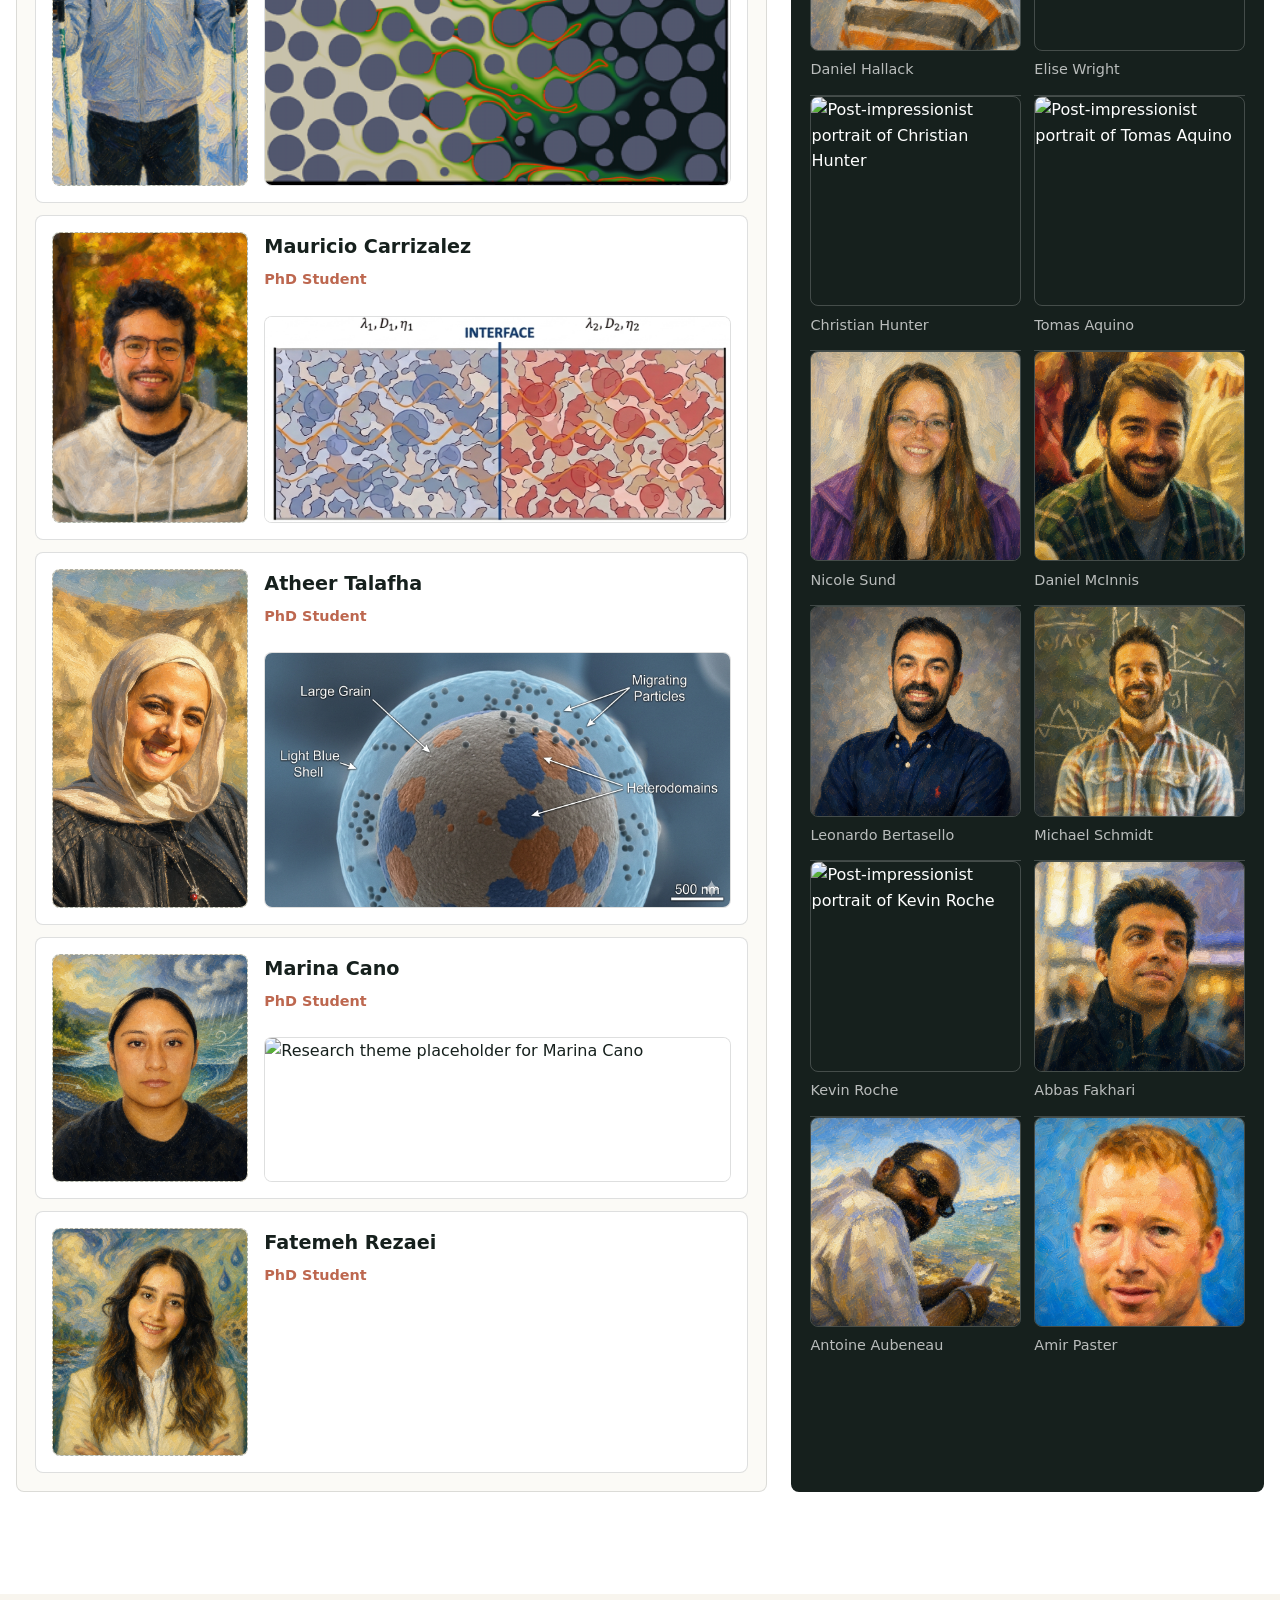
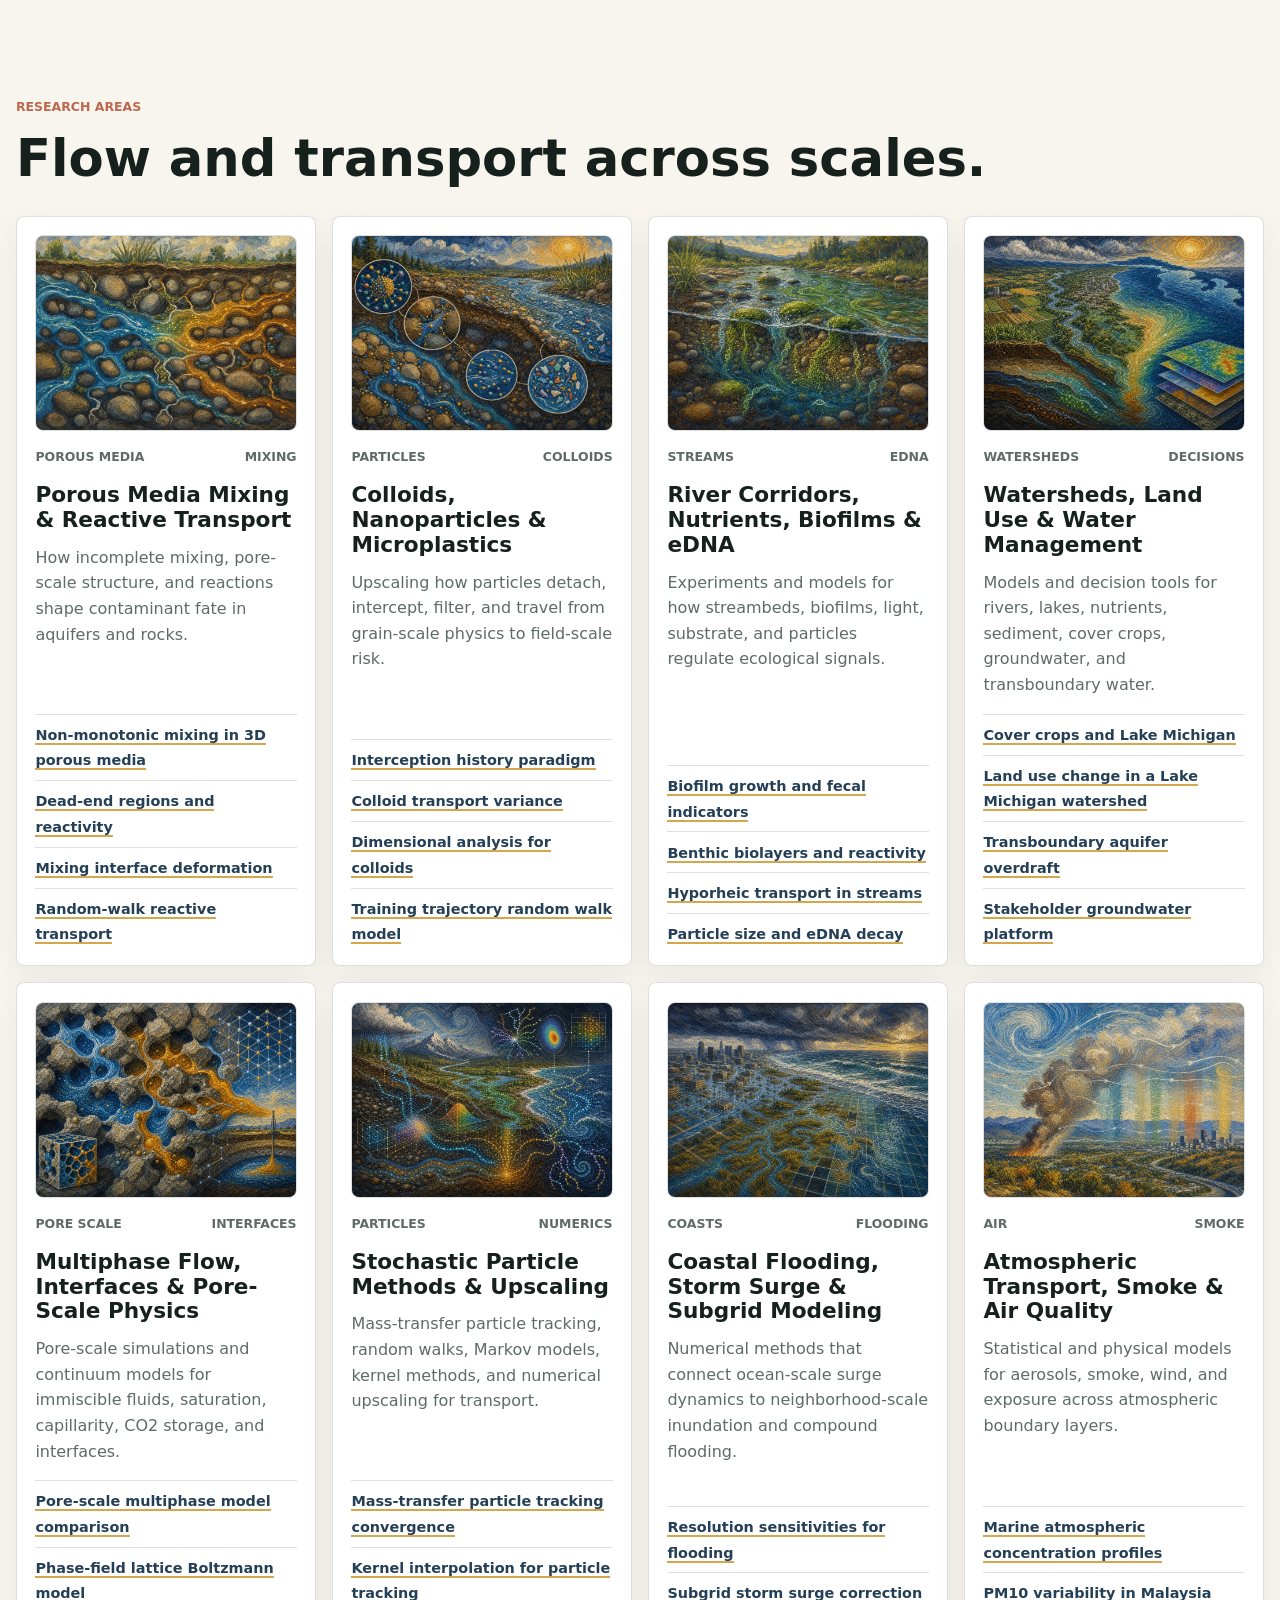
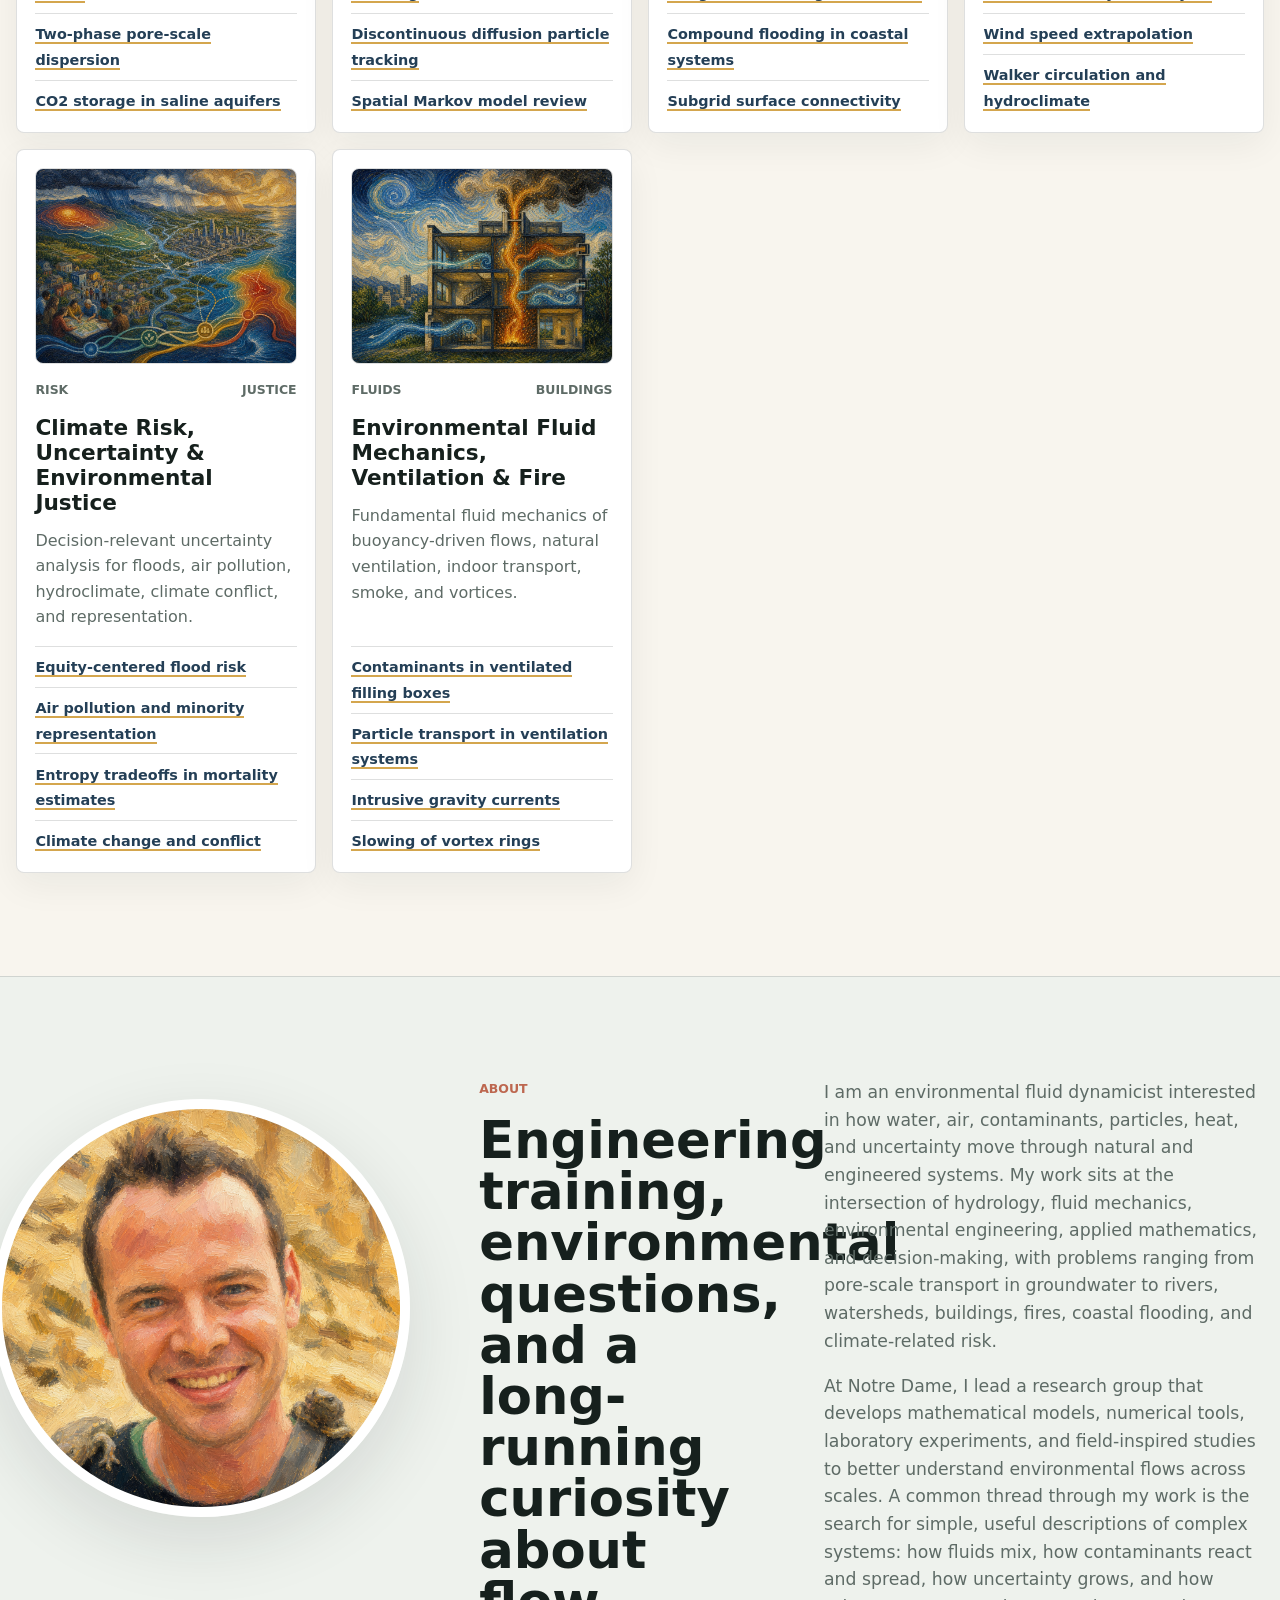
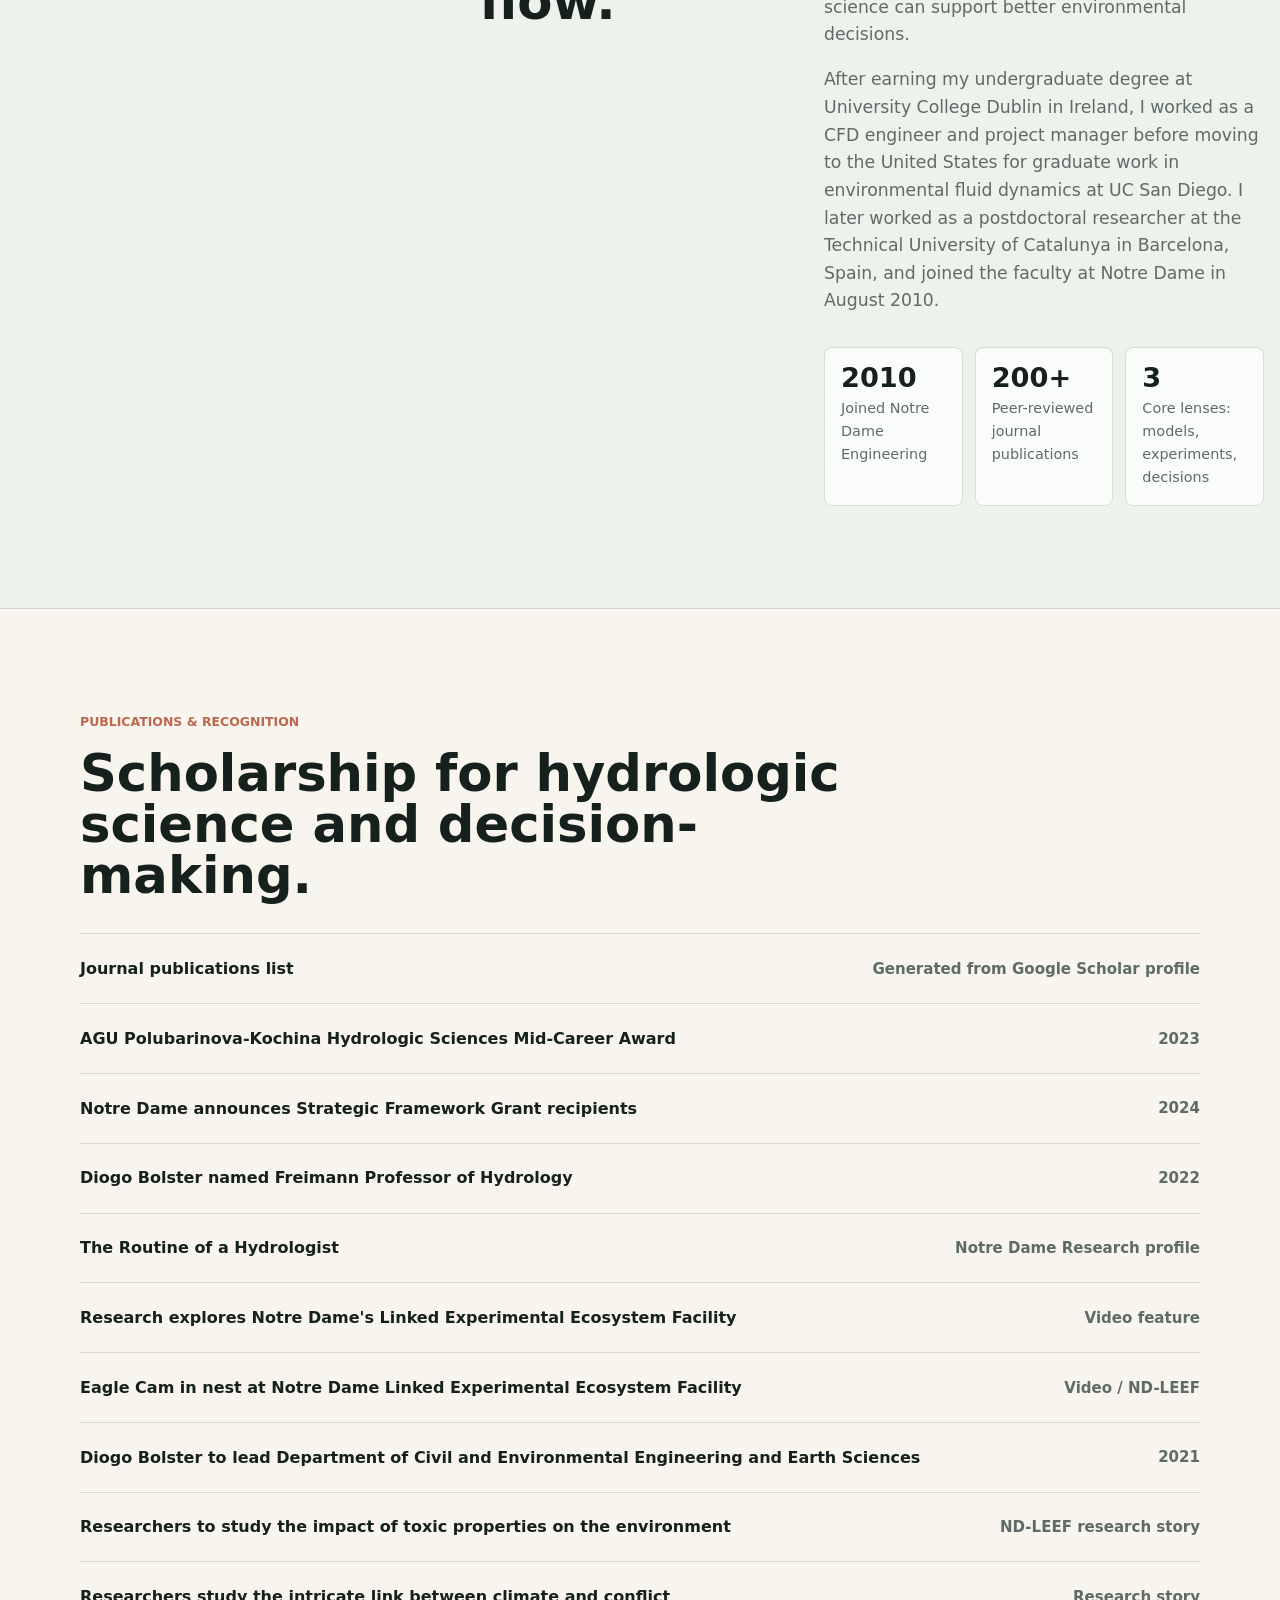
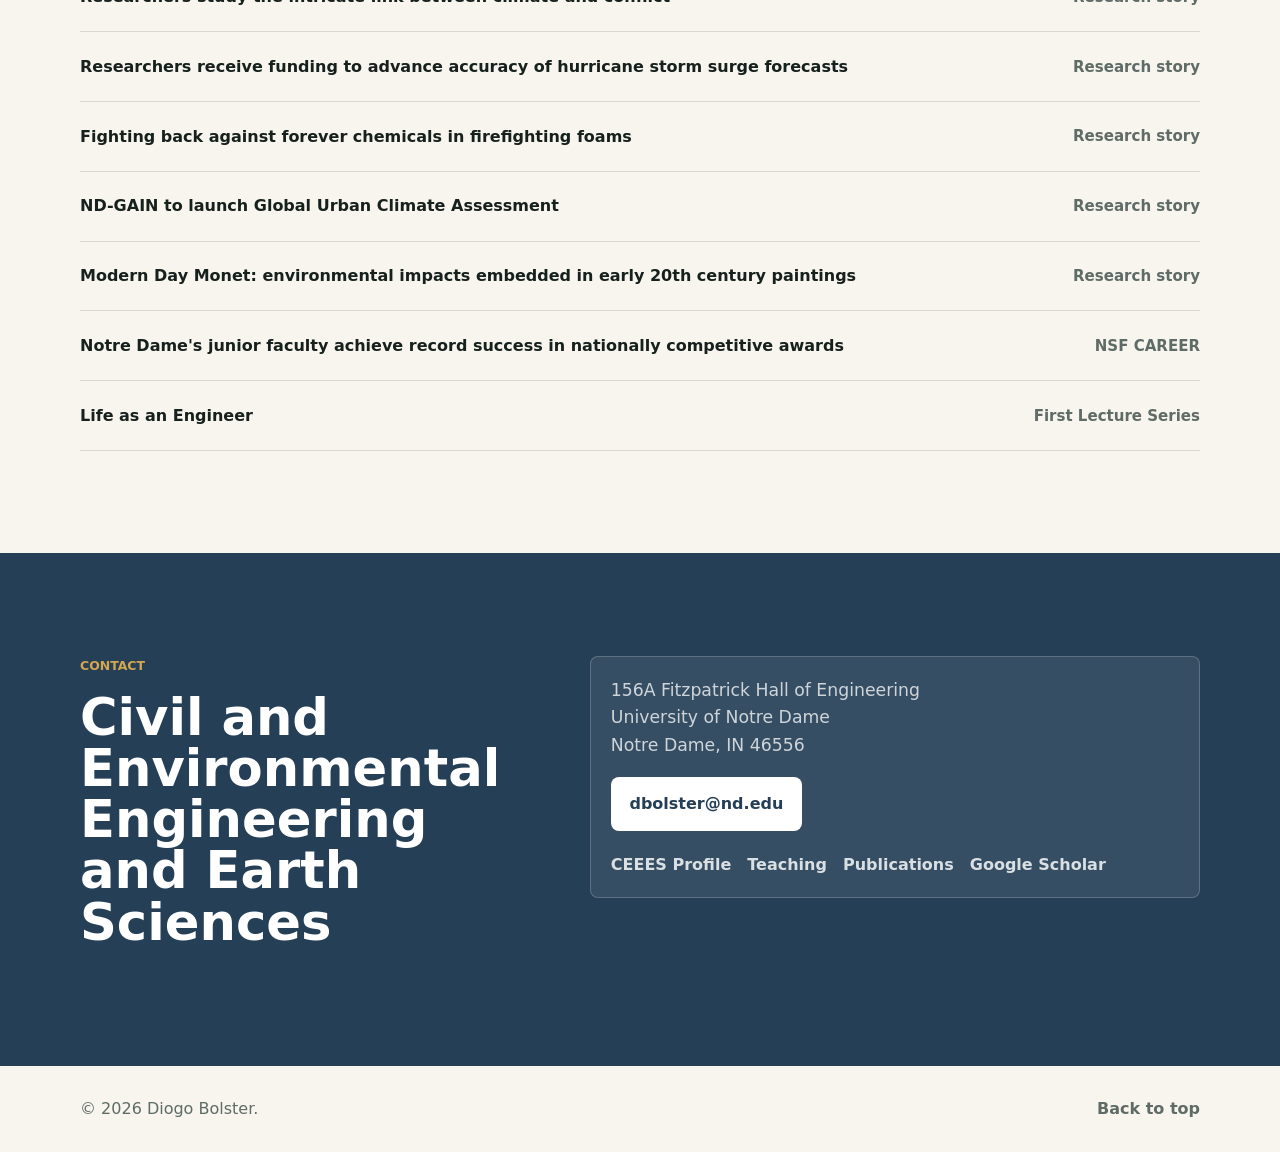
==== commit 67017cdd: "Add Fatemeh Rezaei to research group" ====
--- a/index.html
+++ b/index.html
@@ -149,6 +149,13 @@
                   <div class="member-research-figure">
                     <img src="assets/marina-cano-tbd-research.png" alt="Research theme placeholder for Marina Cano">
                   </div>
+                </article>
+                <article class="member-card">
+                  <div class="member-photo">
+                    <img src="assets/fatemeh-rezaei-post-impressionist.png" alt="Post-impressionist portrait of Fatemeh Rezaei">
+                  </div>
+                  <h4>Fatemeh Rezaei</h4>
+                  <p>PhD Student</p>
                 </article>
               </div>
             </section>
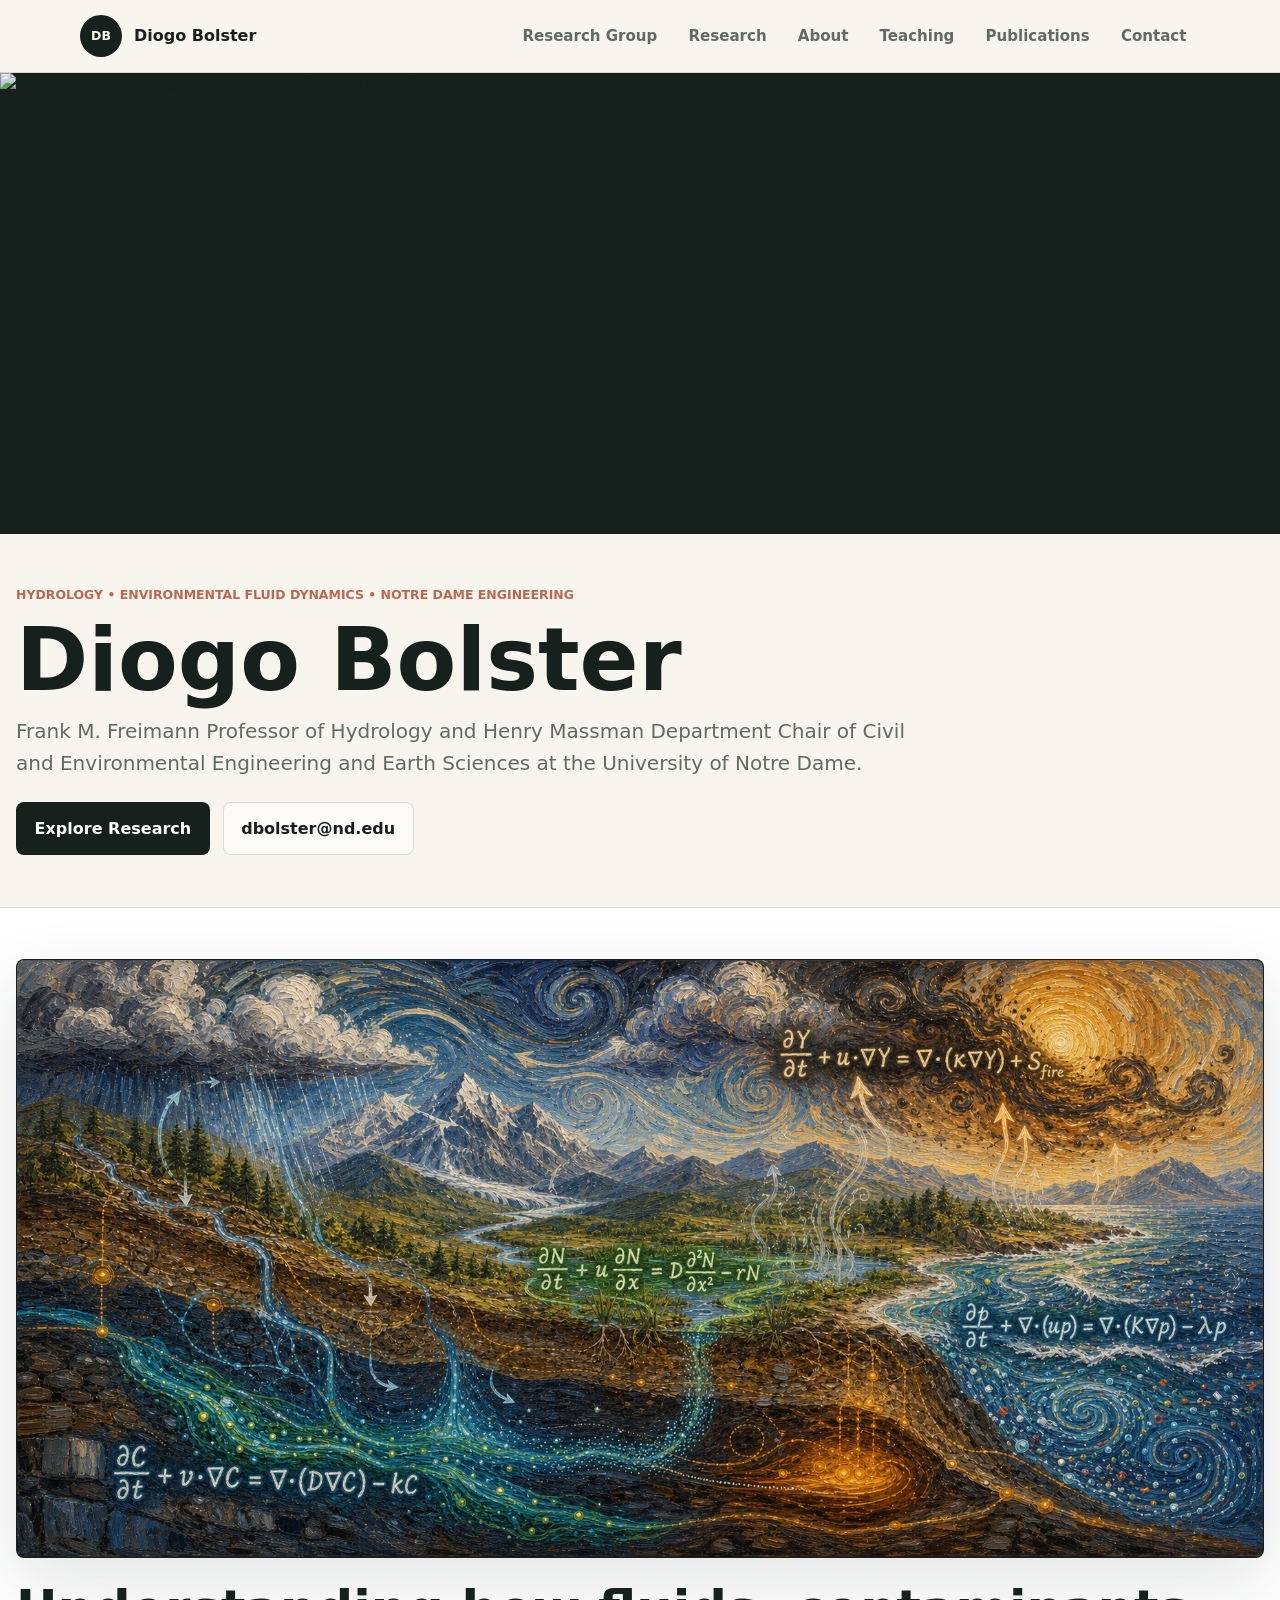
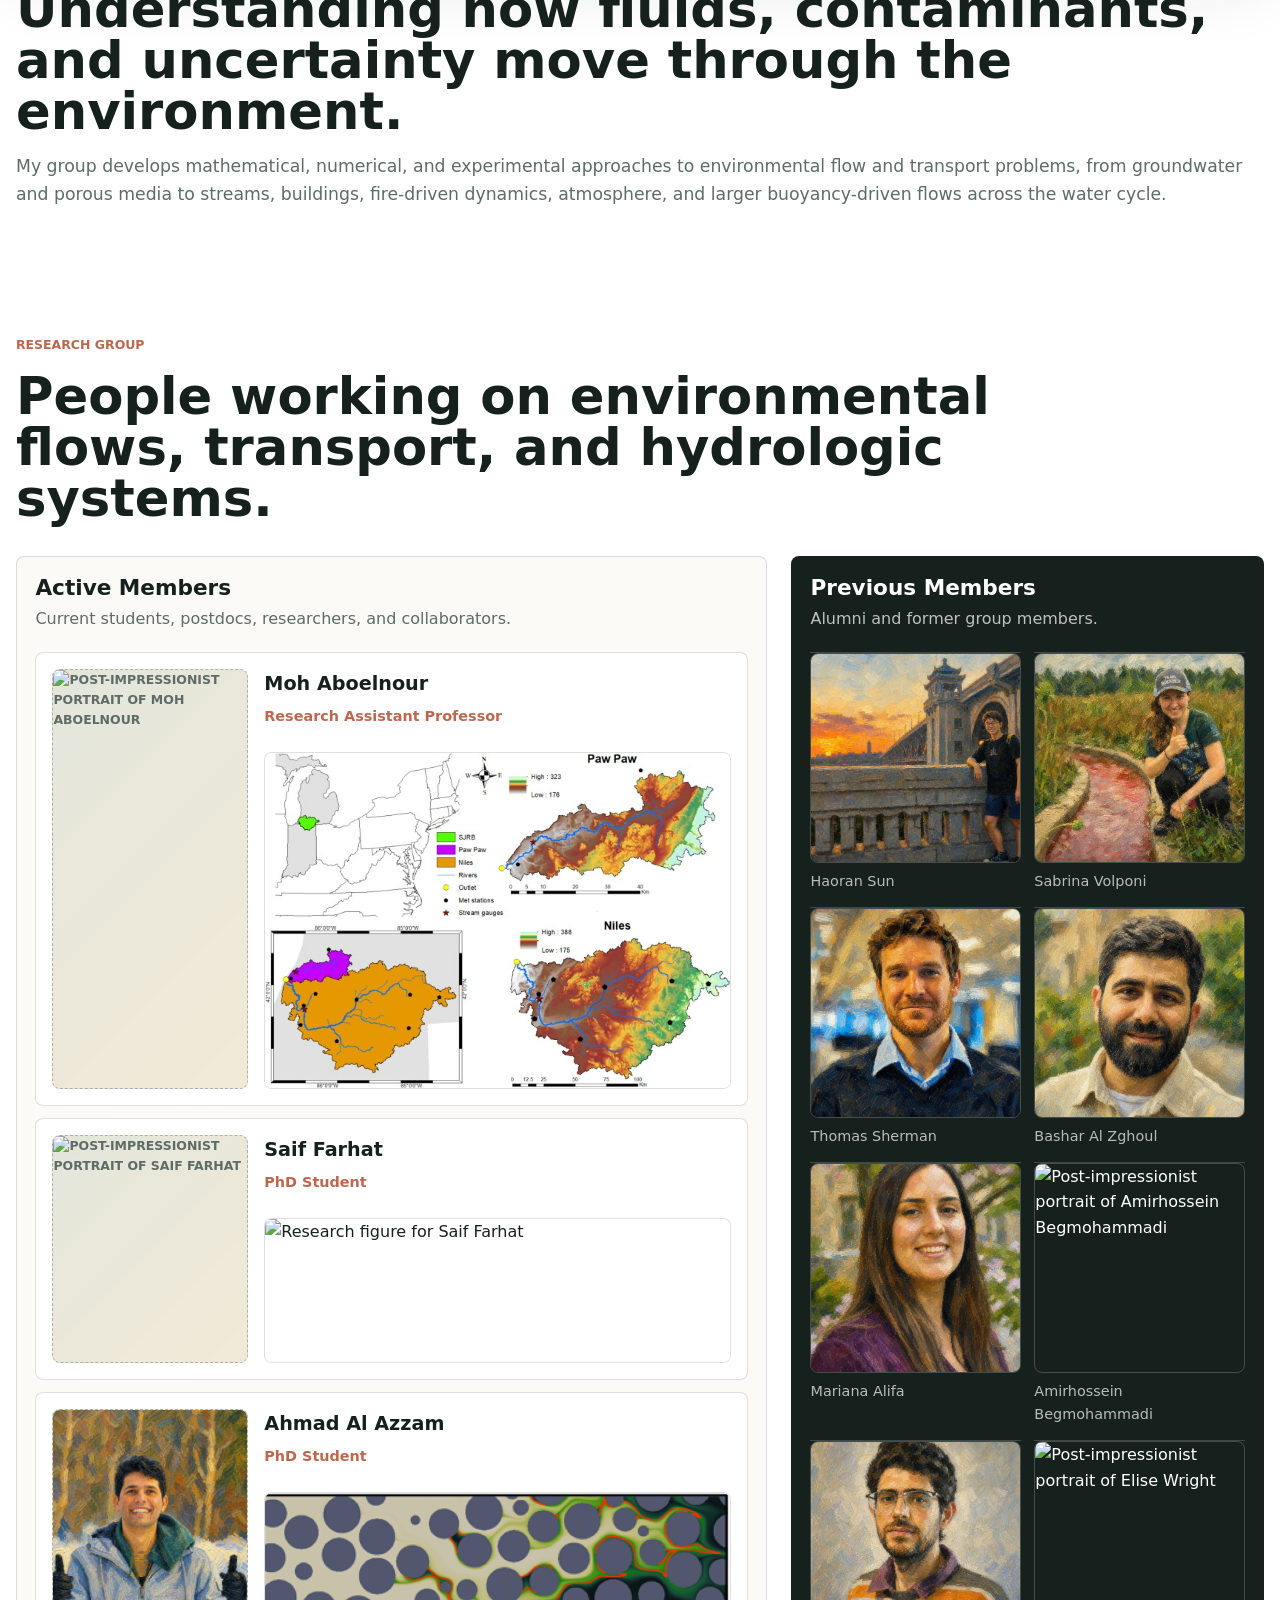
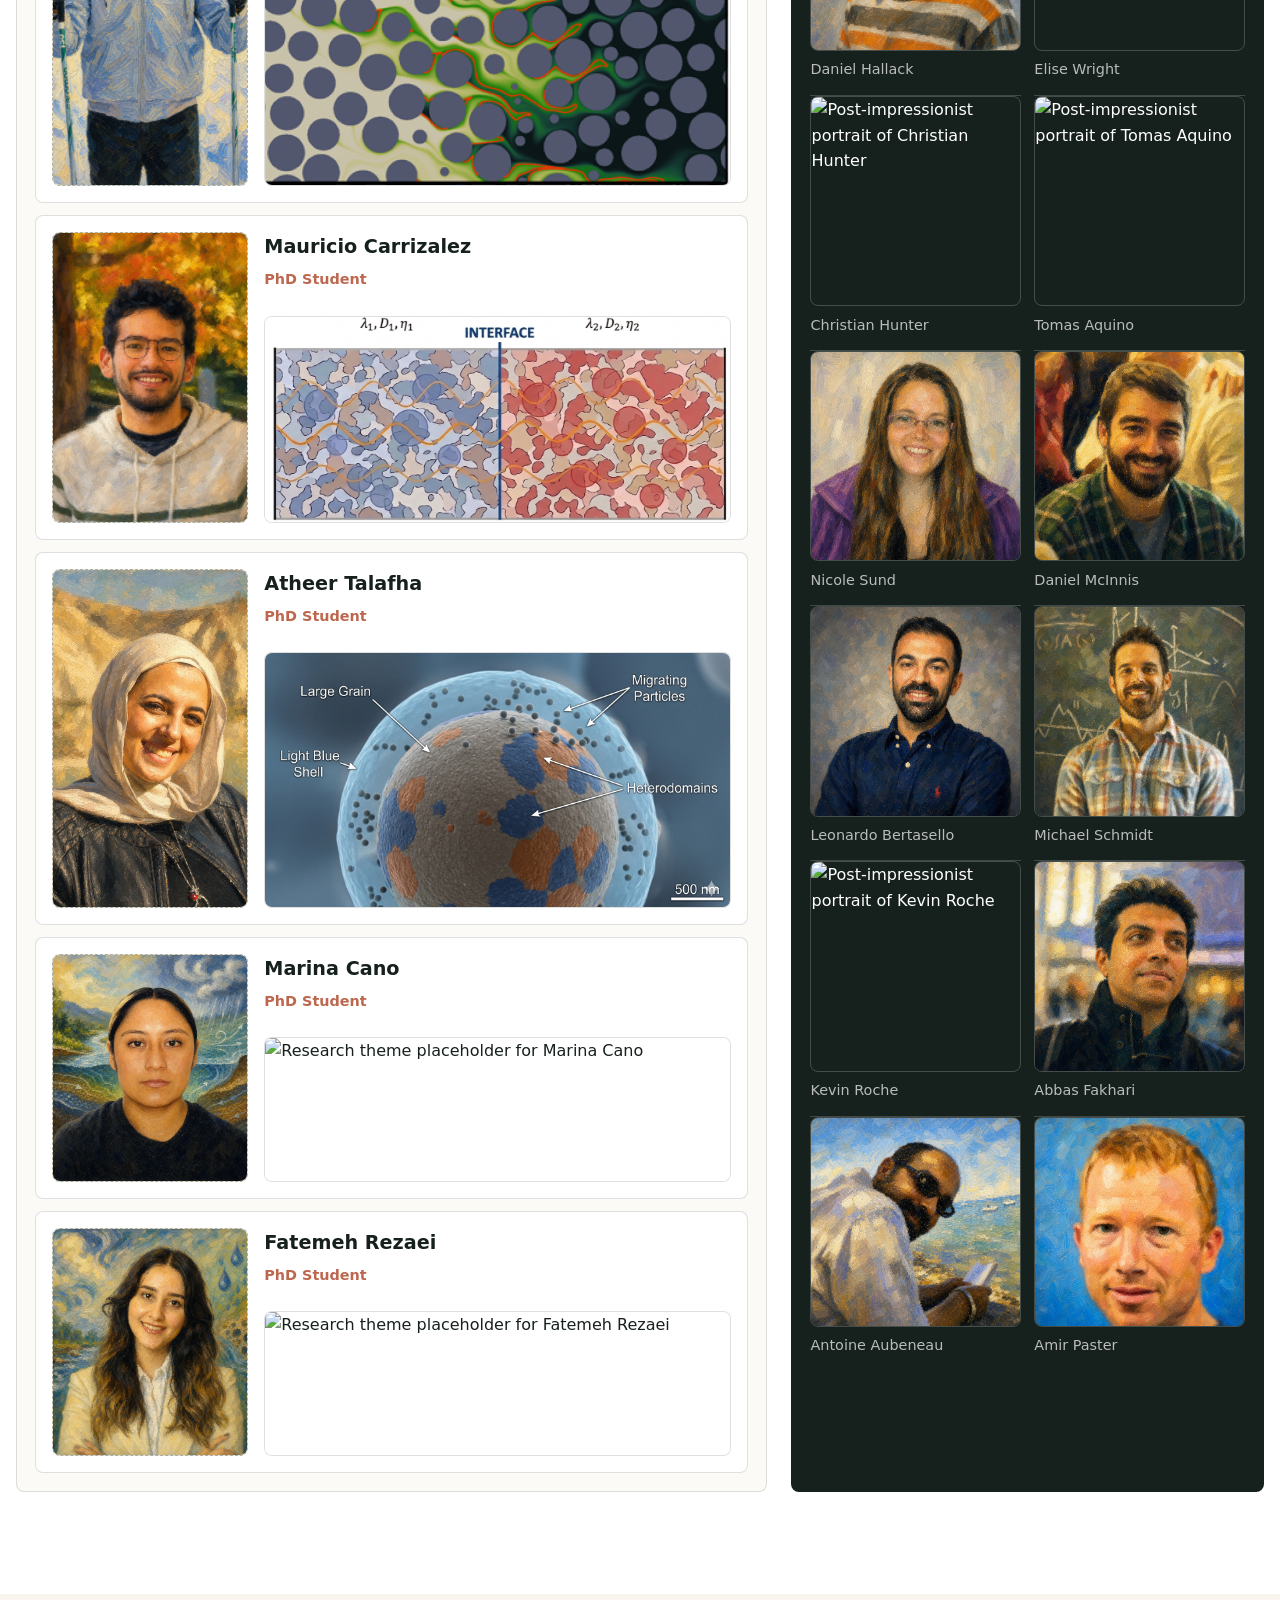
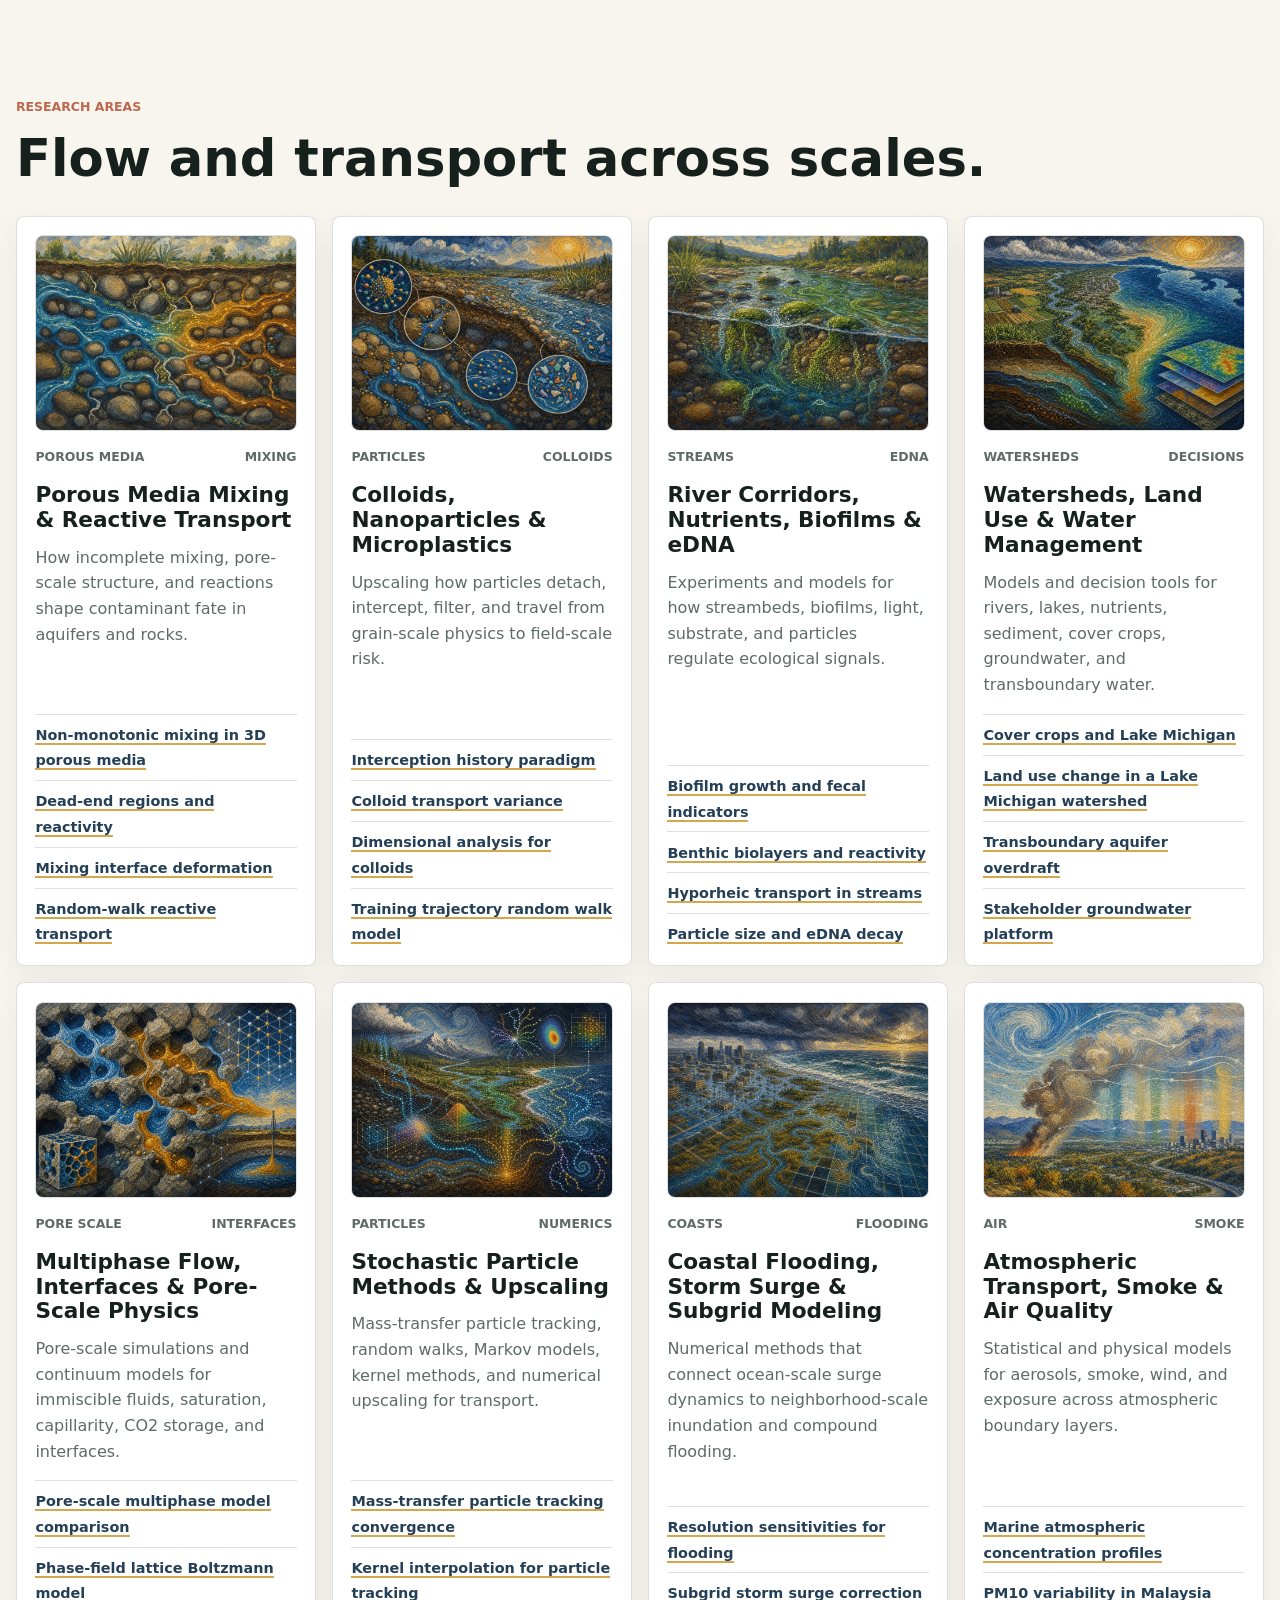
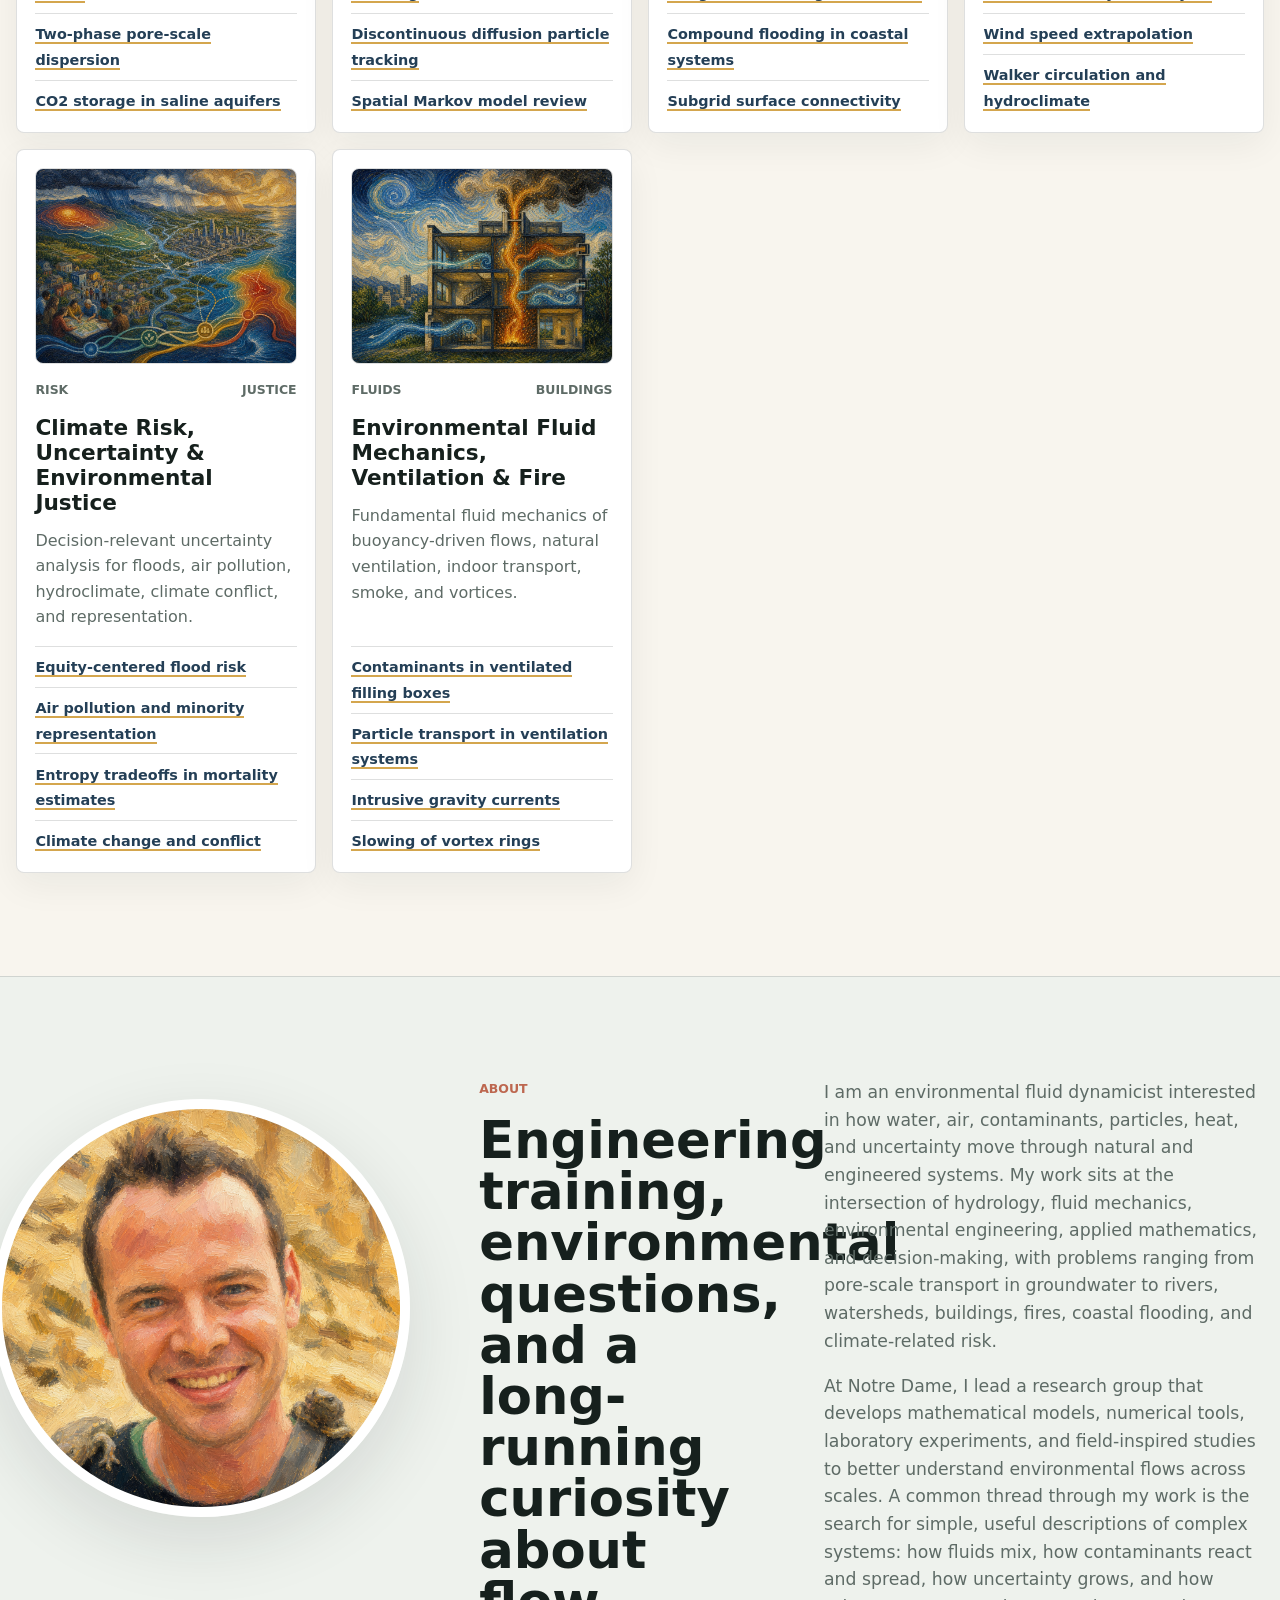
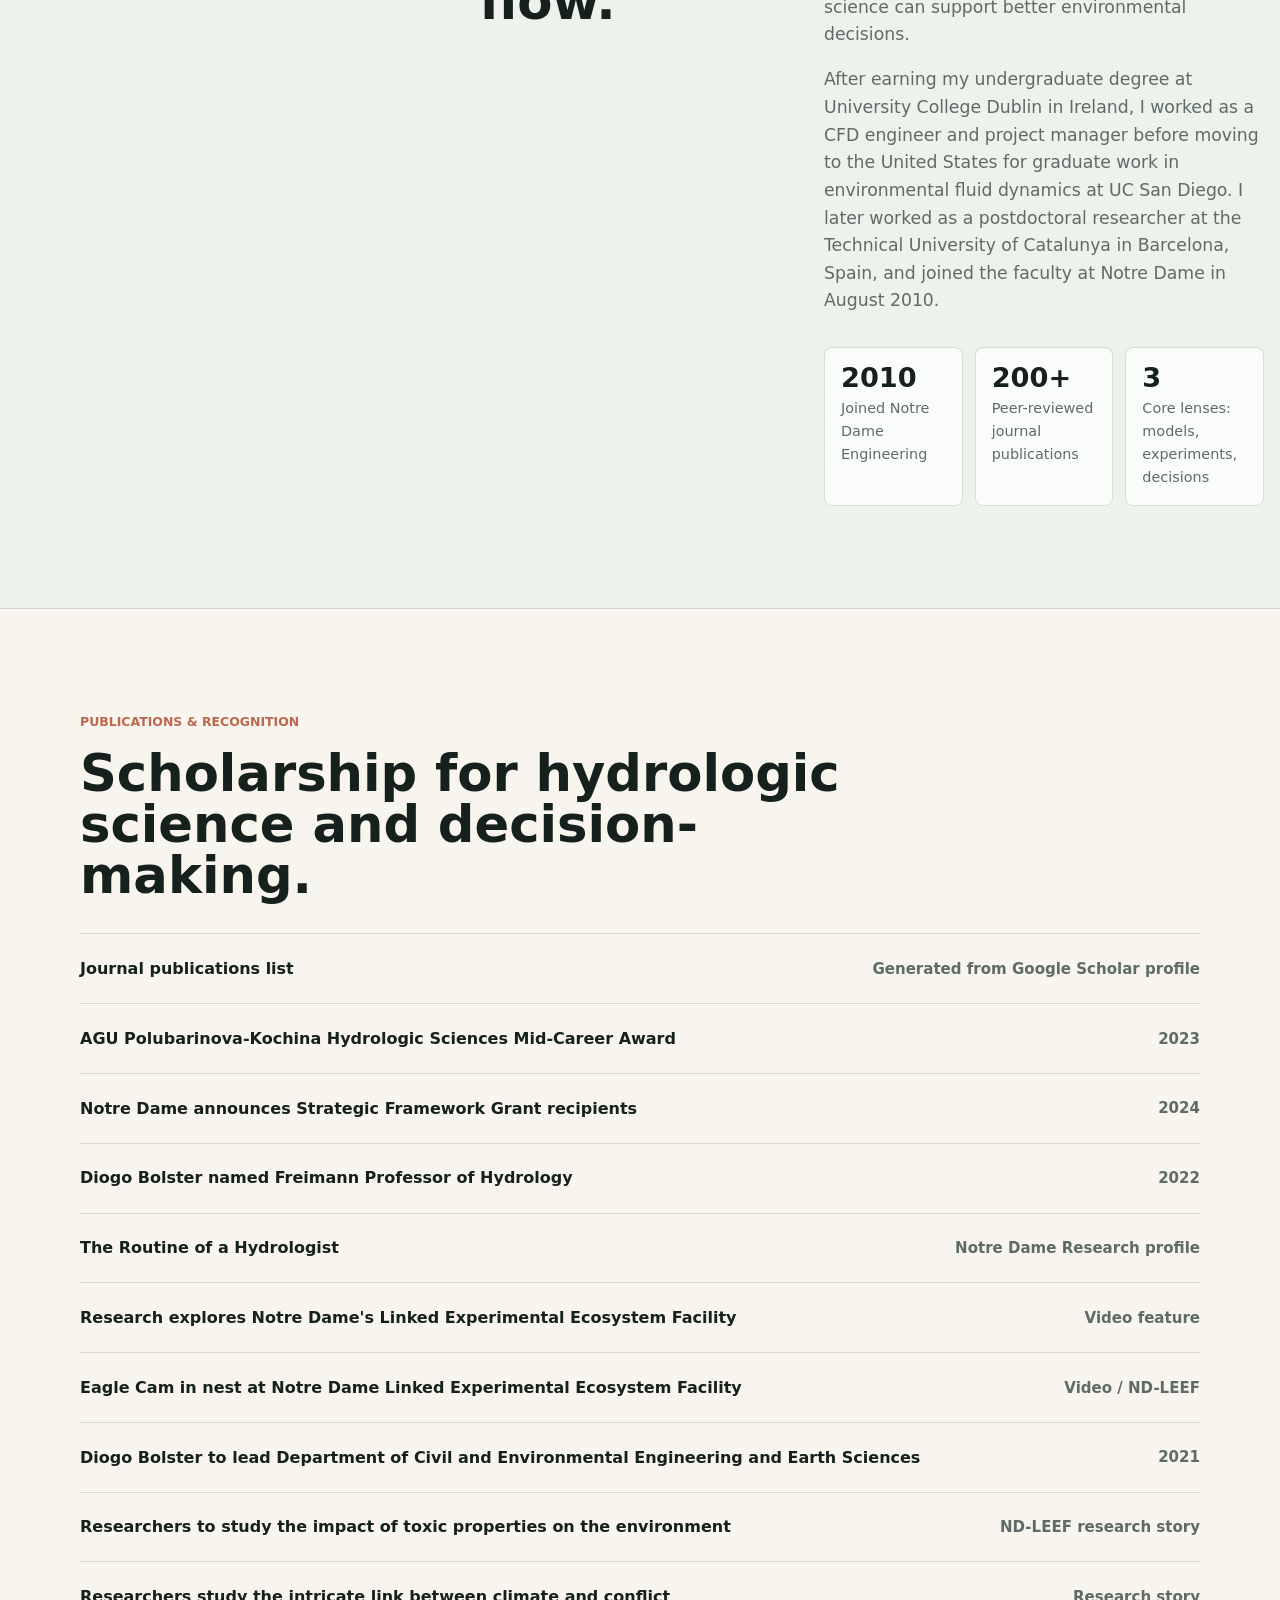
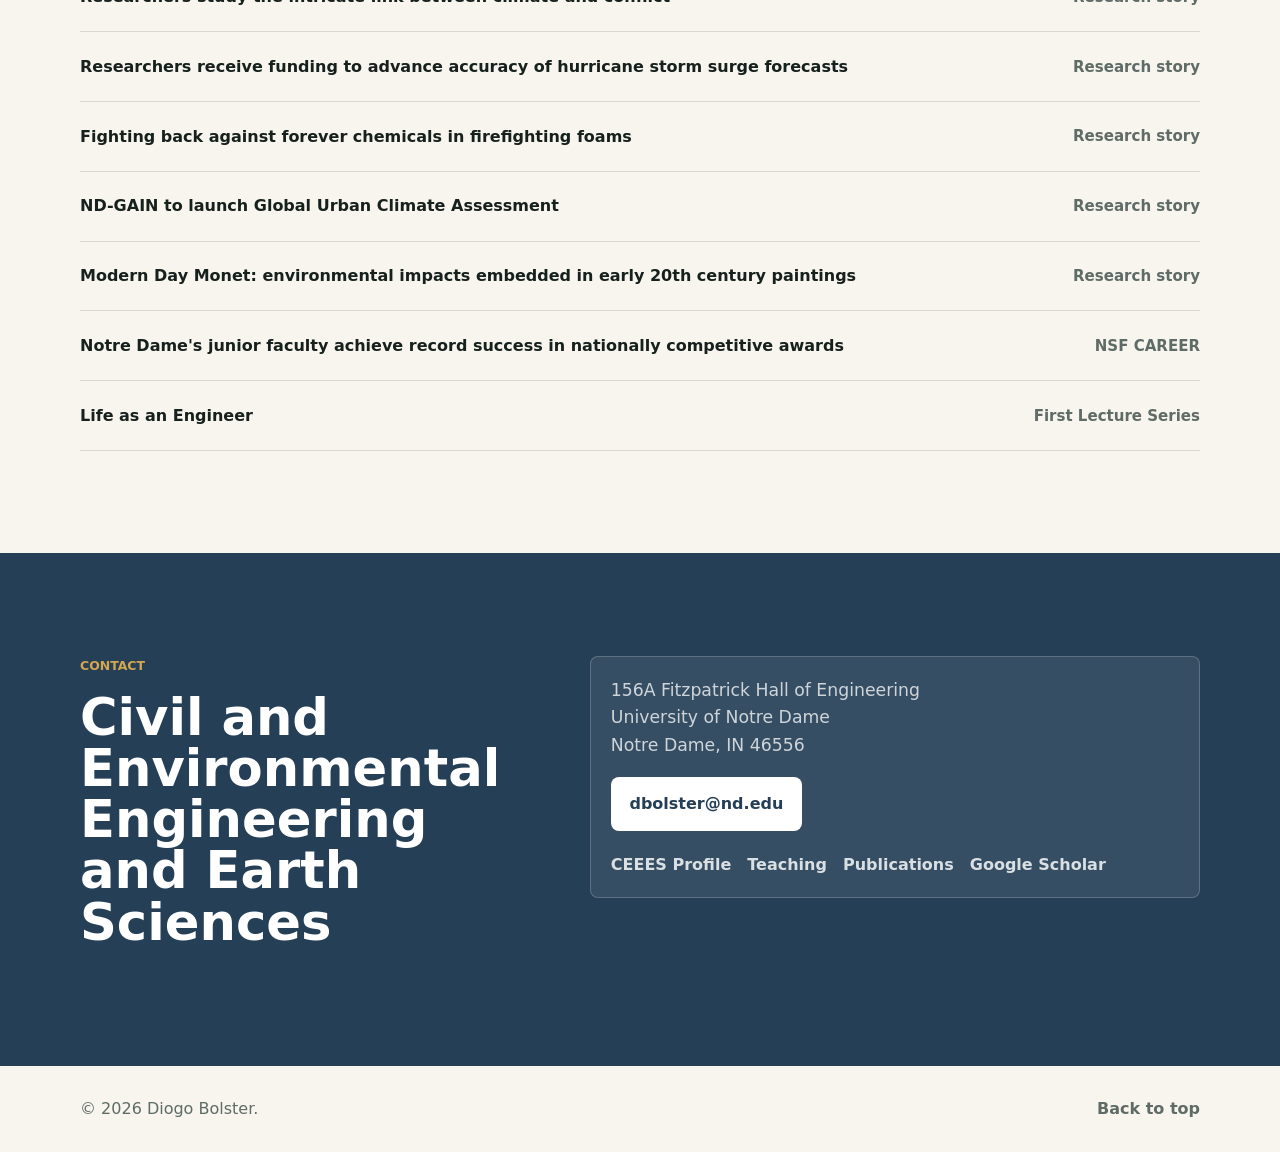
==== commit 323eb22a: "Add Fatemeh research placeholder" ====
--- a/index.html
+++ b/index.html
@@ -156,6 +156,9 @@
                   </div>
                   <h4>Fatemeh Rezaei</h4>
                   <p>PhD Student</p>
+                  <div class="member-research-figure">
+                    <img src="assets/fatemeh-rezaei-tbd-research.png" alt="Research theme placeholder for Fatemeh Rezaei">
+                  </div>
                 </article>
               </div>
             </section>
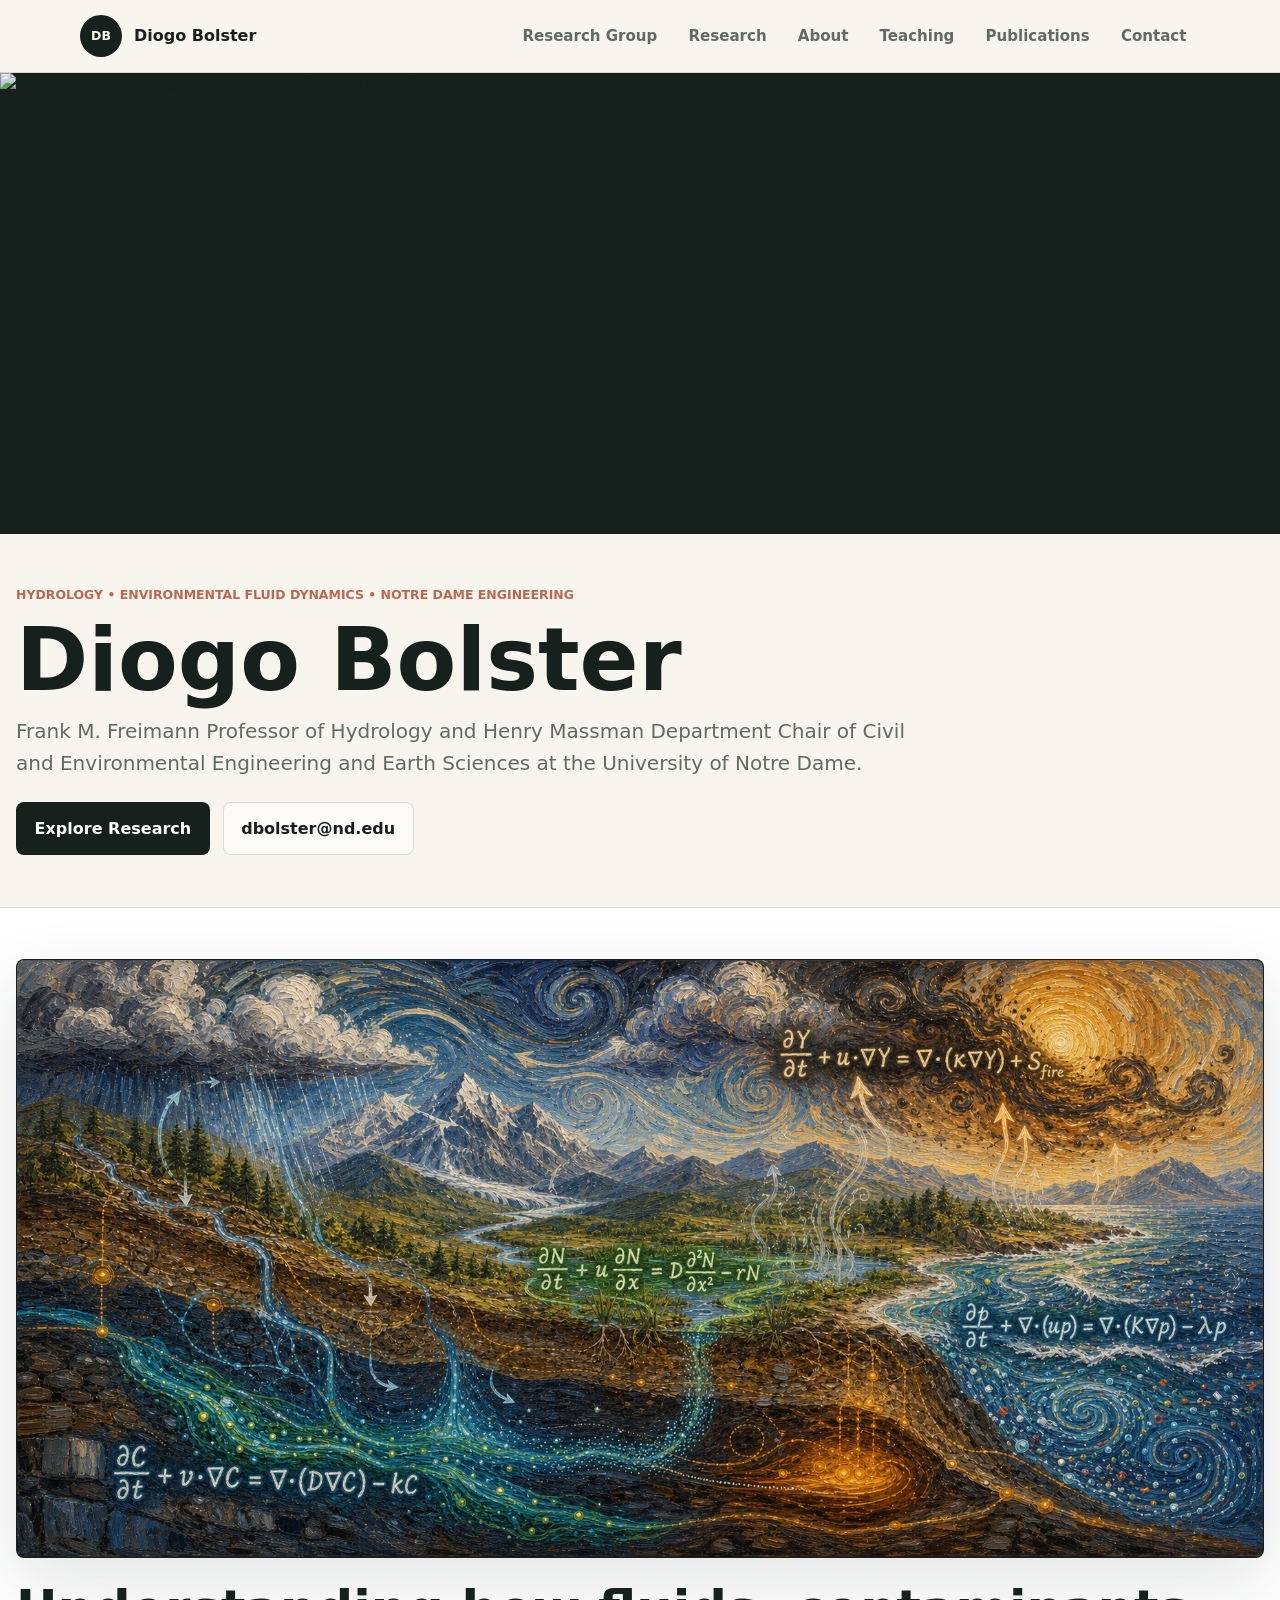
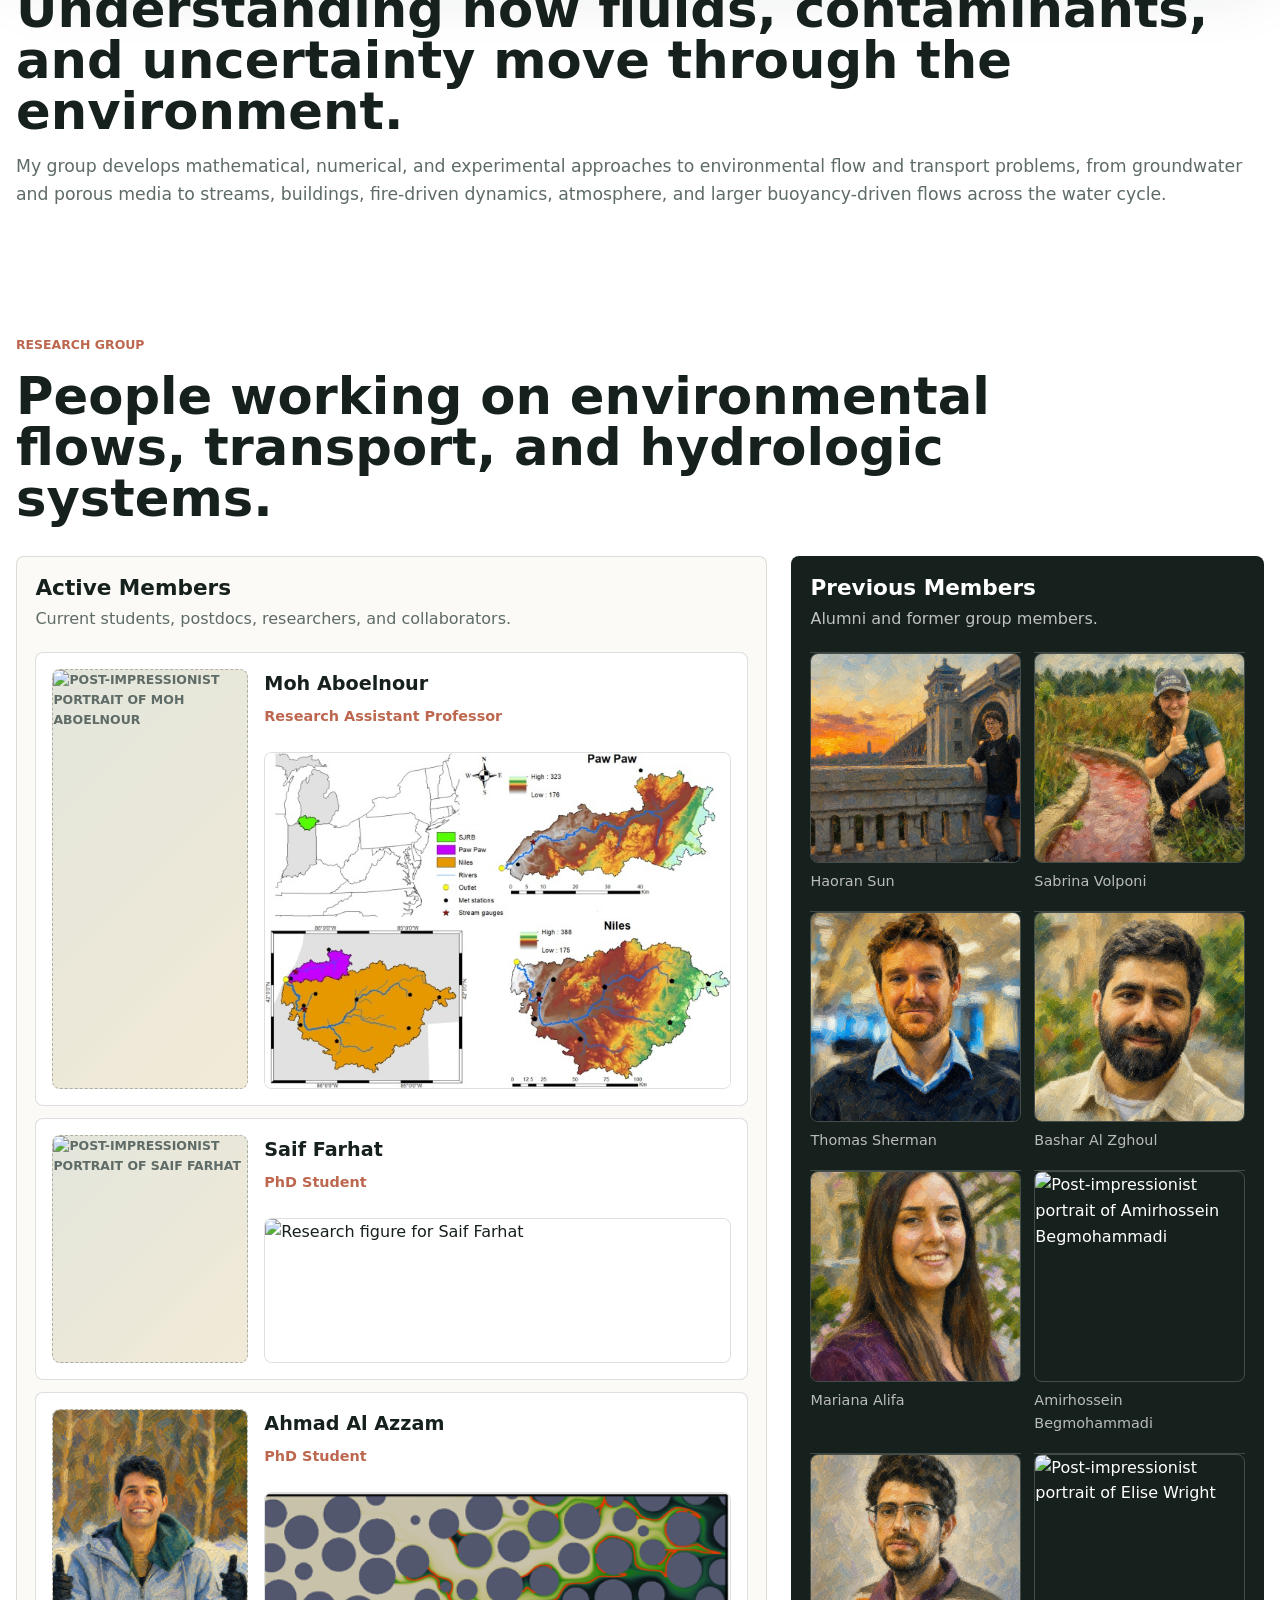
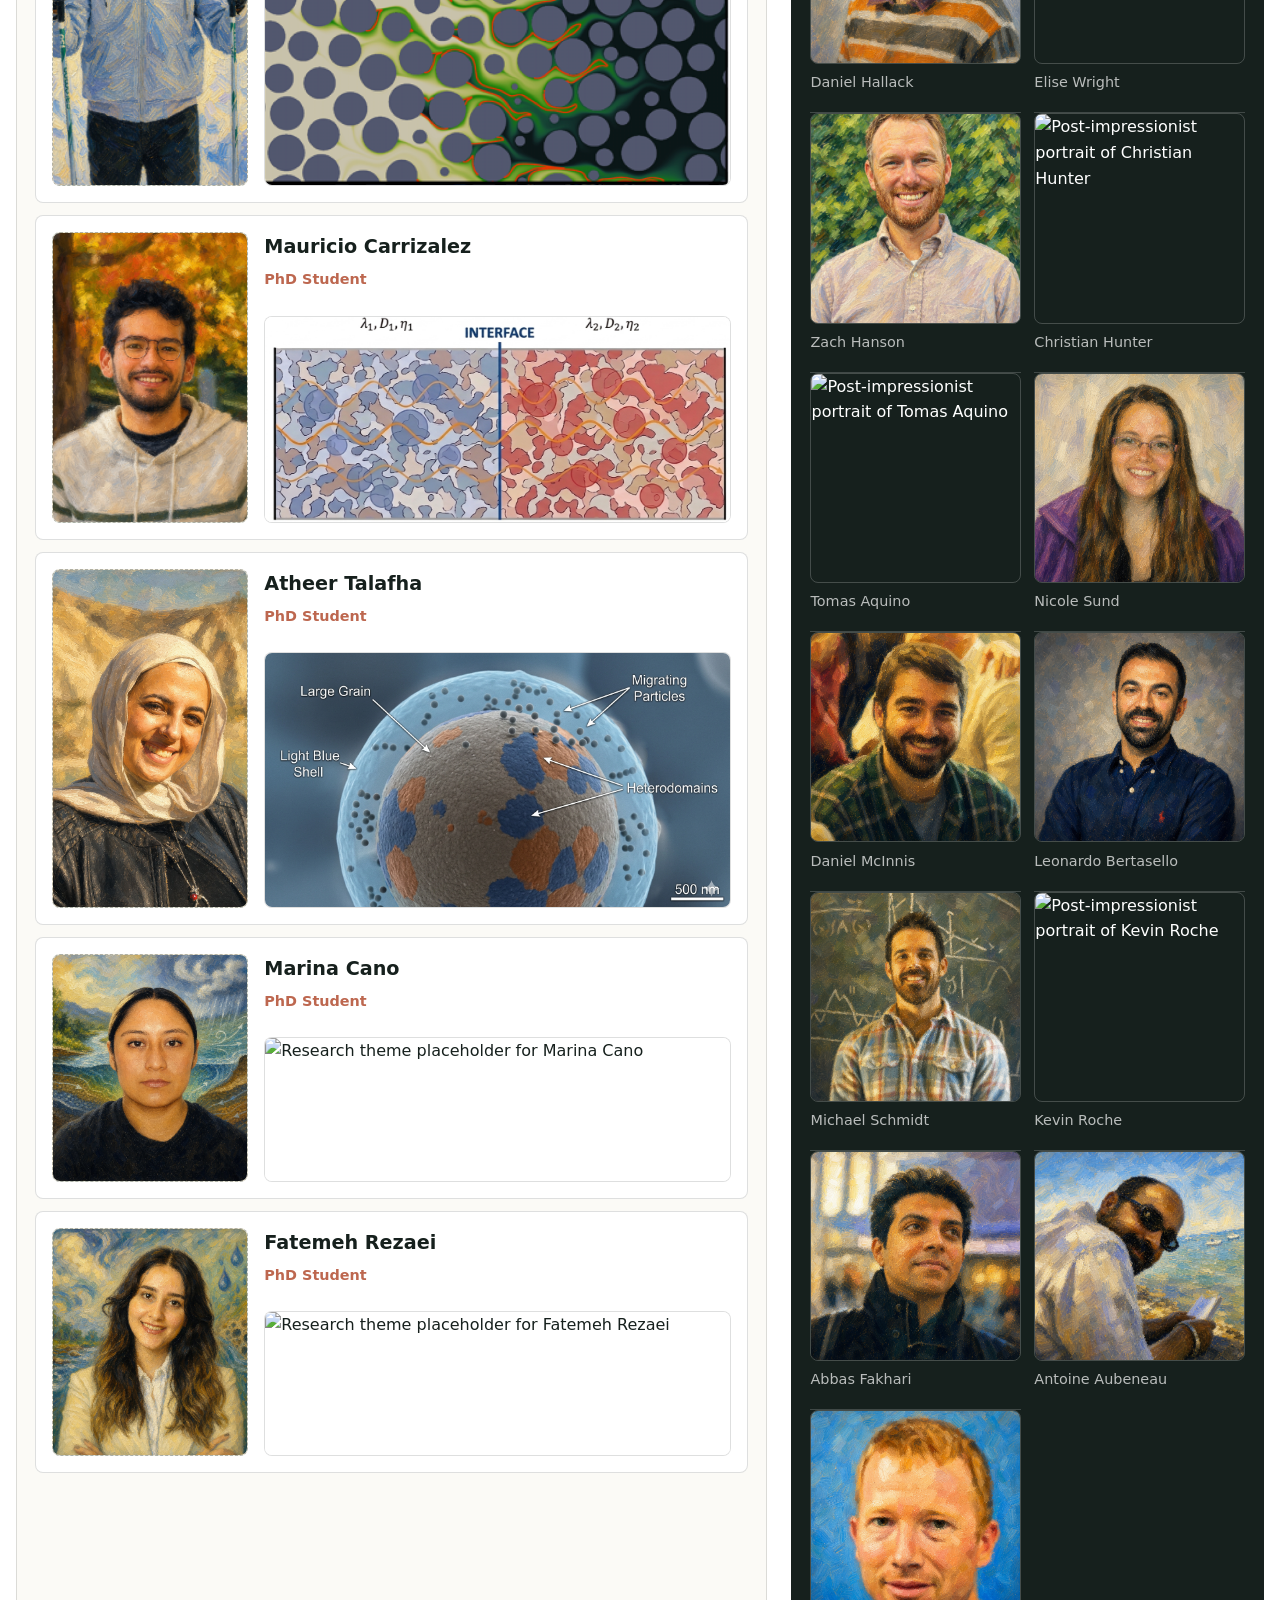
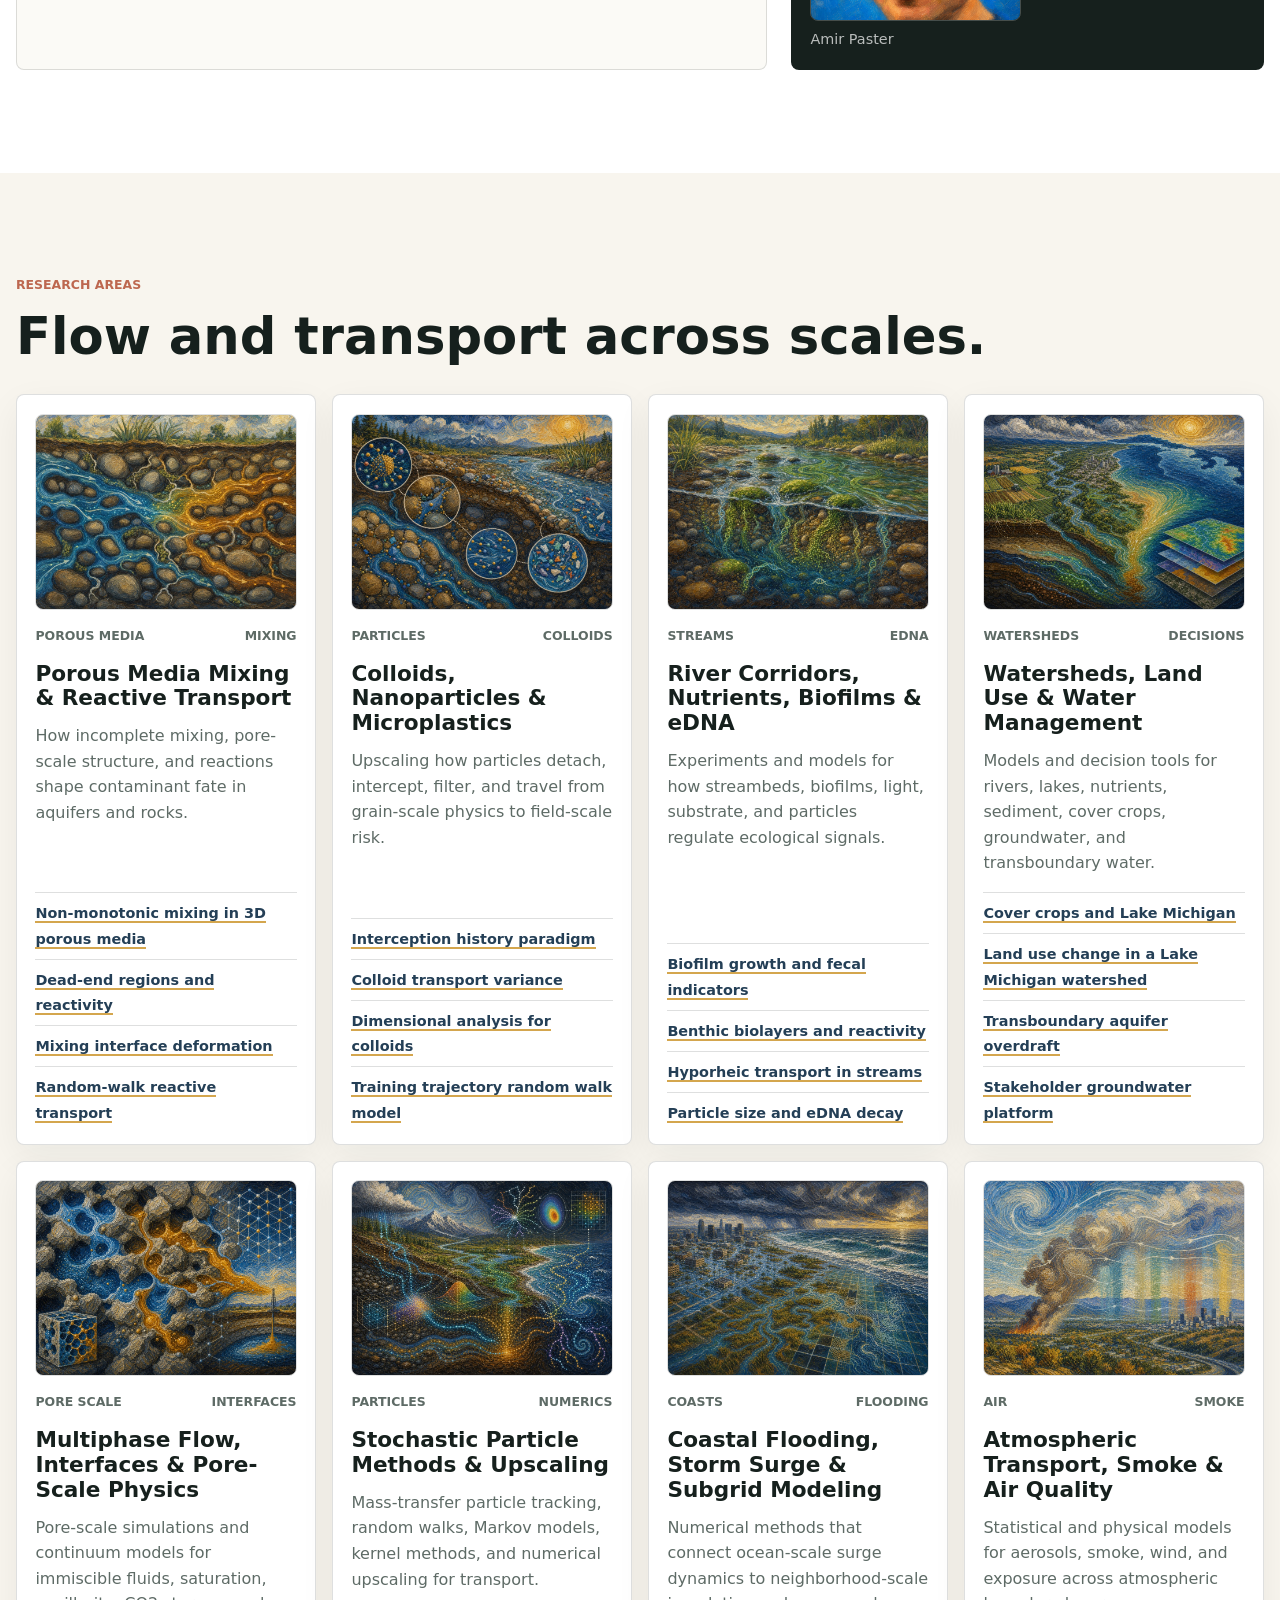
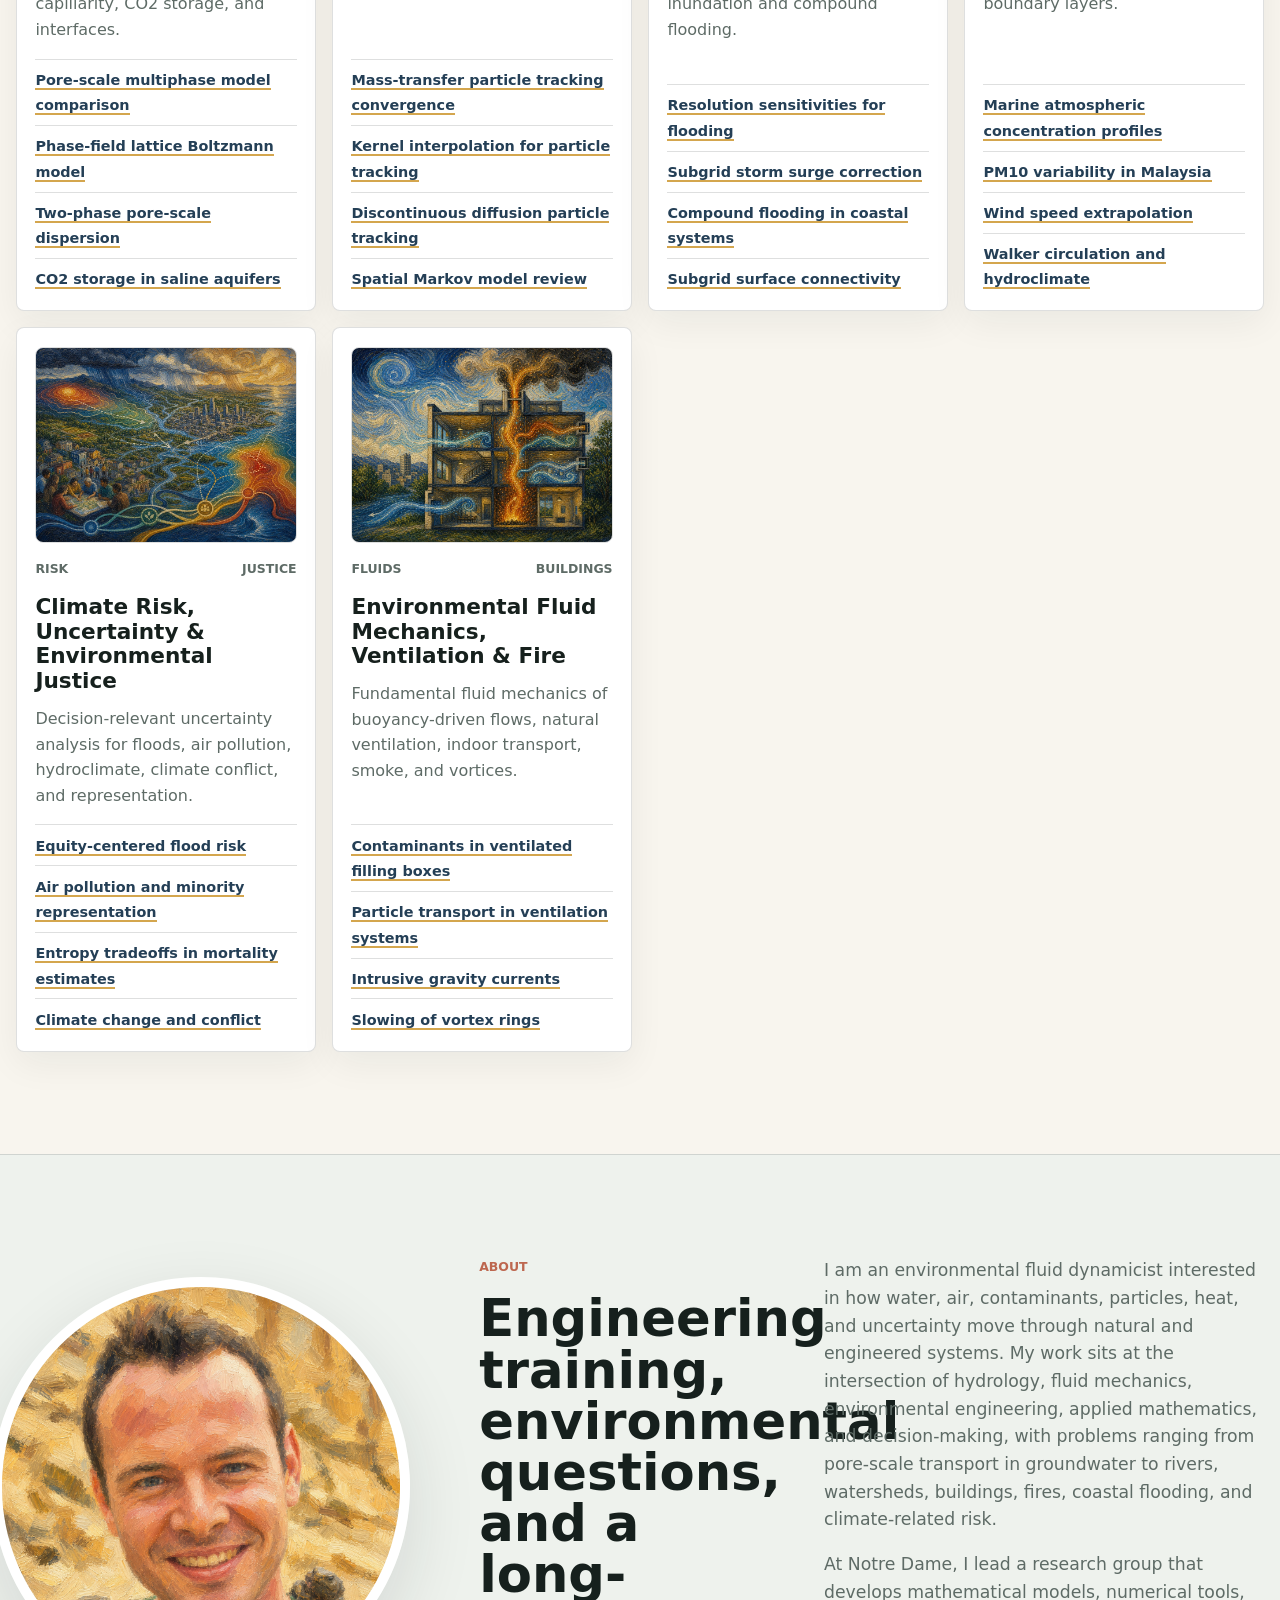
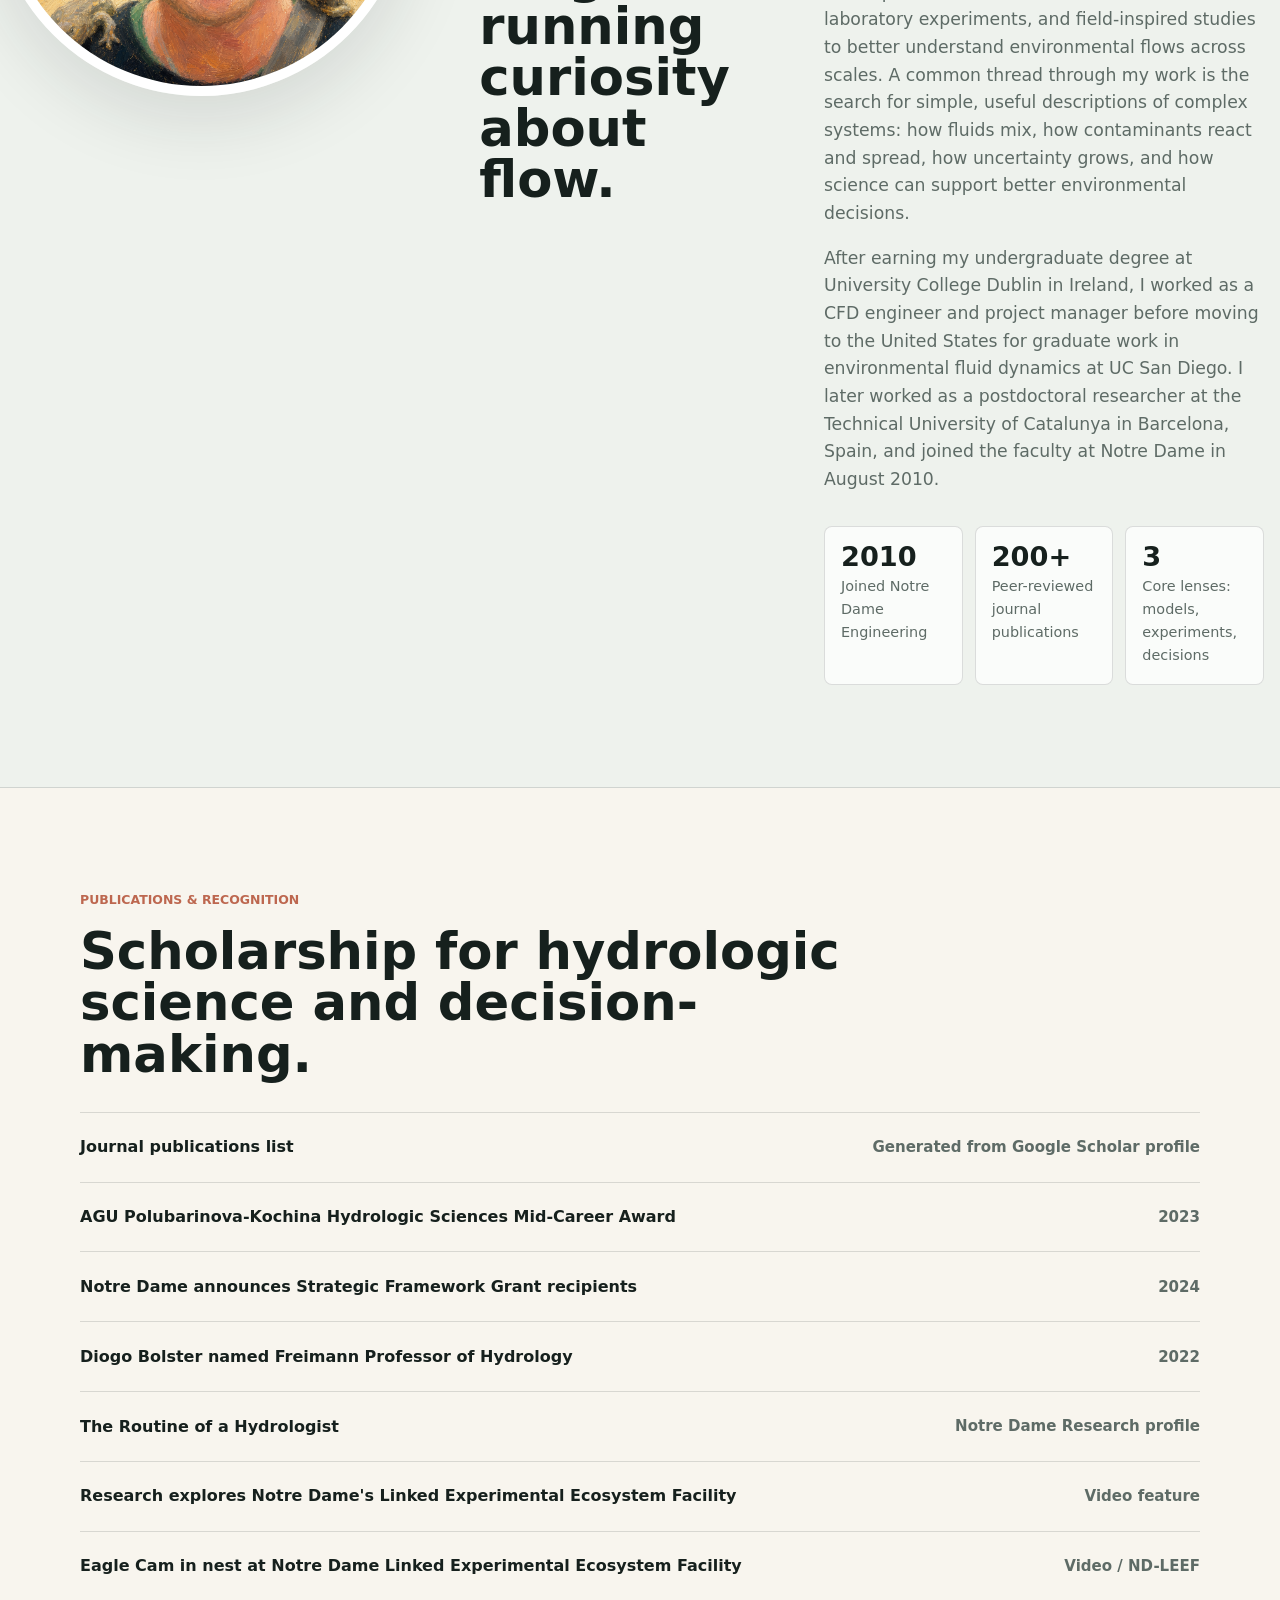
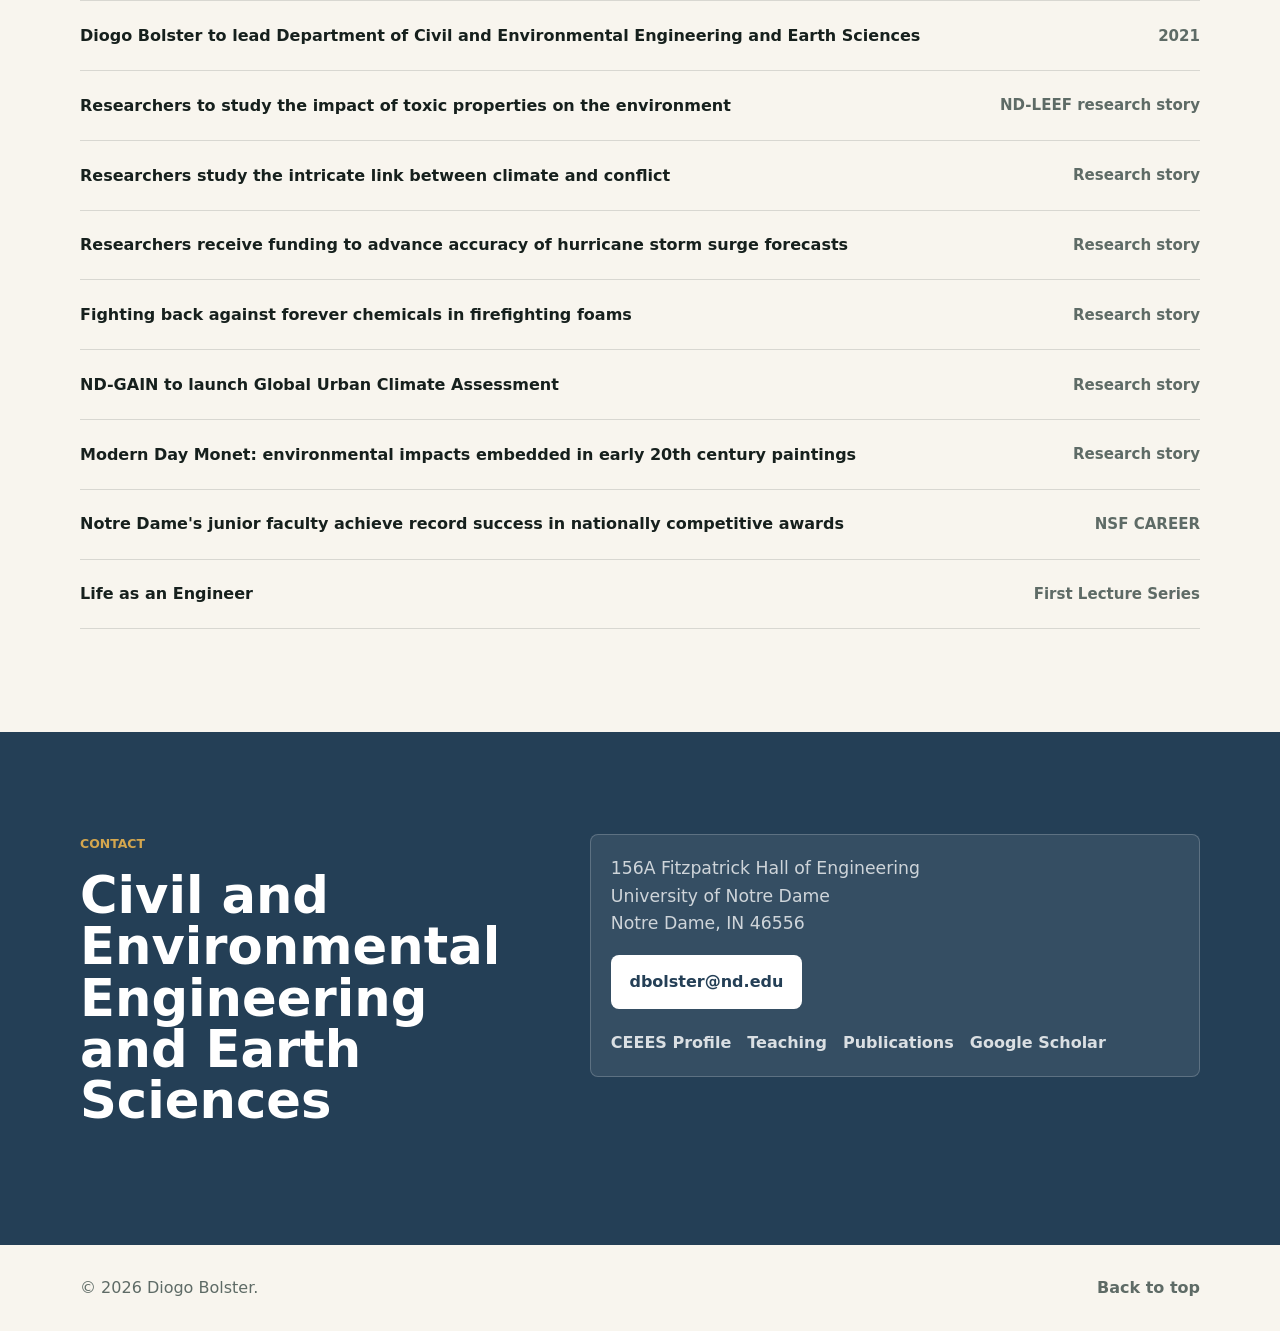
==== commit fe577f0f: "Add Zach Hanson to previous members" ====
--- a/index.html
+++ b/index.html
@@ -201,6 +201,10 @@
                 <li>
                   <img src="assets/elise-wright-post-impressionist.png" alt="Post-impressionist portrait of Elise Wright">
                   <span>Elise Wright</span>
+                </li>
+                <li>
+                  <img src="assets/zach-hanson-post-impressionist.png" alt="Post-impressionist portrait of Zach Hanson">
+                  <span>Zach Hanson</span>
                 </li>
                 <li>
                   <img src="assets/christian-hunter-post-impressionist.png" alt="Post-impressionist portrait of Christian Hunter">
--- a/styles.css
+++ b/styles.css
@@ -540,6 +540,8 @@
 }
 
 .alumni-panel {
+  display: flex;
+  flex-direction: column;
   background: var(--ink);
   color: var(--surface);
 }
@@ -549,9 +551,12 @@
 }
 
 .alumni-list {
+  flex: 1;
   display: grid;
   grid-template-columns: repeat(2, minmax(0, 1fr));
-  gap: 0.85rem;
+  align-content: space-between;
+  column-gap: 0.85rem;
+  row-gap: clamp(1rem, 1.4vw, 1.7rem);
   margin: 0;
   padding: 0;
   list-style: none;
@@ -890,6 +895,29 @@
   background: var(--surface);
   border: 1px solid var(--line);
   border-radius: var(--radius);
+}
+
+.publication-year {
+  display: flex;
+  align-items: center;
+  gap: 1rem;
+  margin: 1.75rem 0 0.35rem;
+  color: var(--red);
+  font-family: Georgia, "Times New Roman", serif;
+  font-size: clamp(1.9rem, 4vw, 3.2rem);
+  font-weight: 900;
+  line-height: 1;
+}
+
+.publication-year:first-child {
+  margin-top: 0;
+}
+
+.publication-year::after {
+  content: "";
+  flex: 1;
+  height: 2px;
+  background: linear-gradient(90deg, var(--red), rgba(122, 154, 133, 0.15));
 }
 
 .publication-number {
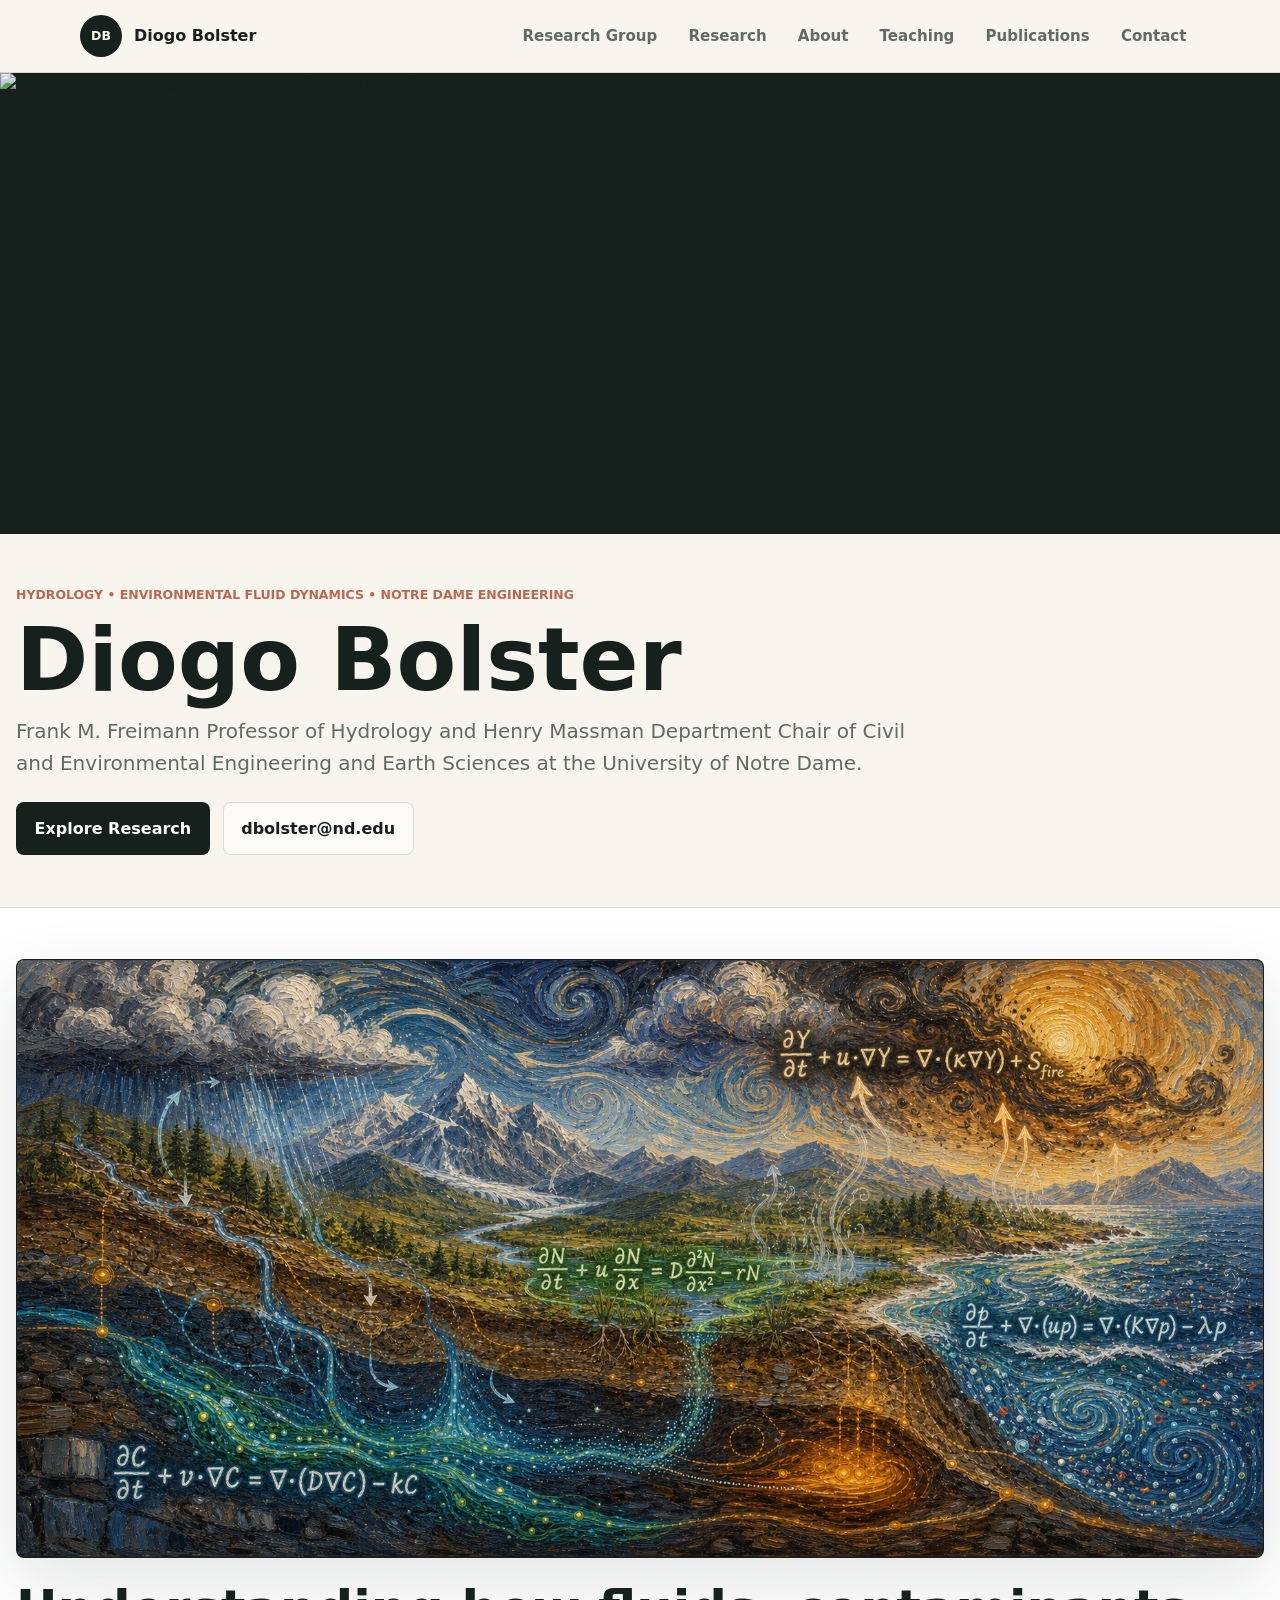
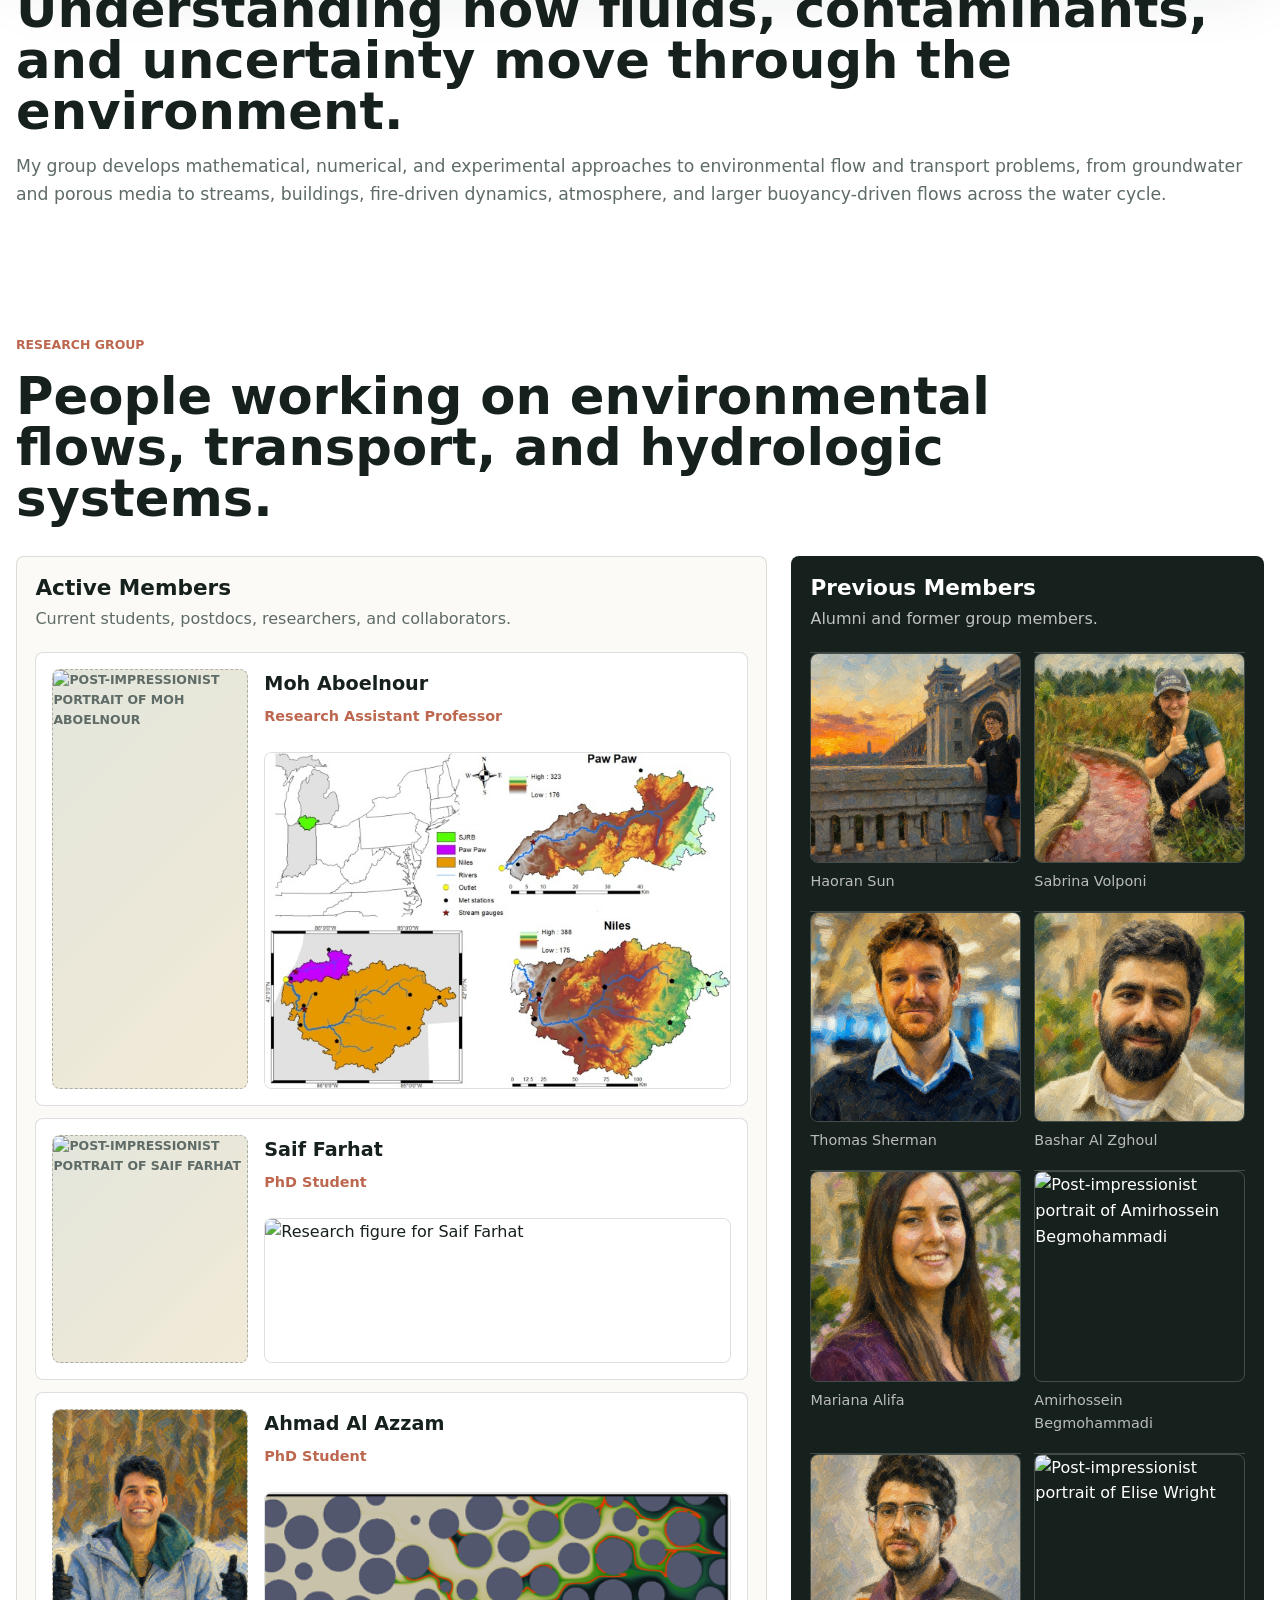
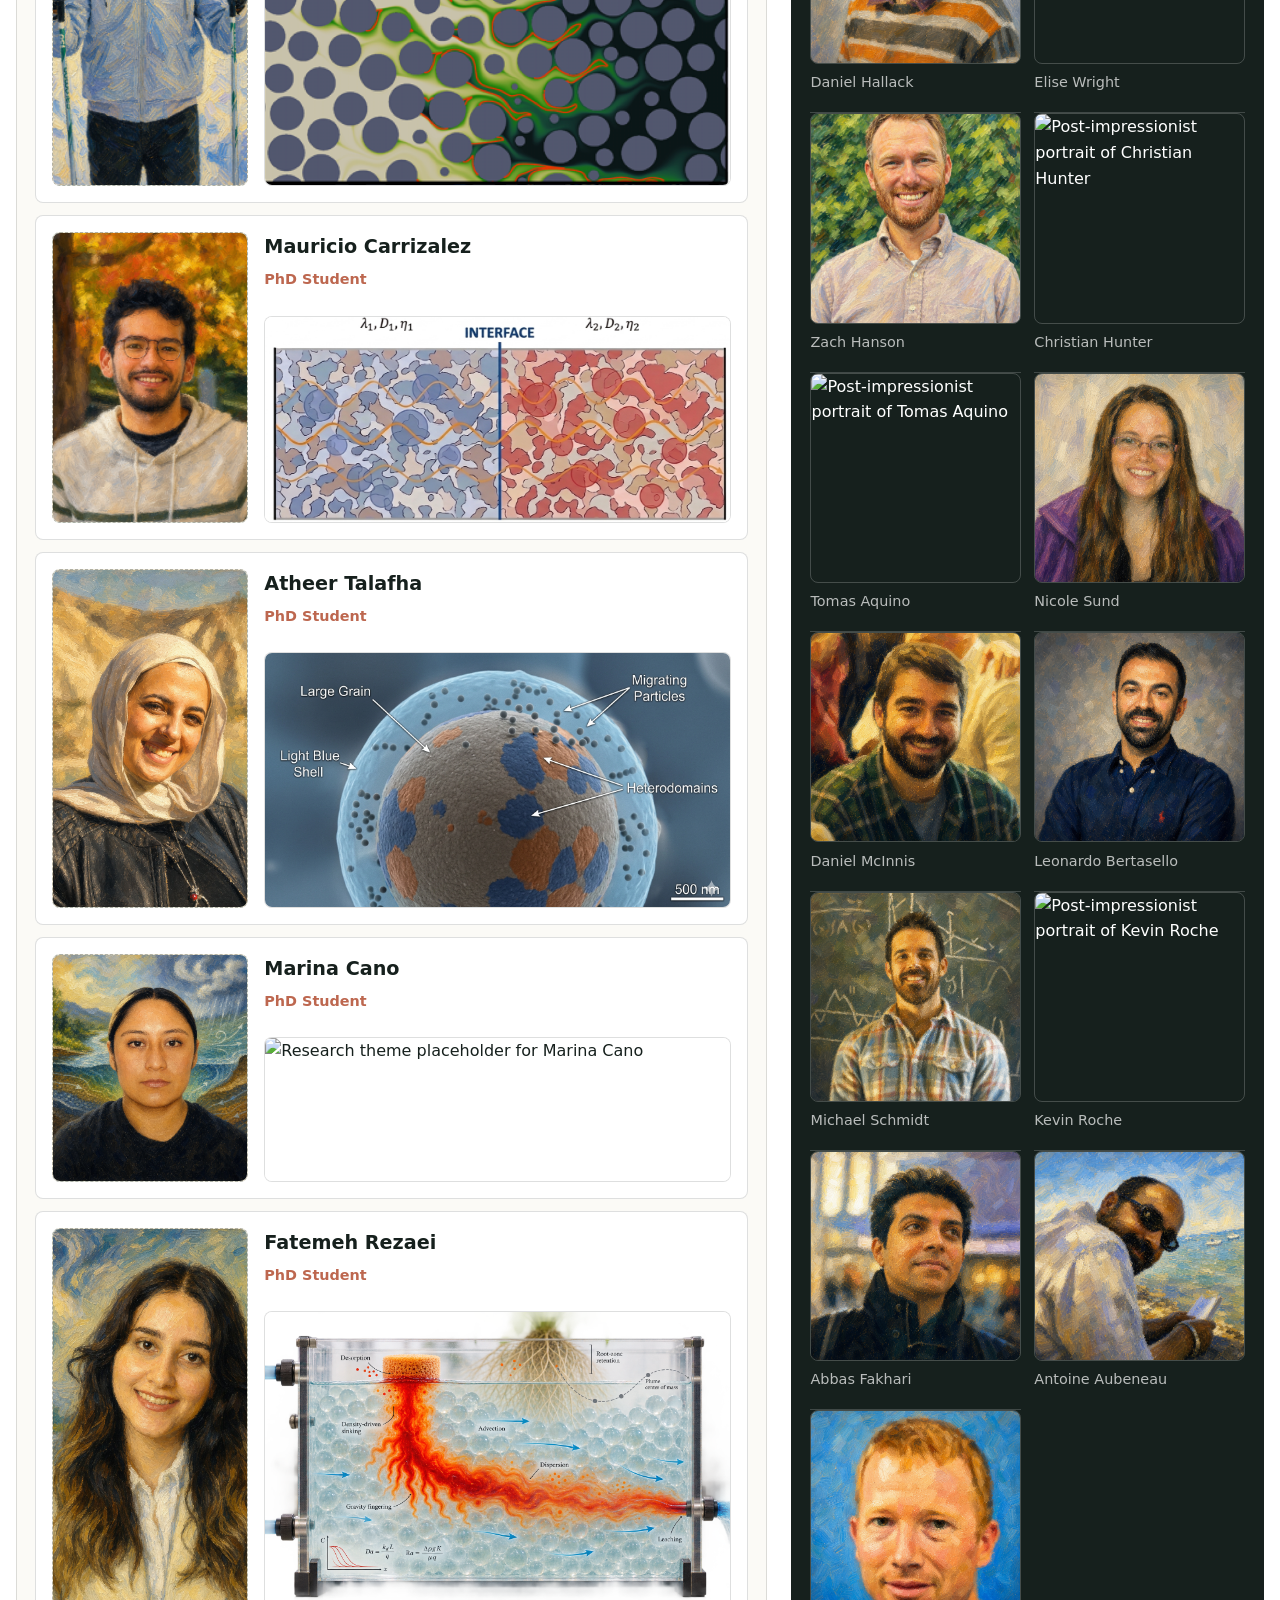
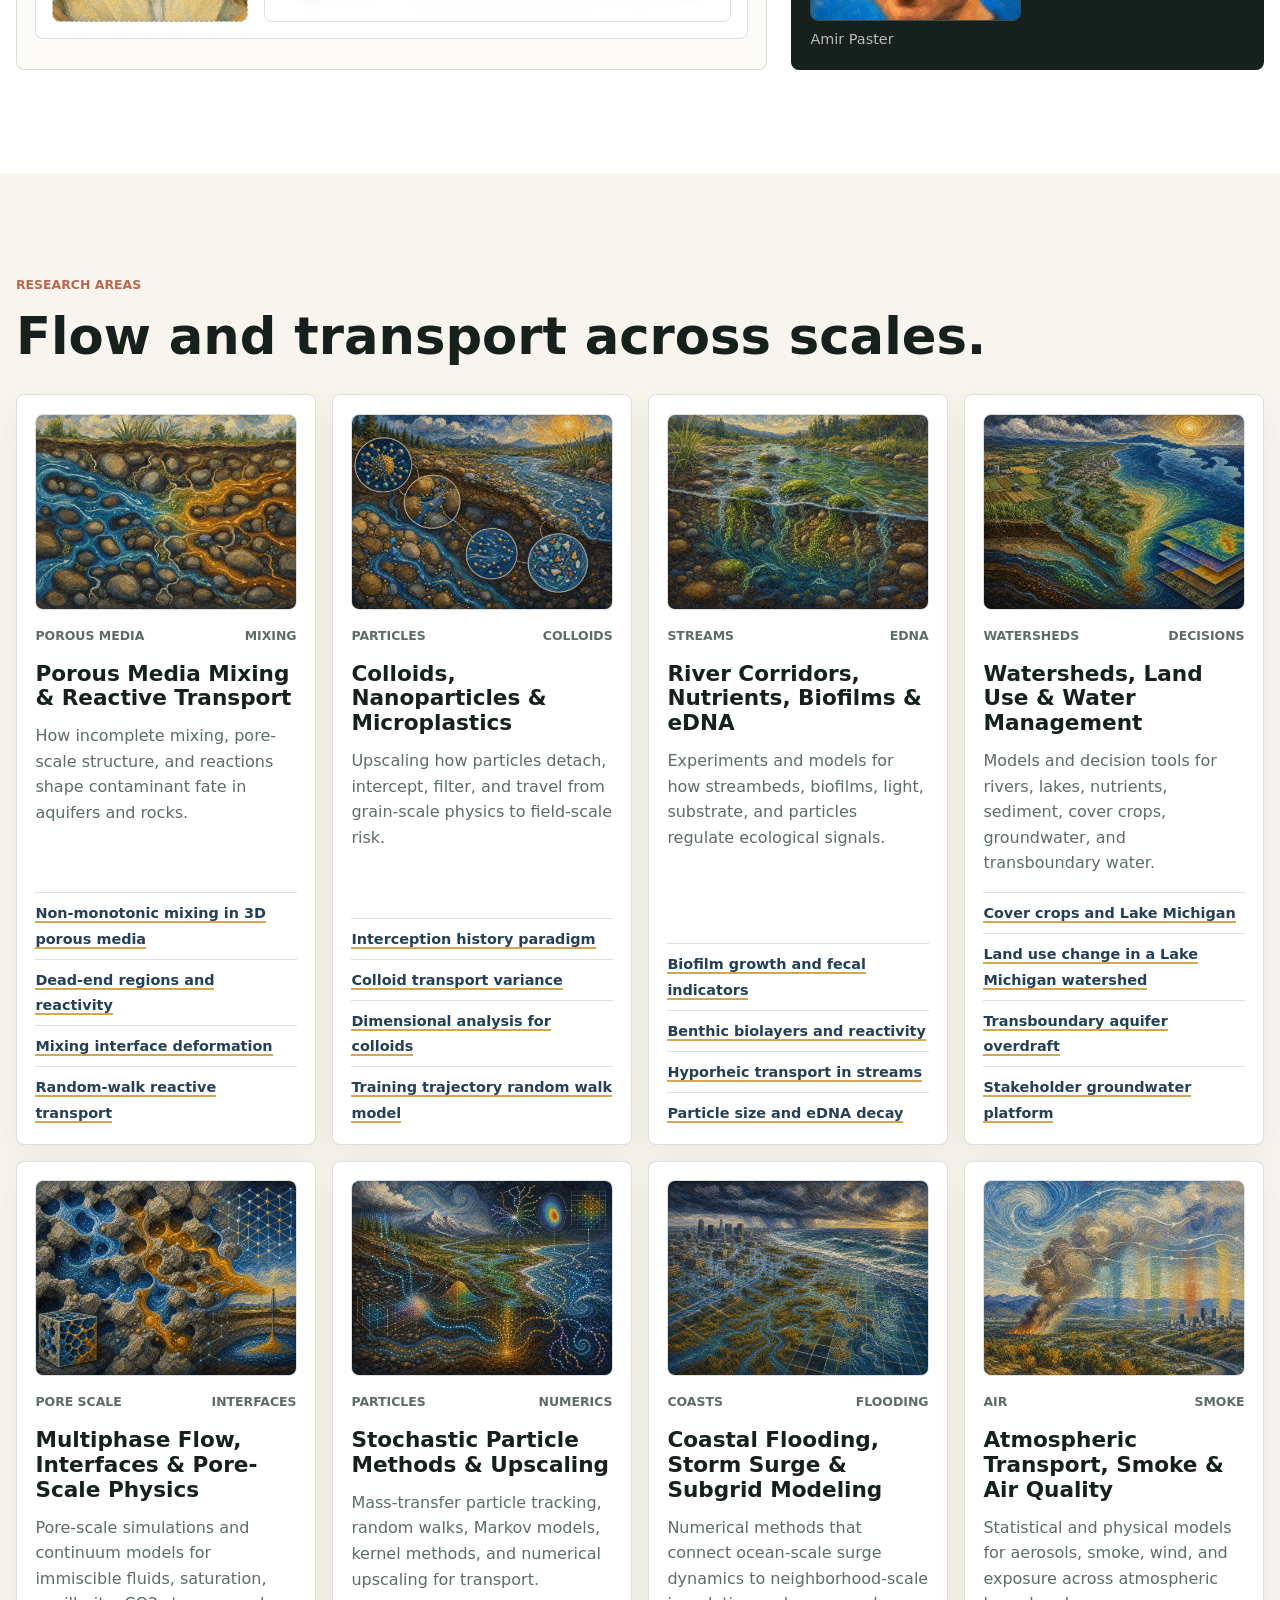
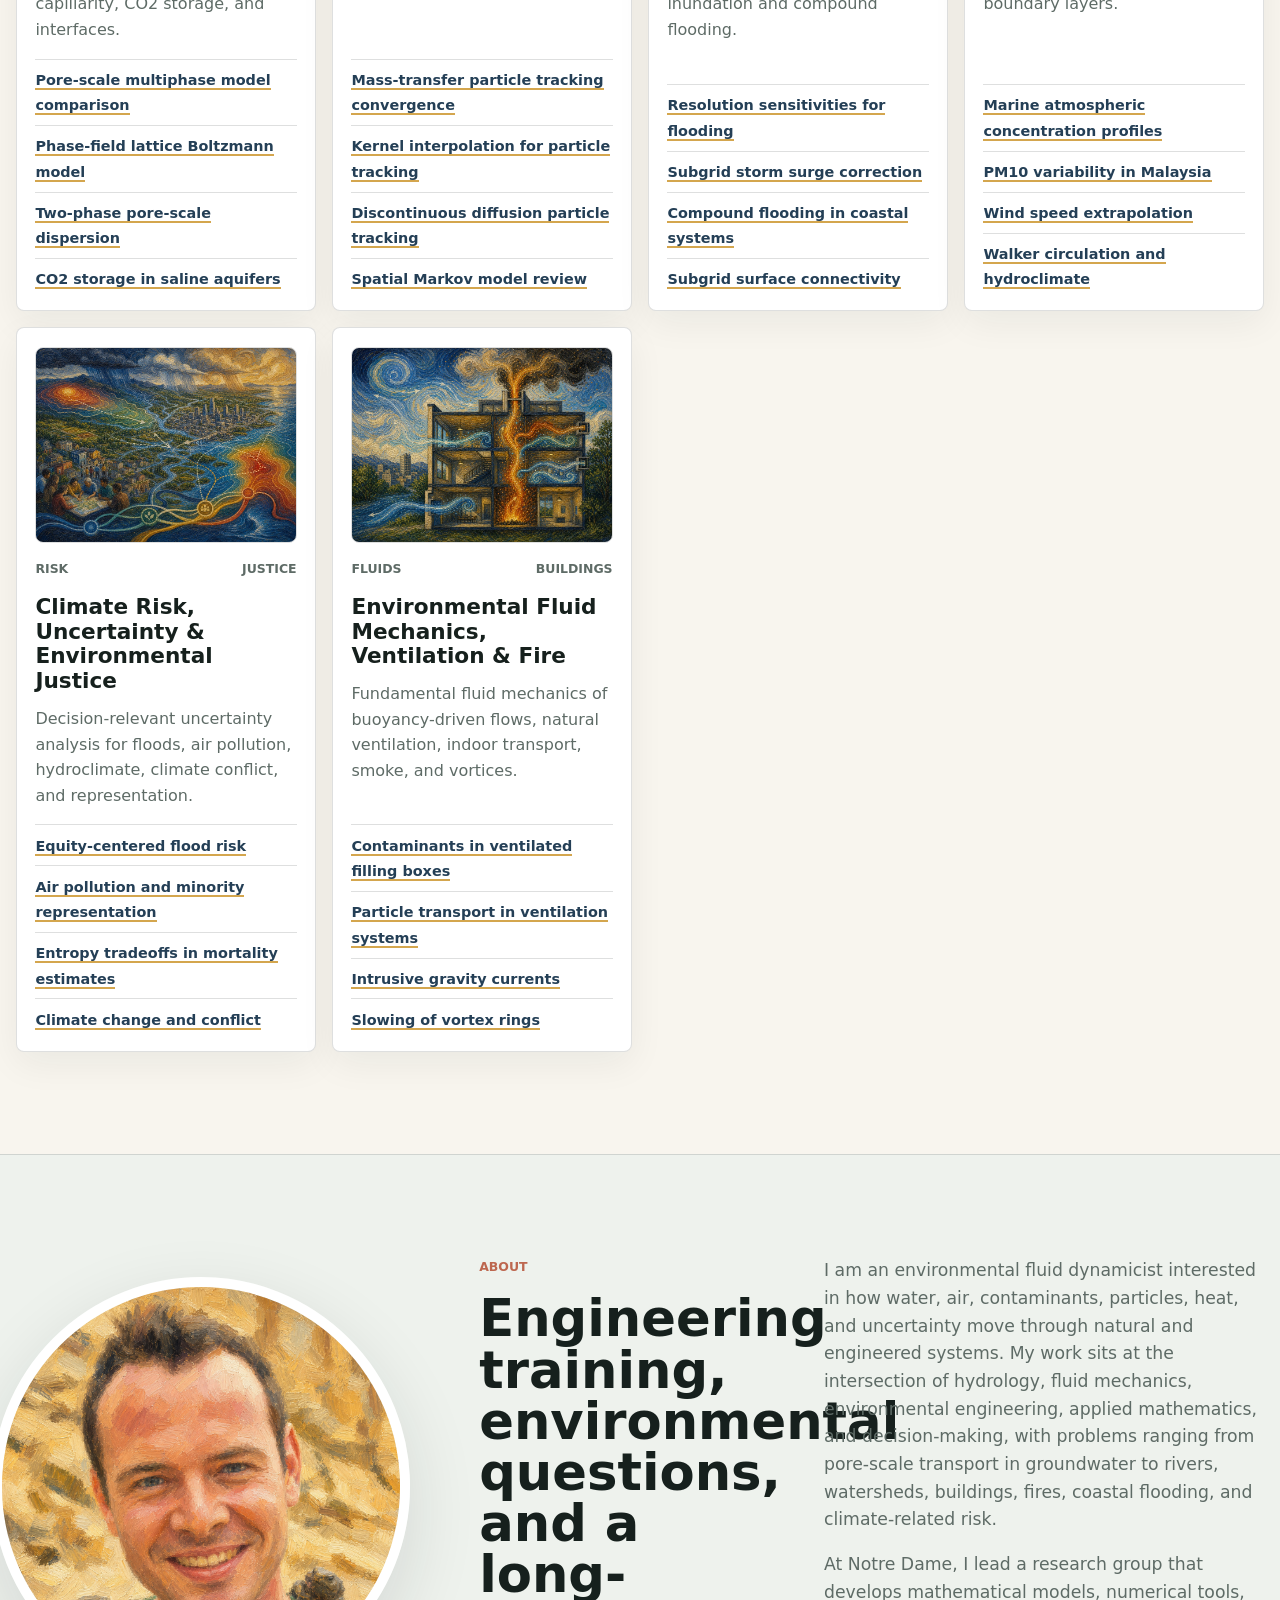
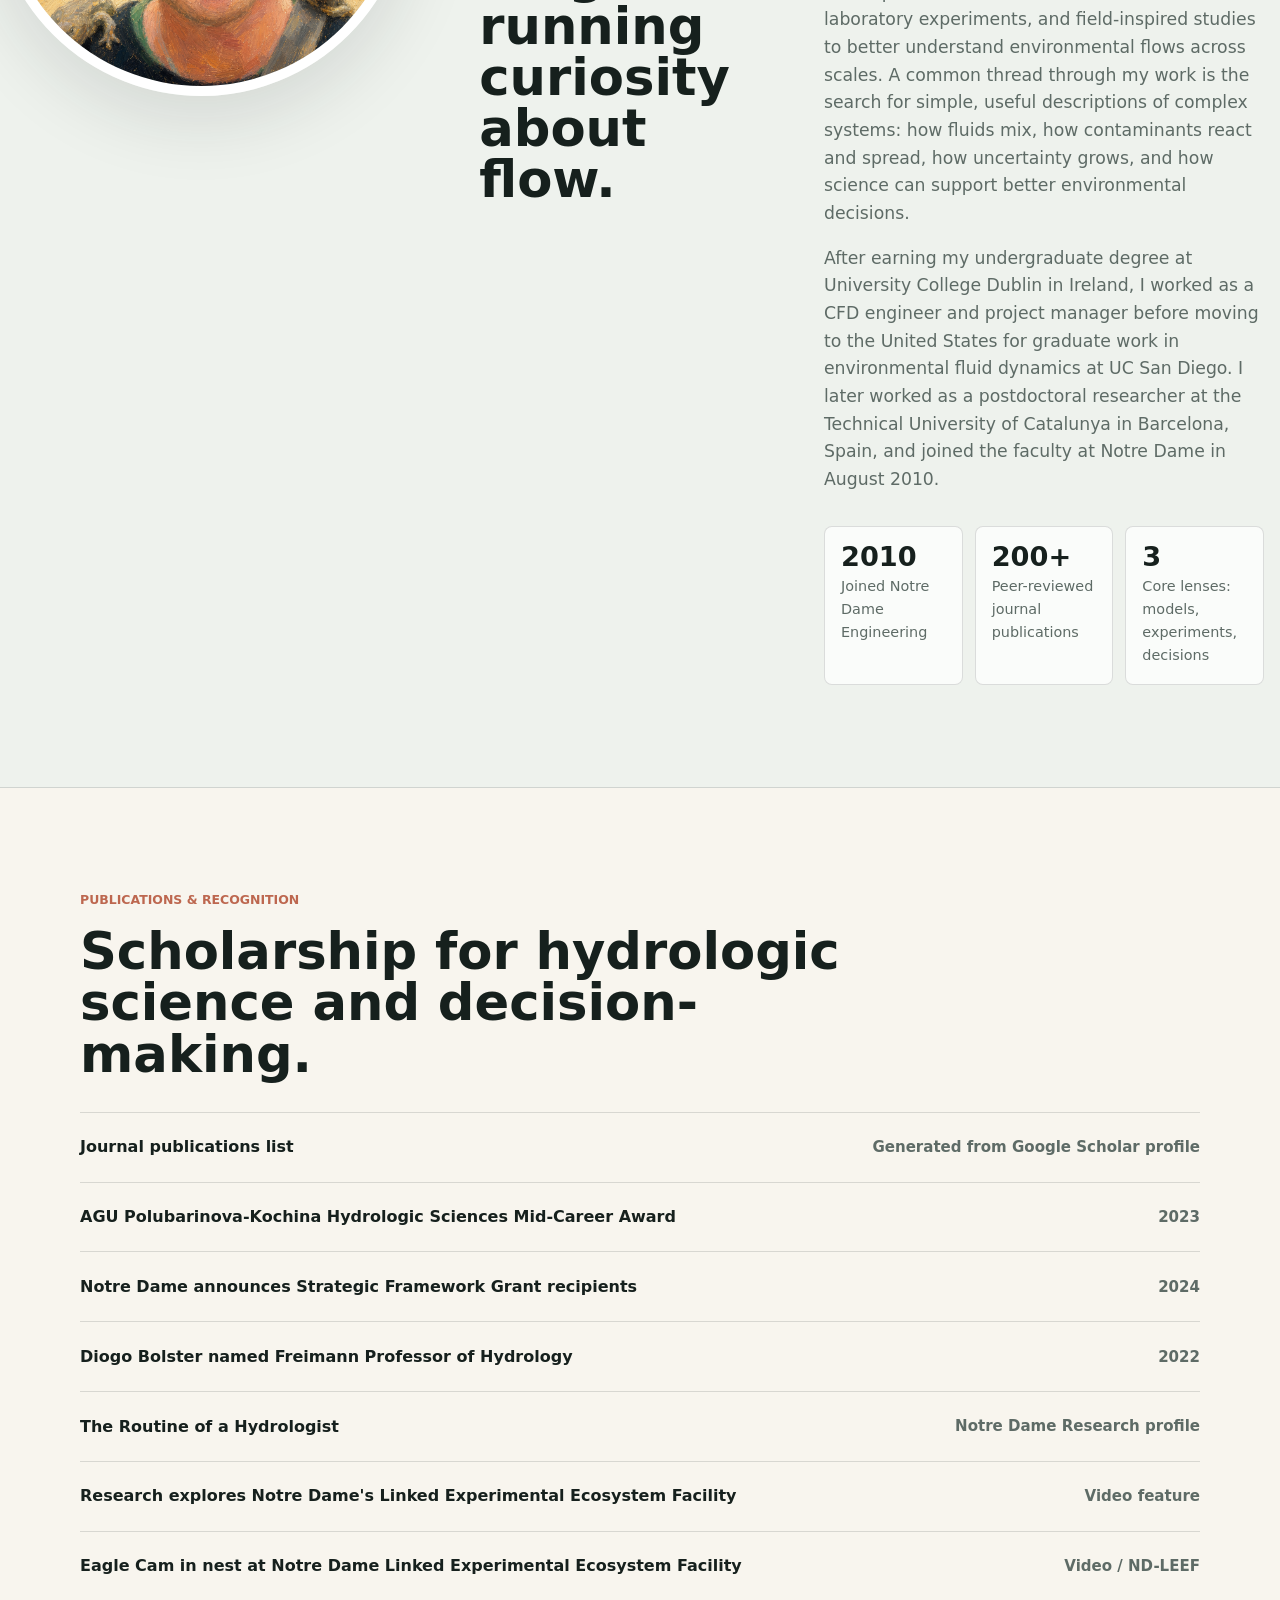
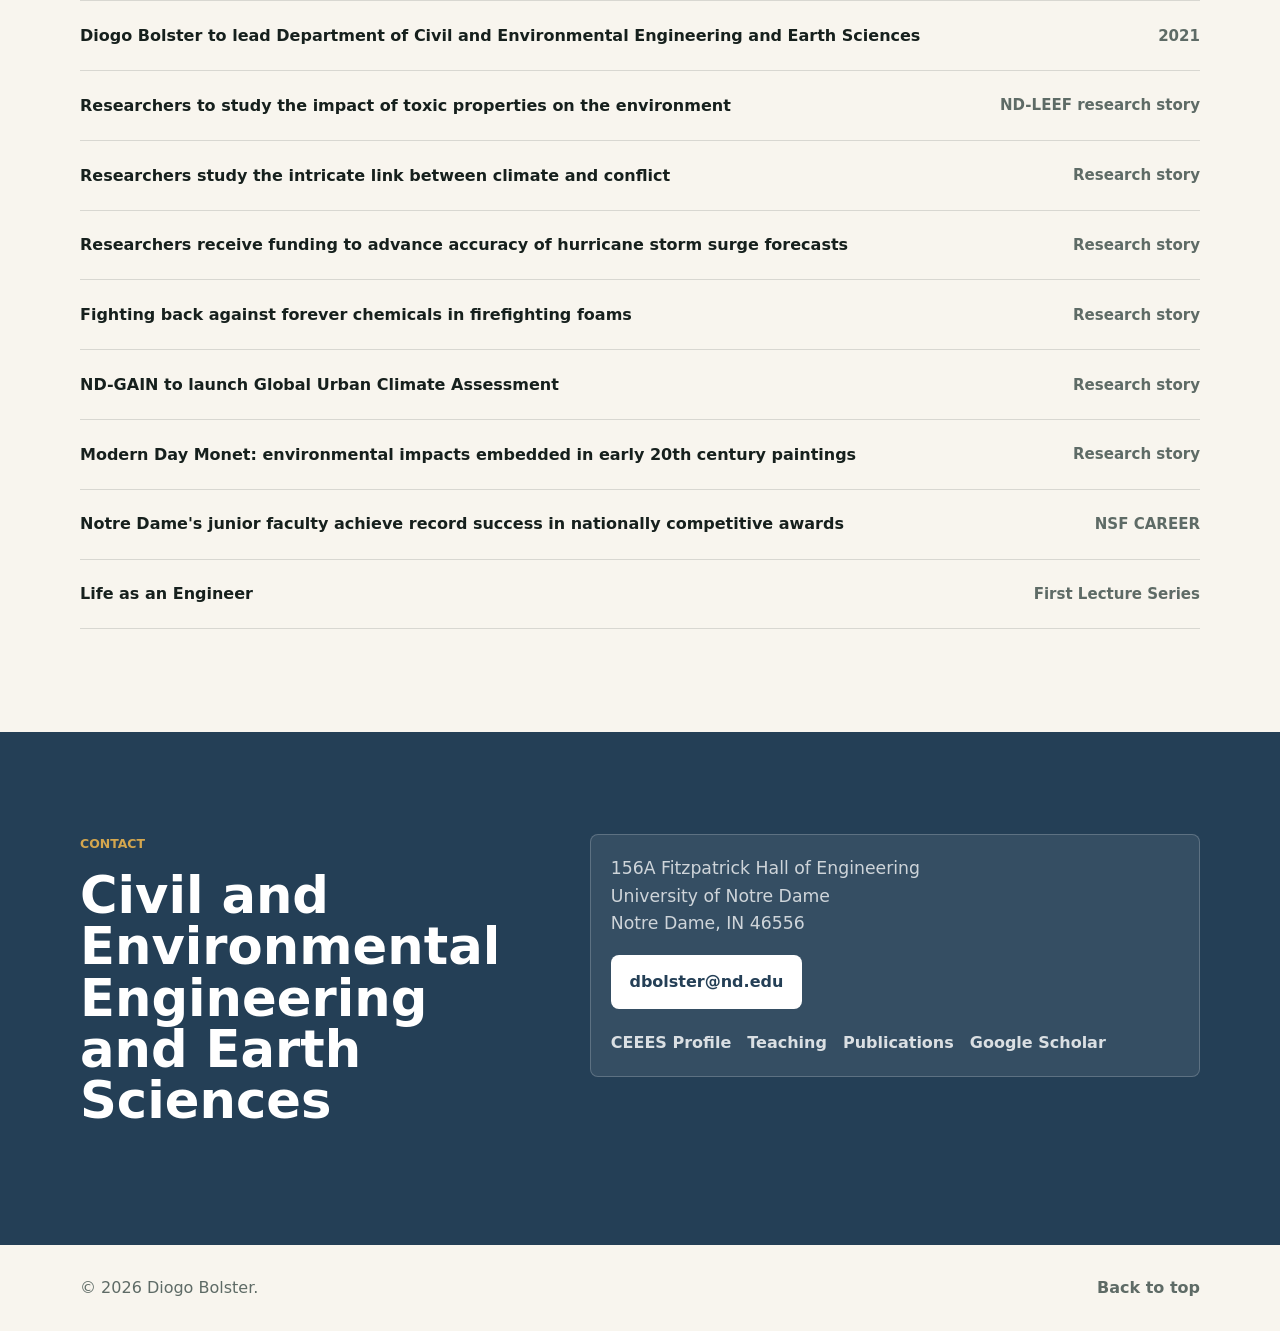
==== commit 424ee494: "Update Fatemeh research image" ====
--- a/index.html
+++ b/index.html
@@ -157,7 +157,7 @@
                   <h4>Fatemeh Rezaei</h4>
                   <p>PhD Student</p>
                   <div class="member-research-figure">
-                    <img src="assets/fatemeh-rezaei-tbd-research.png" alt="Research theme placeholder for Fatemeh Rezaei">
+                    <img src="assets/fatemeh-rezaei-fertilizer-transport.png" alt="Controlled-release fertilizer plume transport in saturated porous media">
                   </div>
                 </article>
               </div>
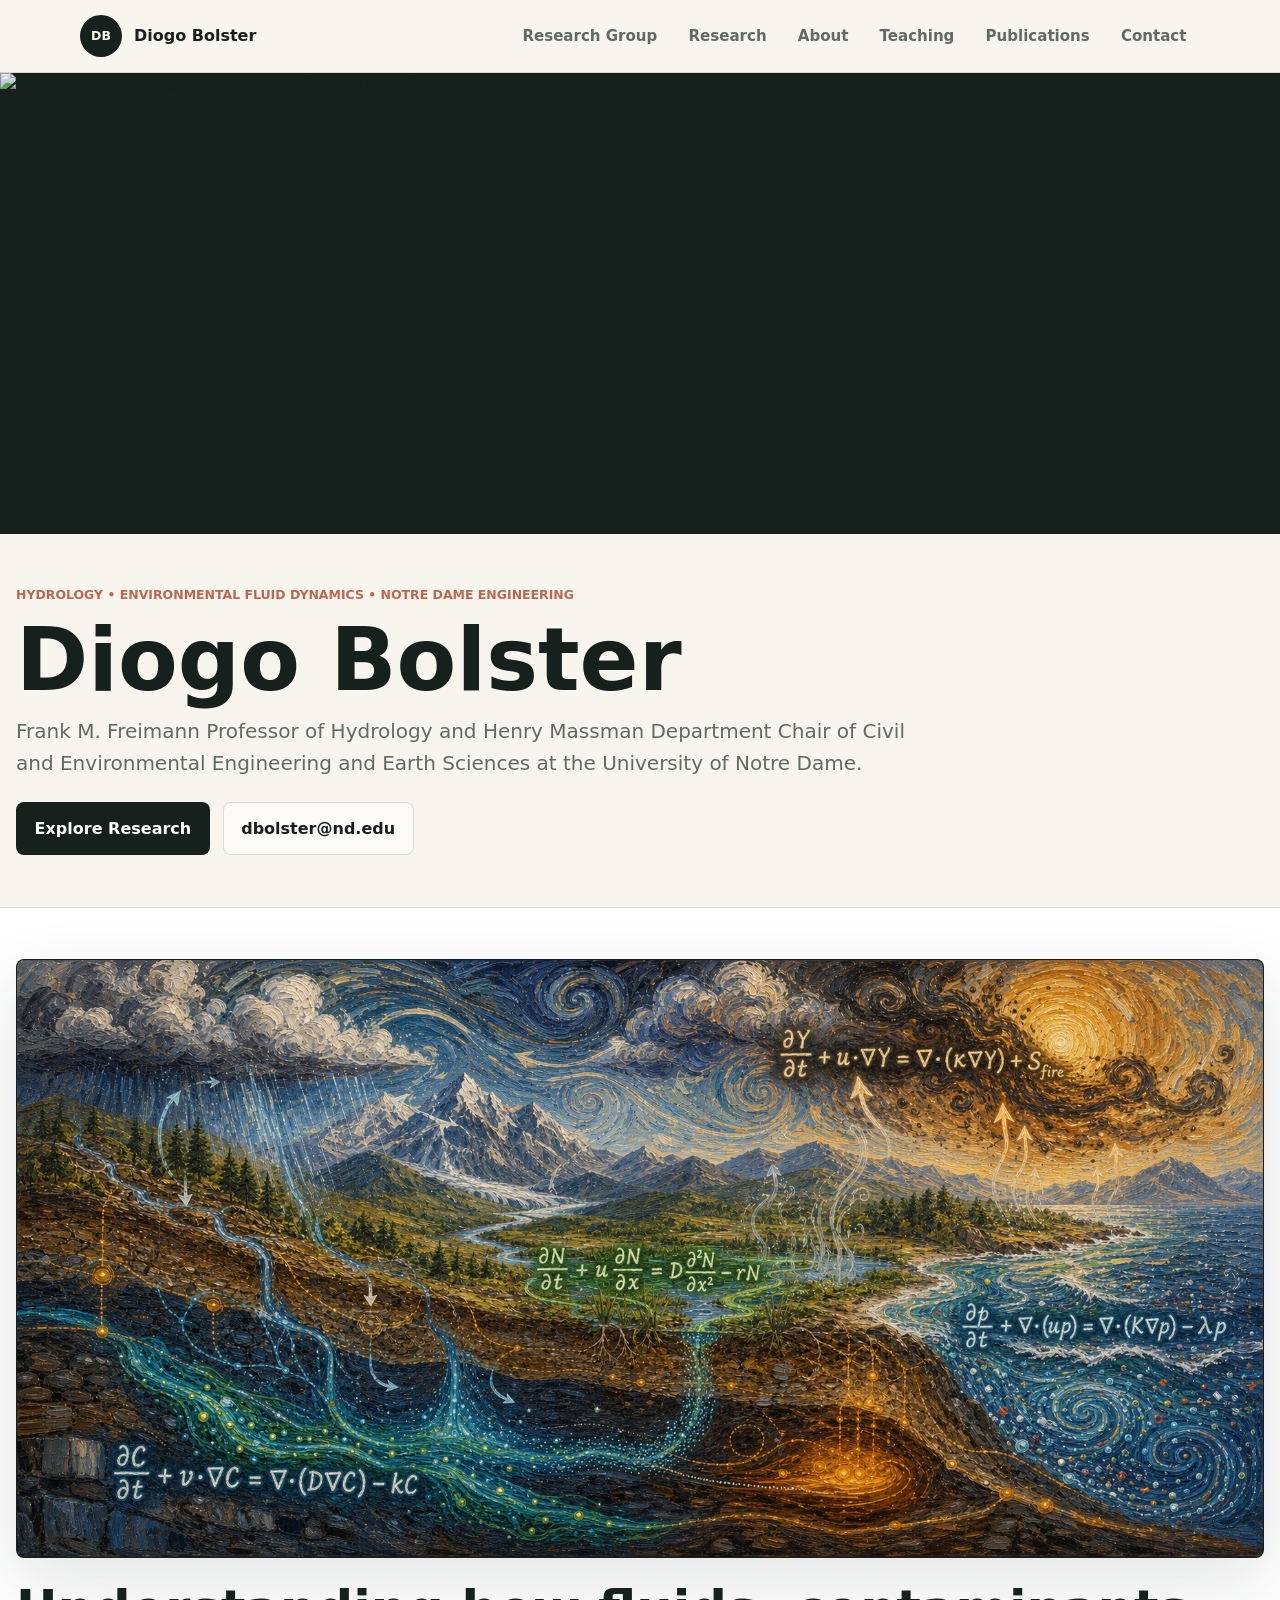
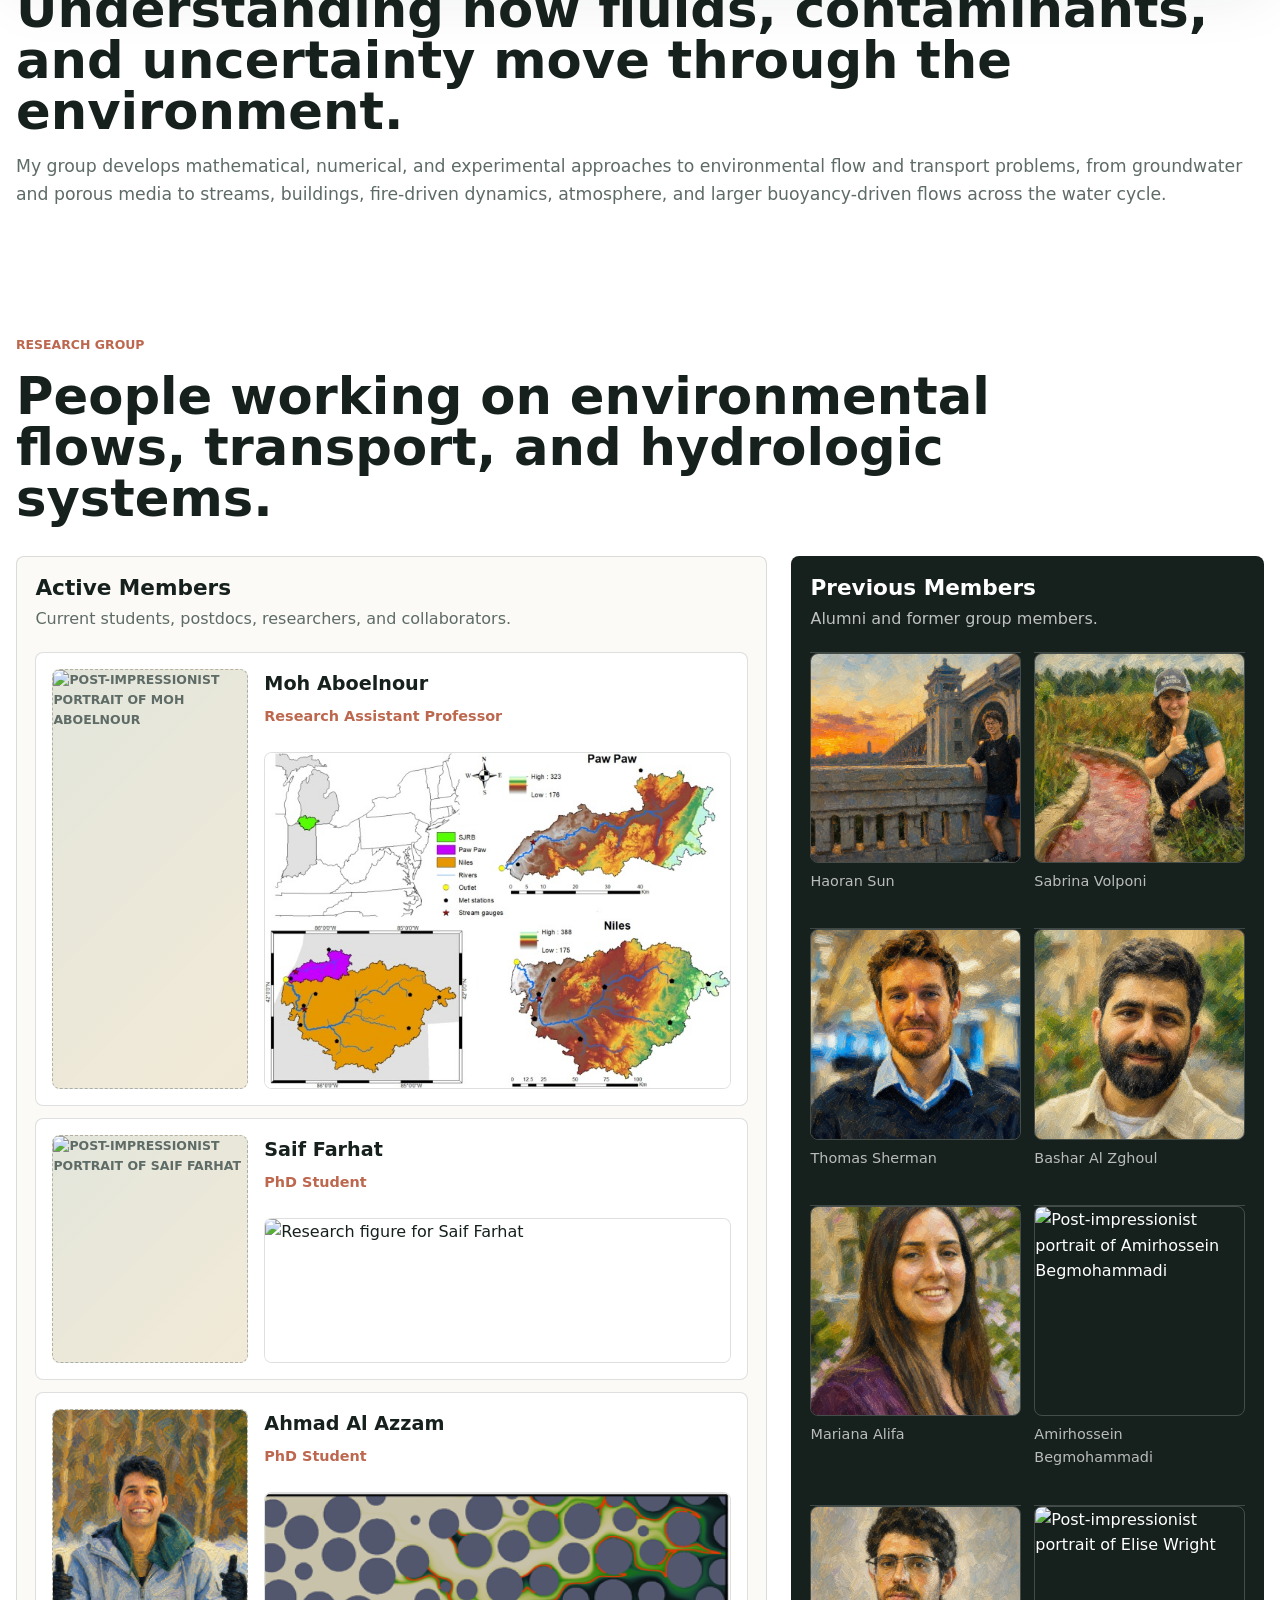
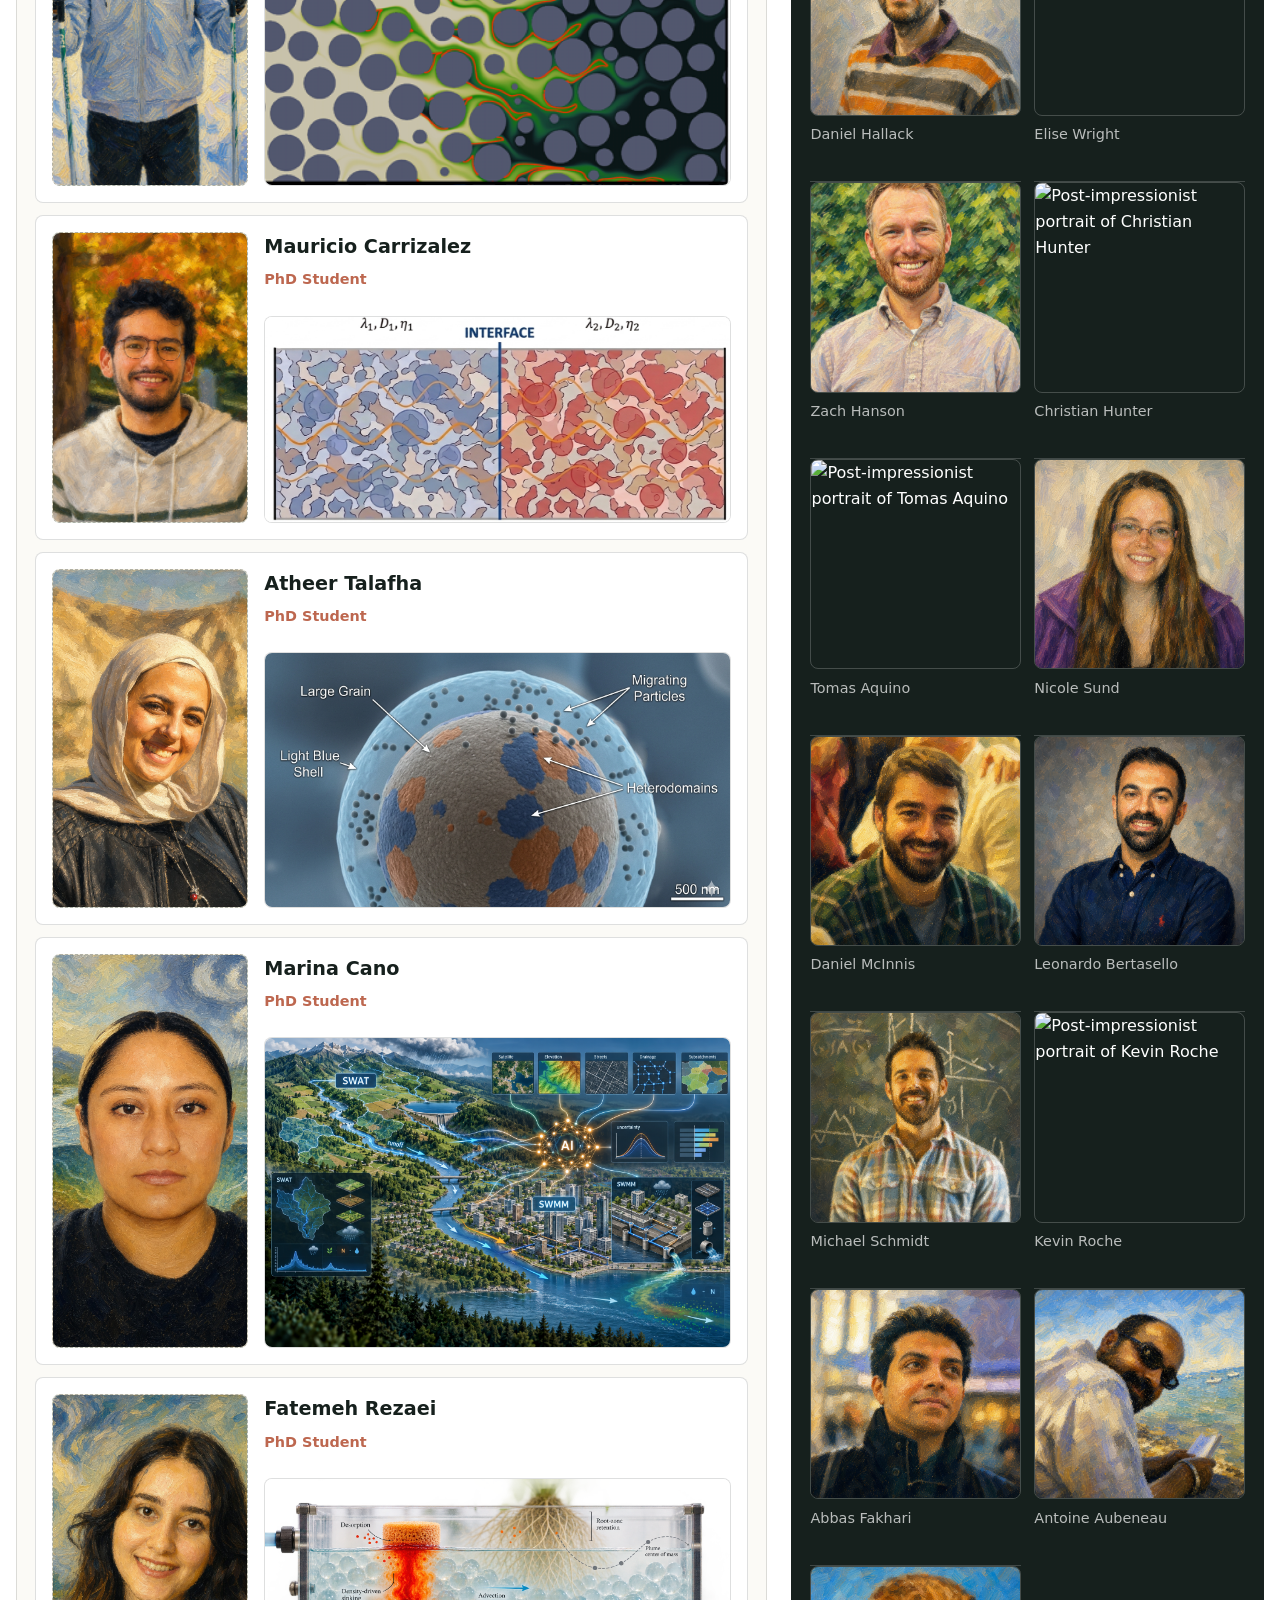
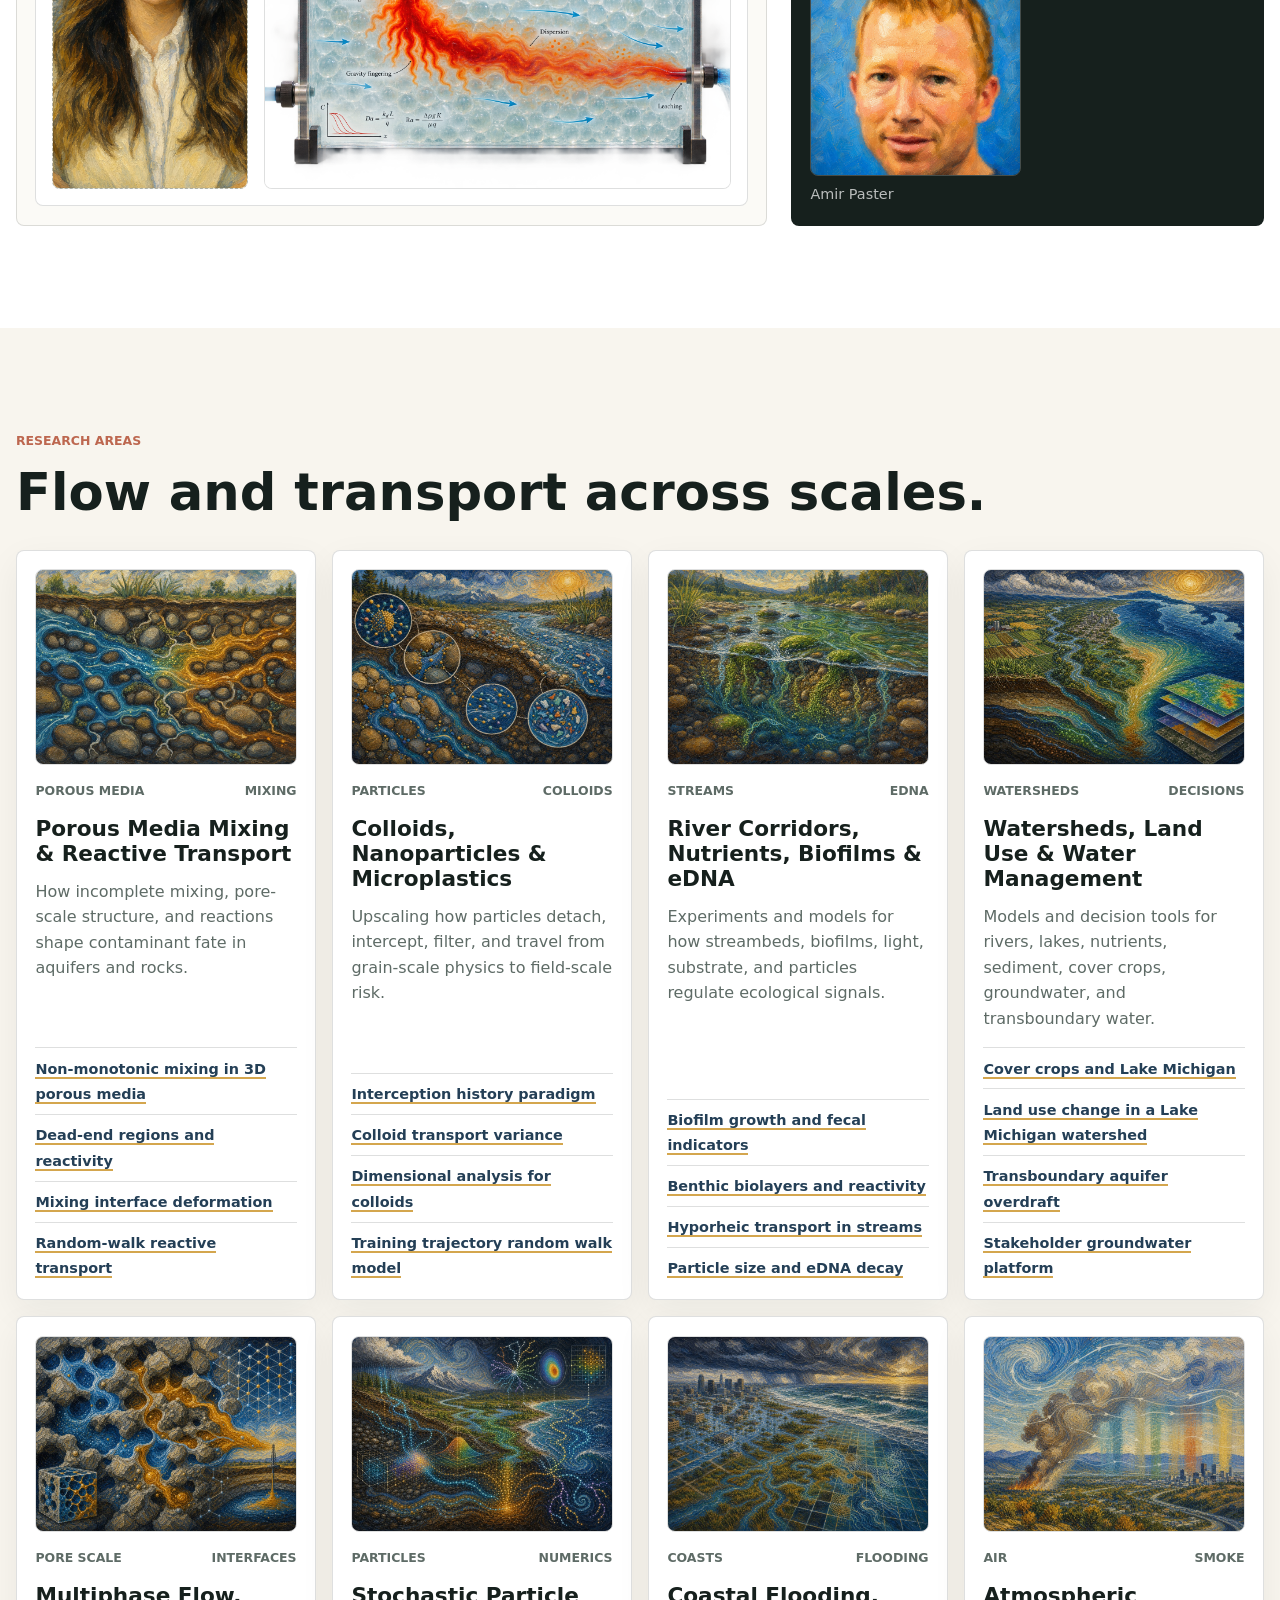
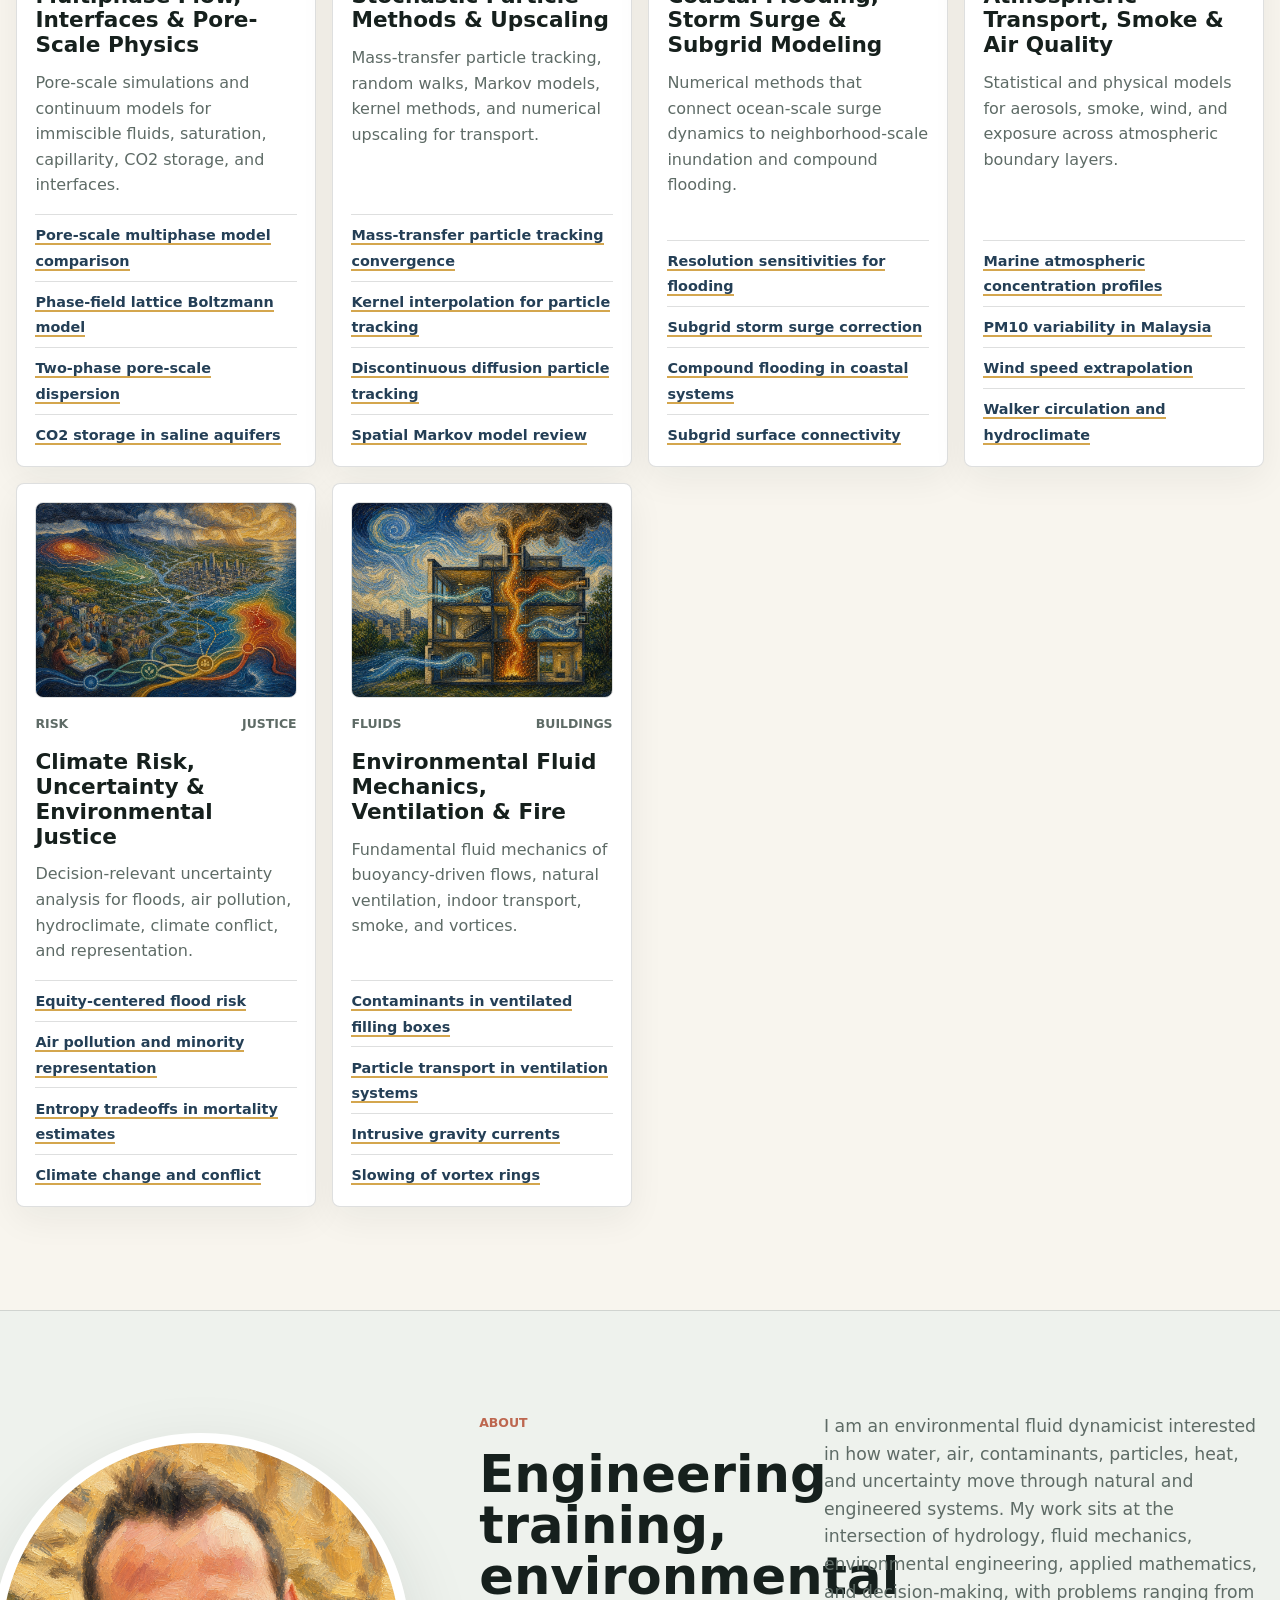
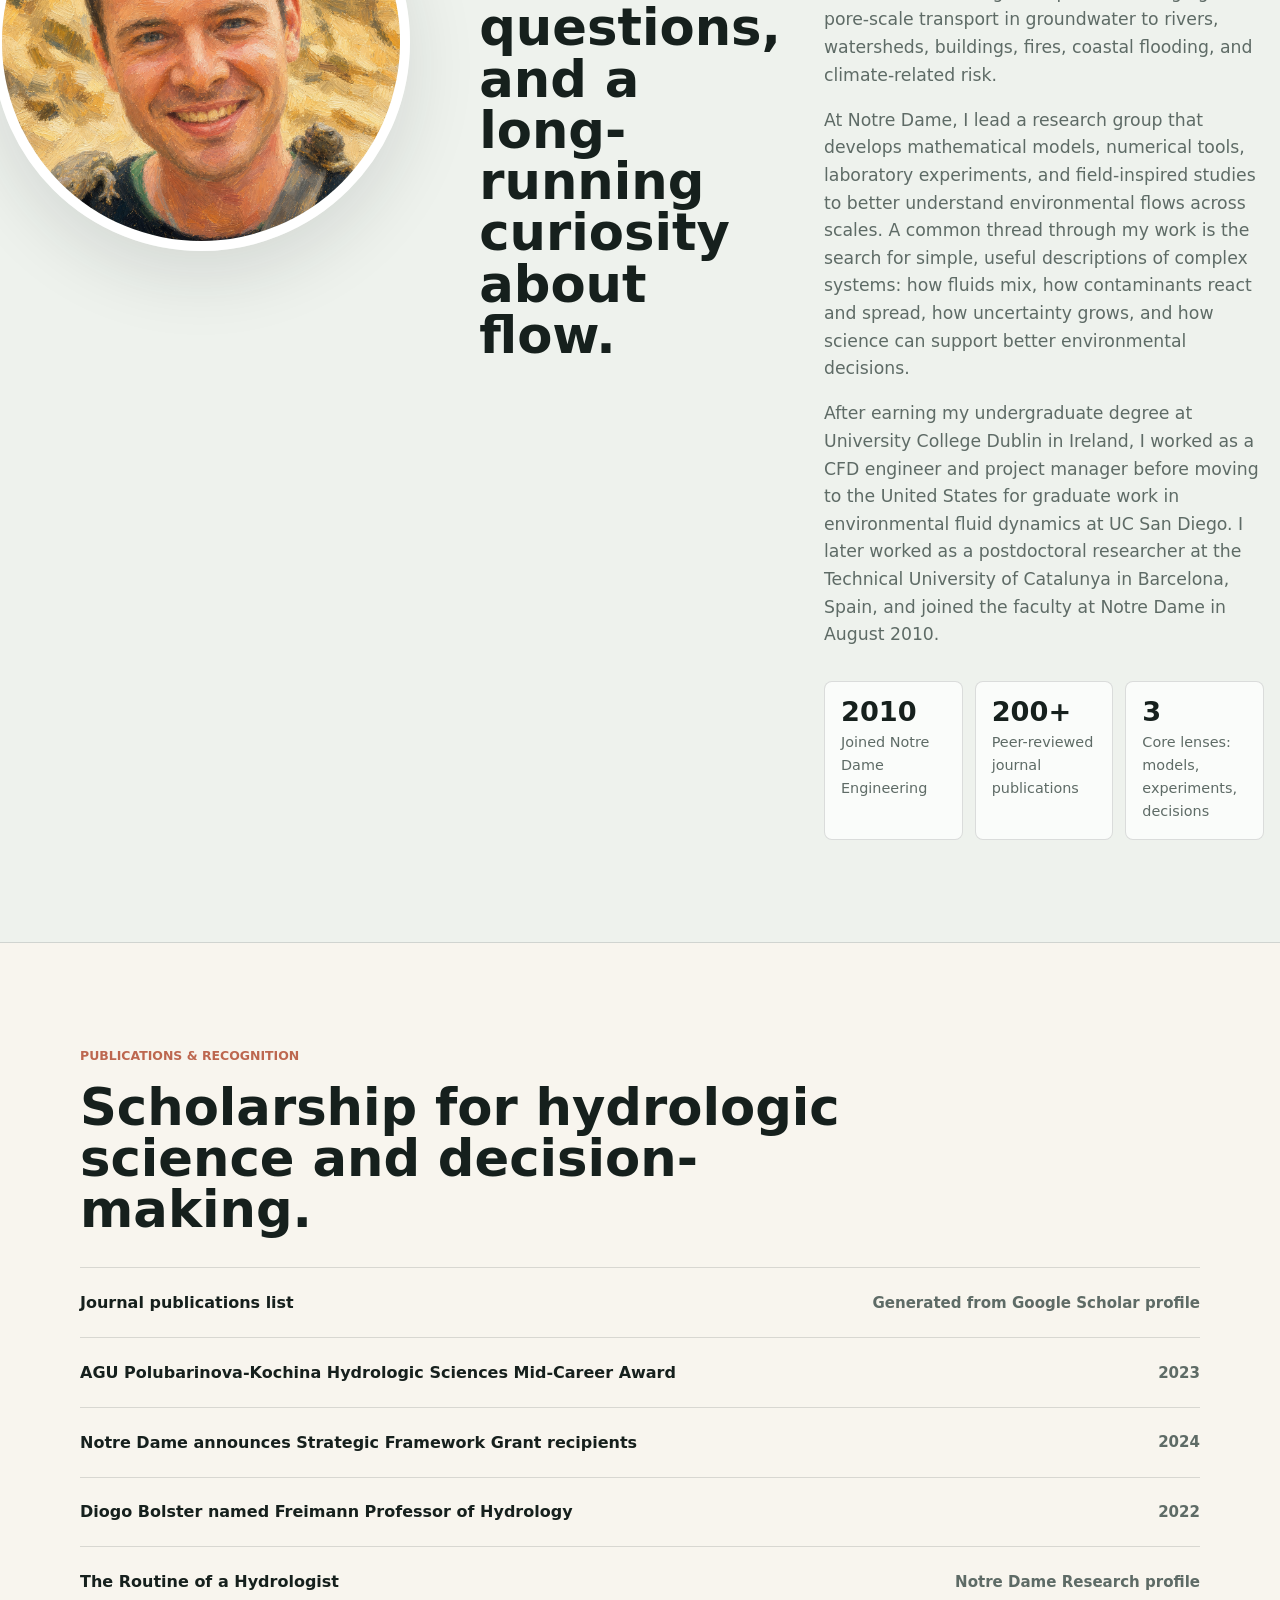
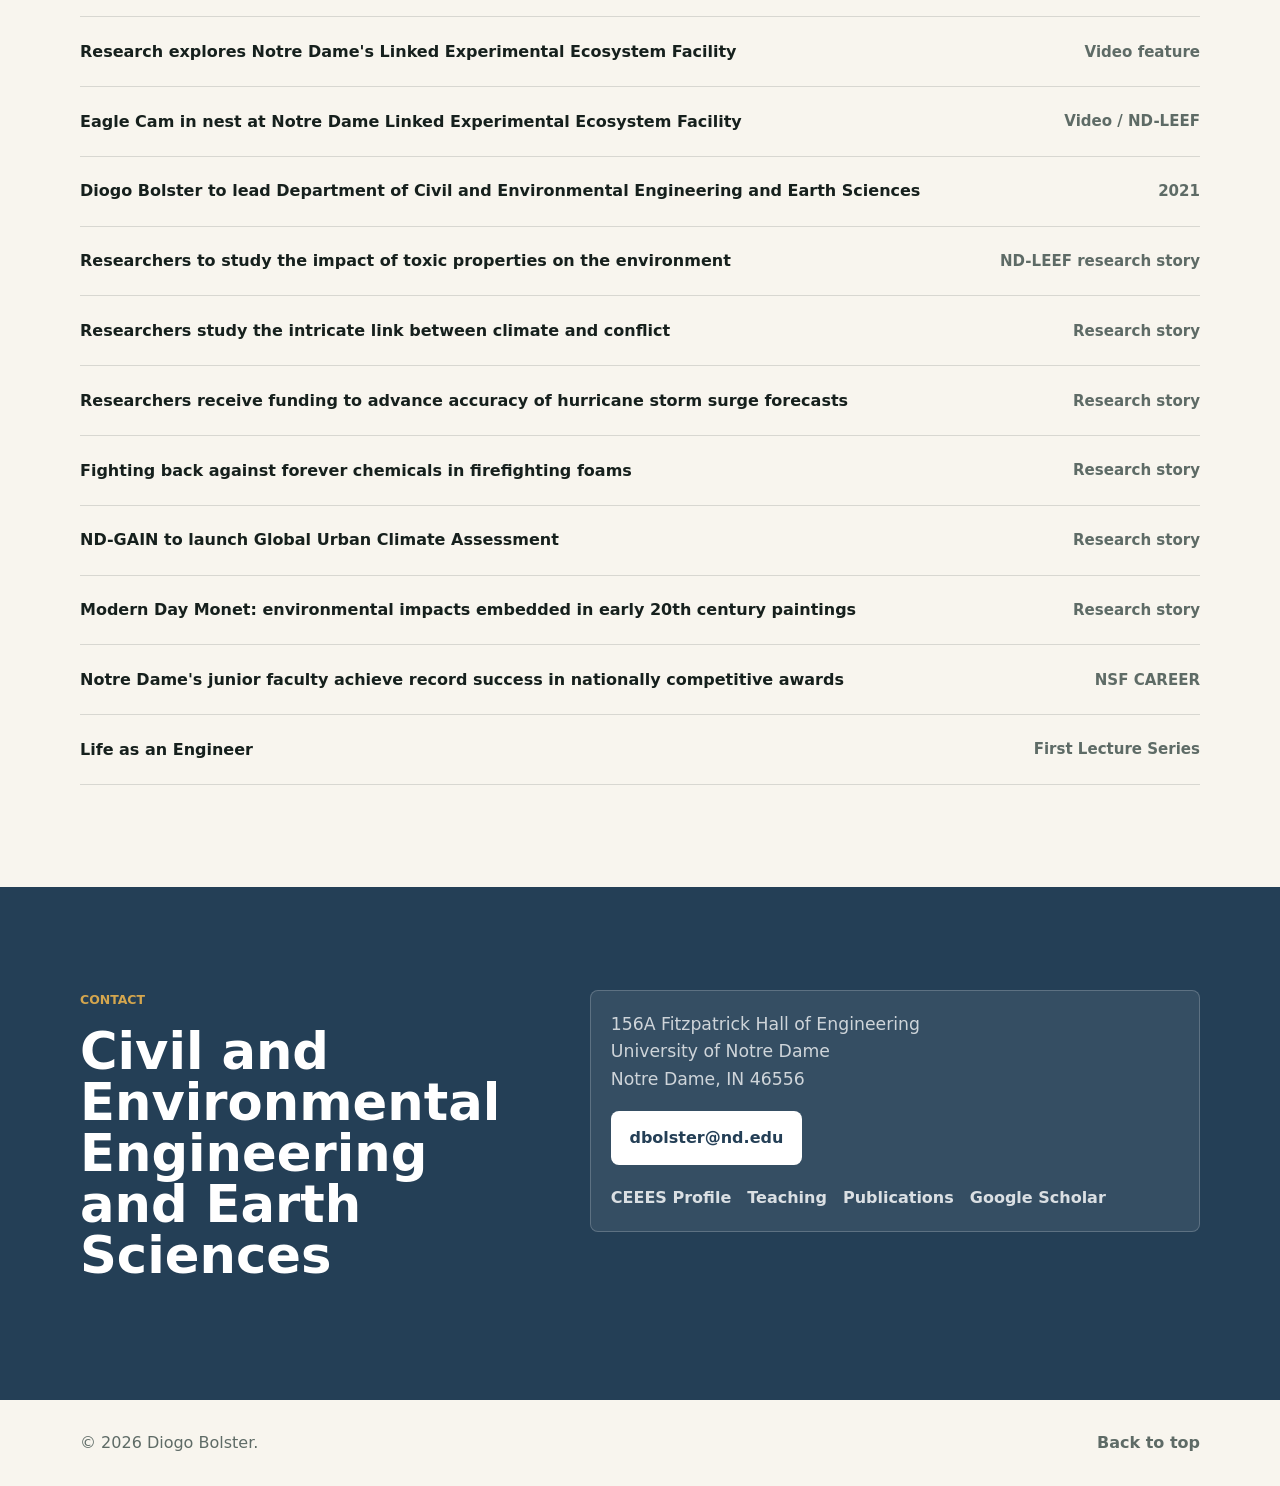
==== commit f1f65eac: "Update Marina research image" ====
--- a/index.html
+++ b/index.html
@@ -147,7 +147,7 @@
                   <h4>Marina Cano</h4>
                   <p>PhD Student</p>
                   <div class="member-research-figure">
-                    <img src="assets/marina-cano-tbd-research.png" alt="Research theme placeholder for Marina Cano">
+                    <img src="assets/marina-cano-ai-swat-urban-drainage.png" alt="AI-assisted SWAT and urban drainage modeling across a watershed">
                   </div>
                 </article>
                 <article class="member-card">
